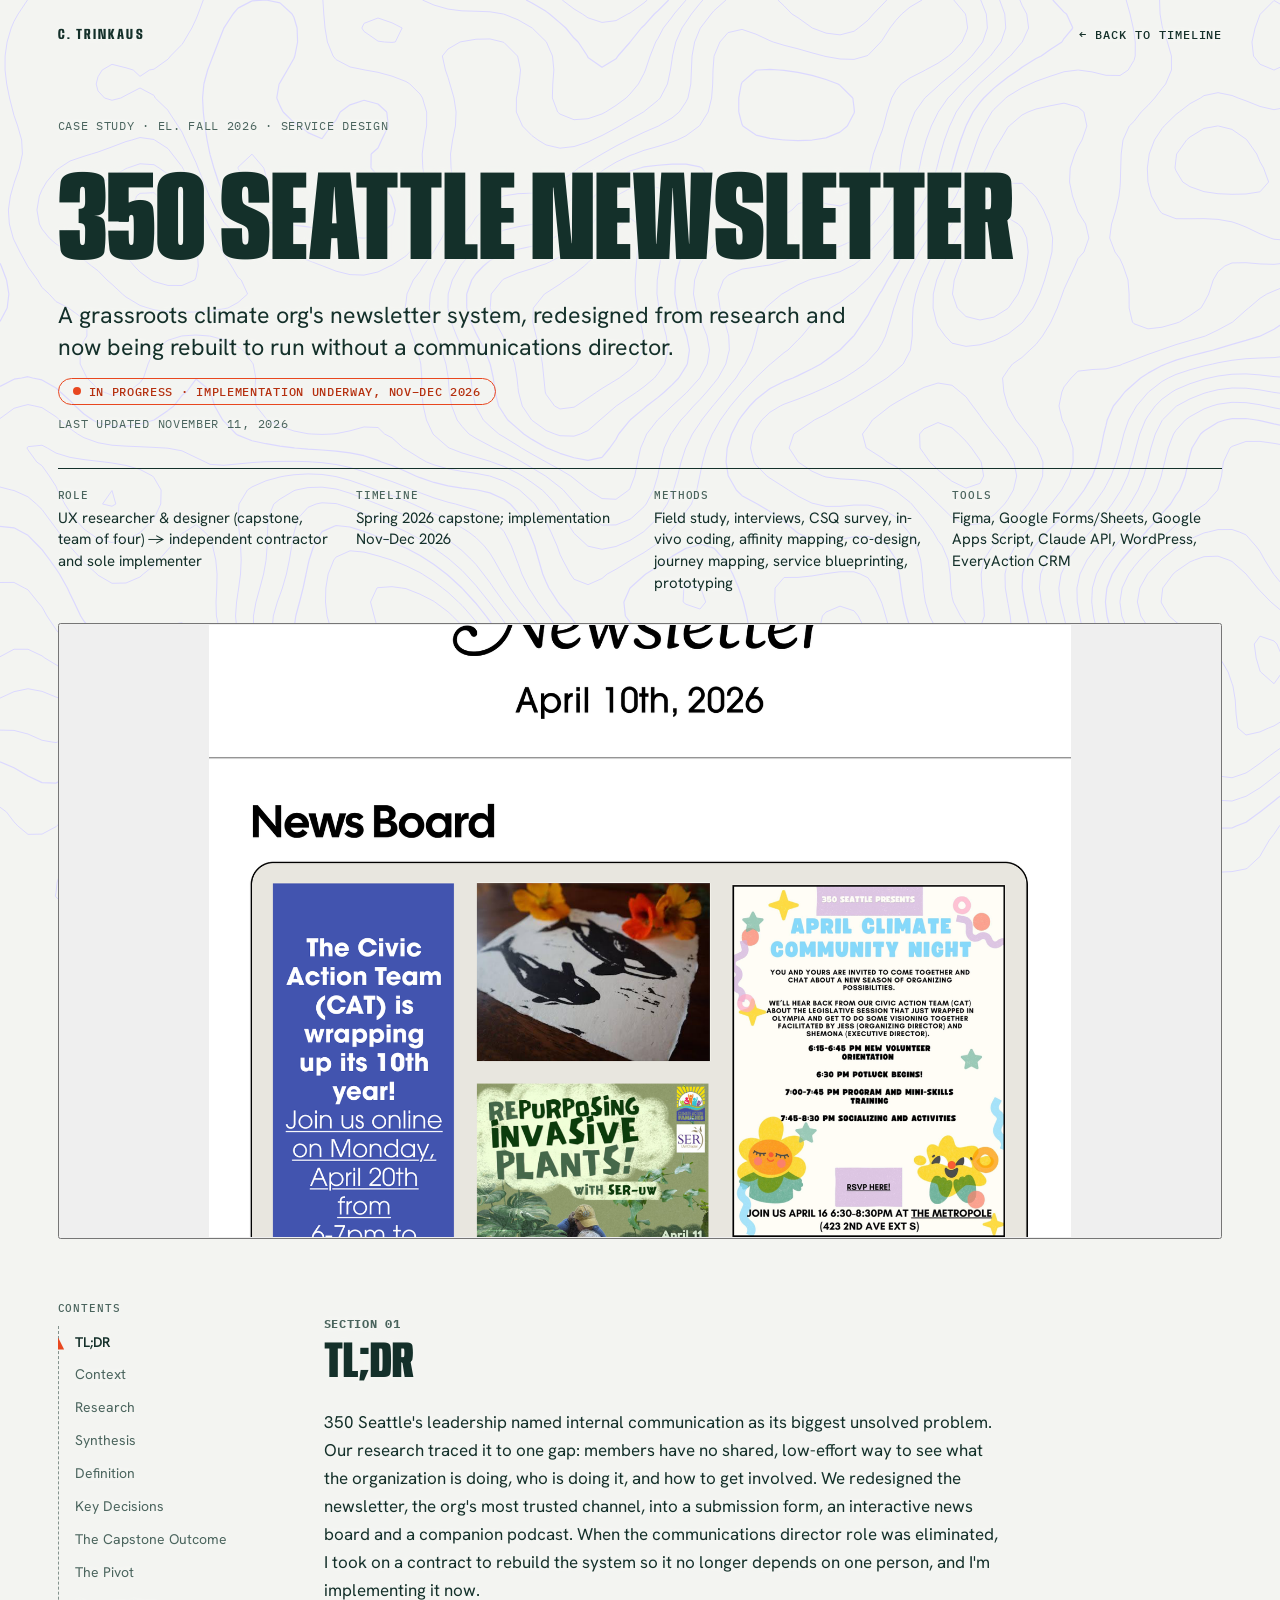
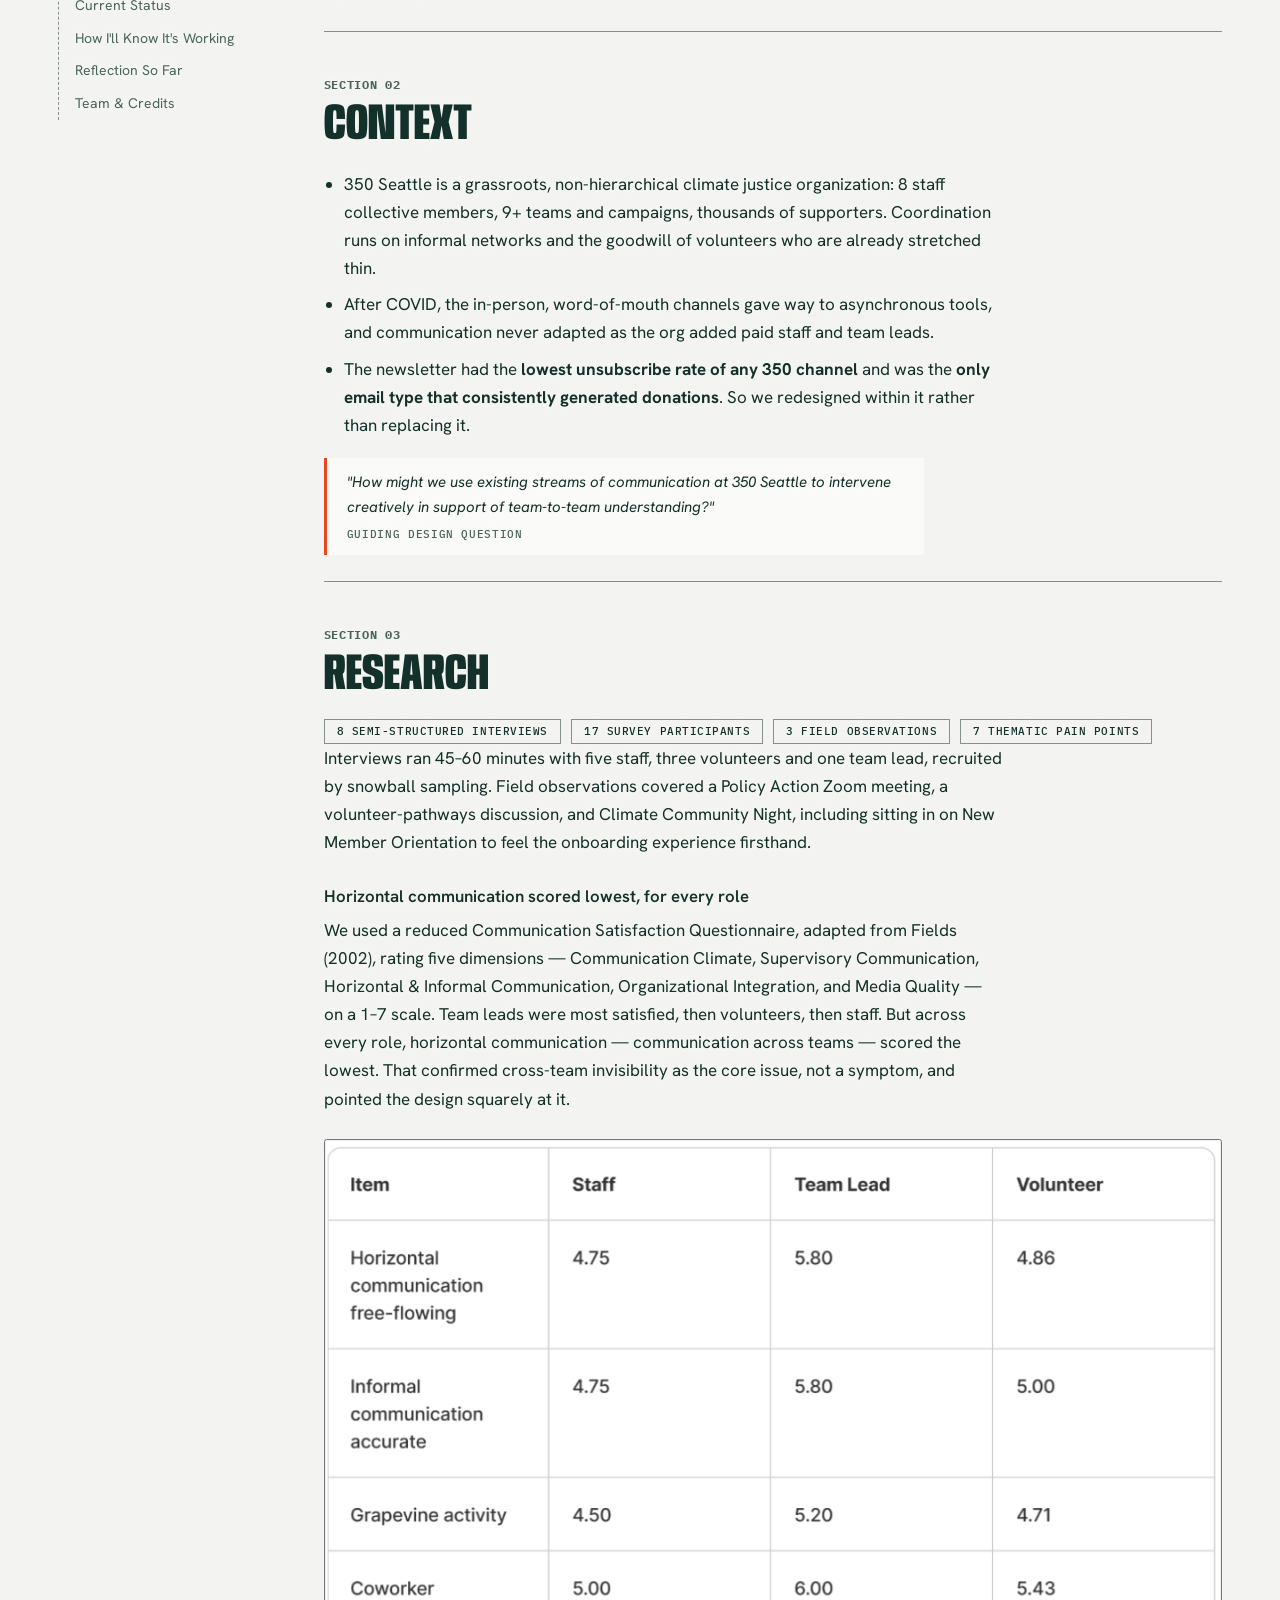
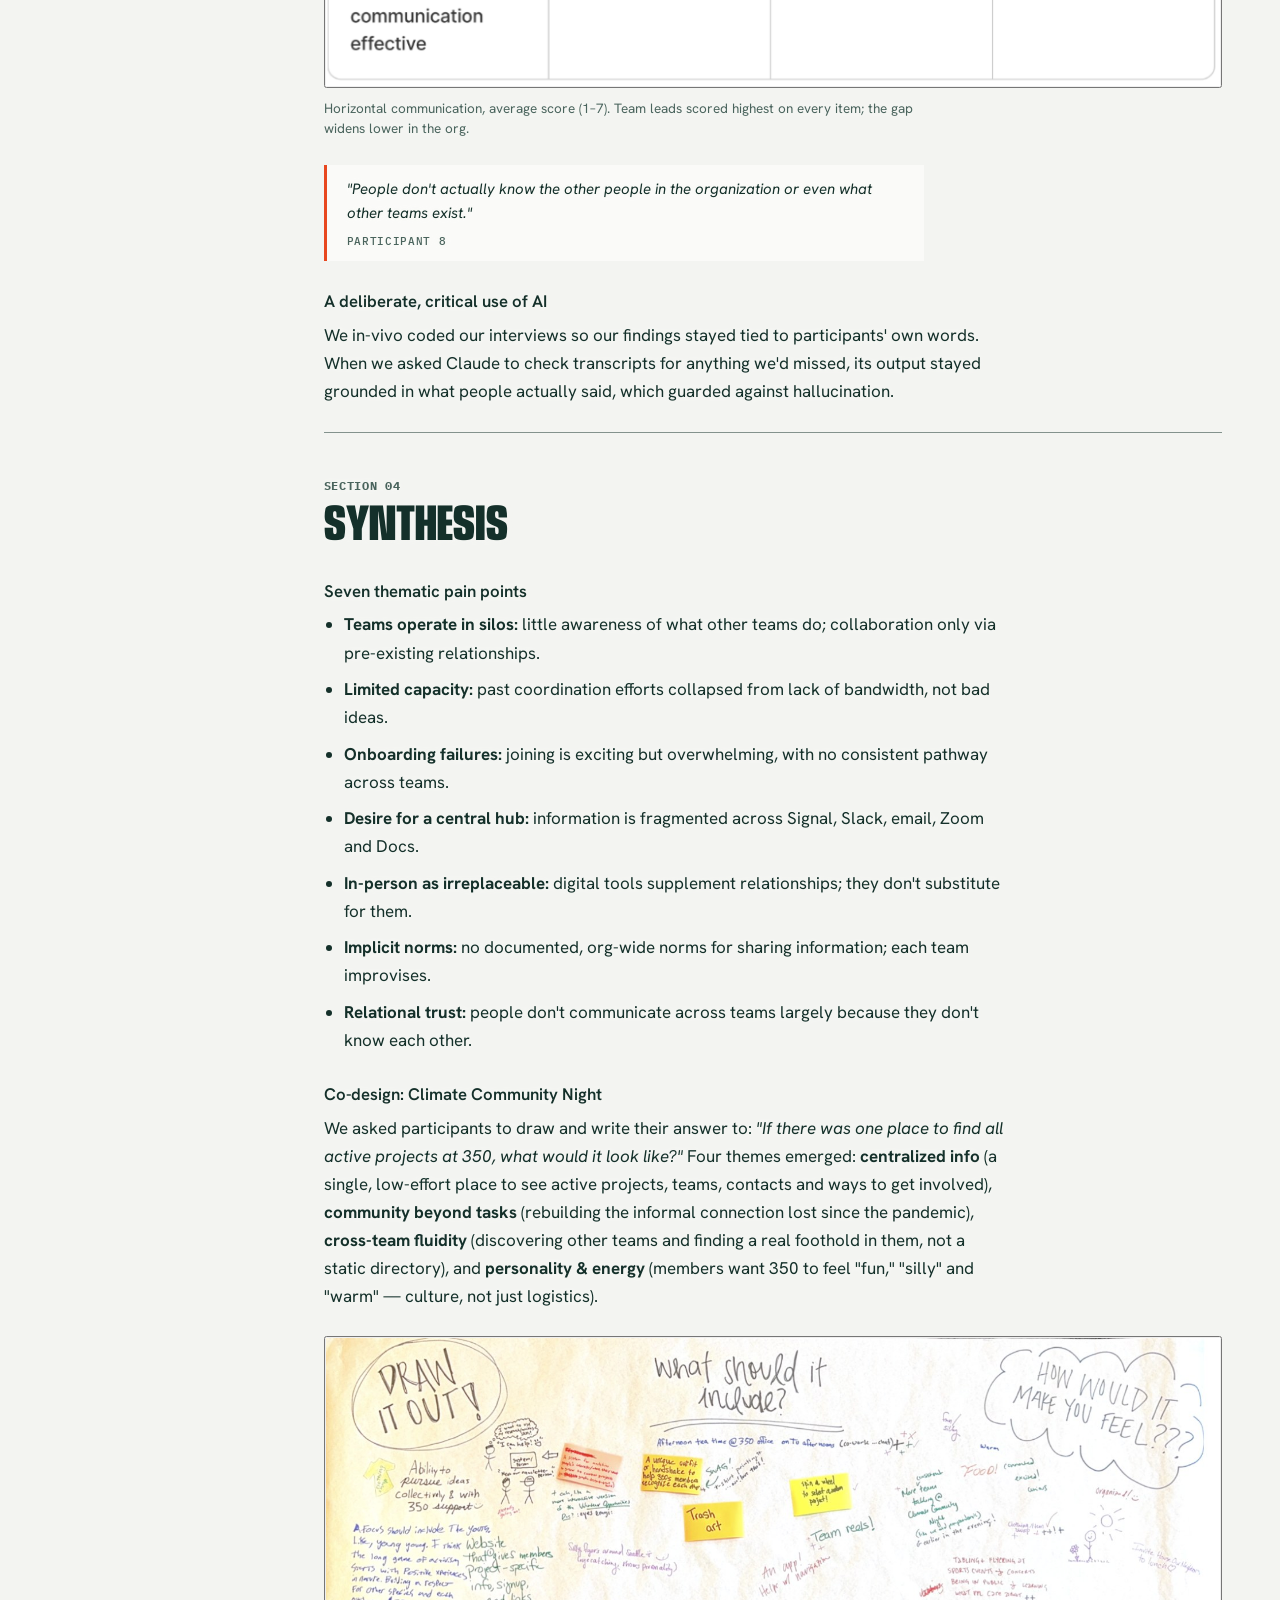
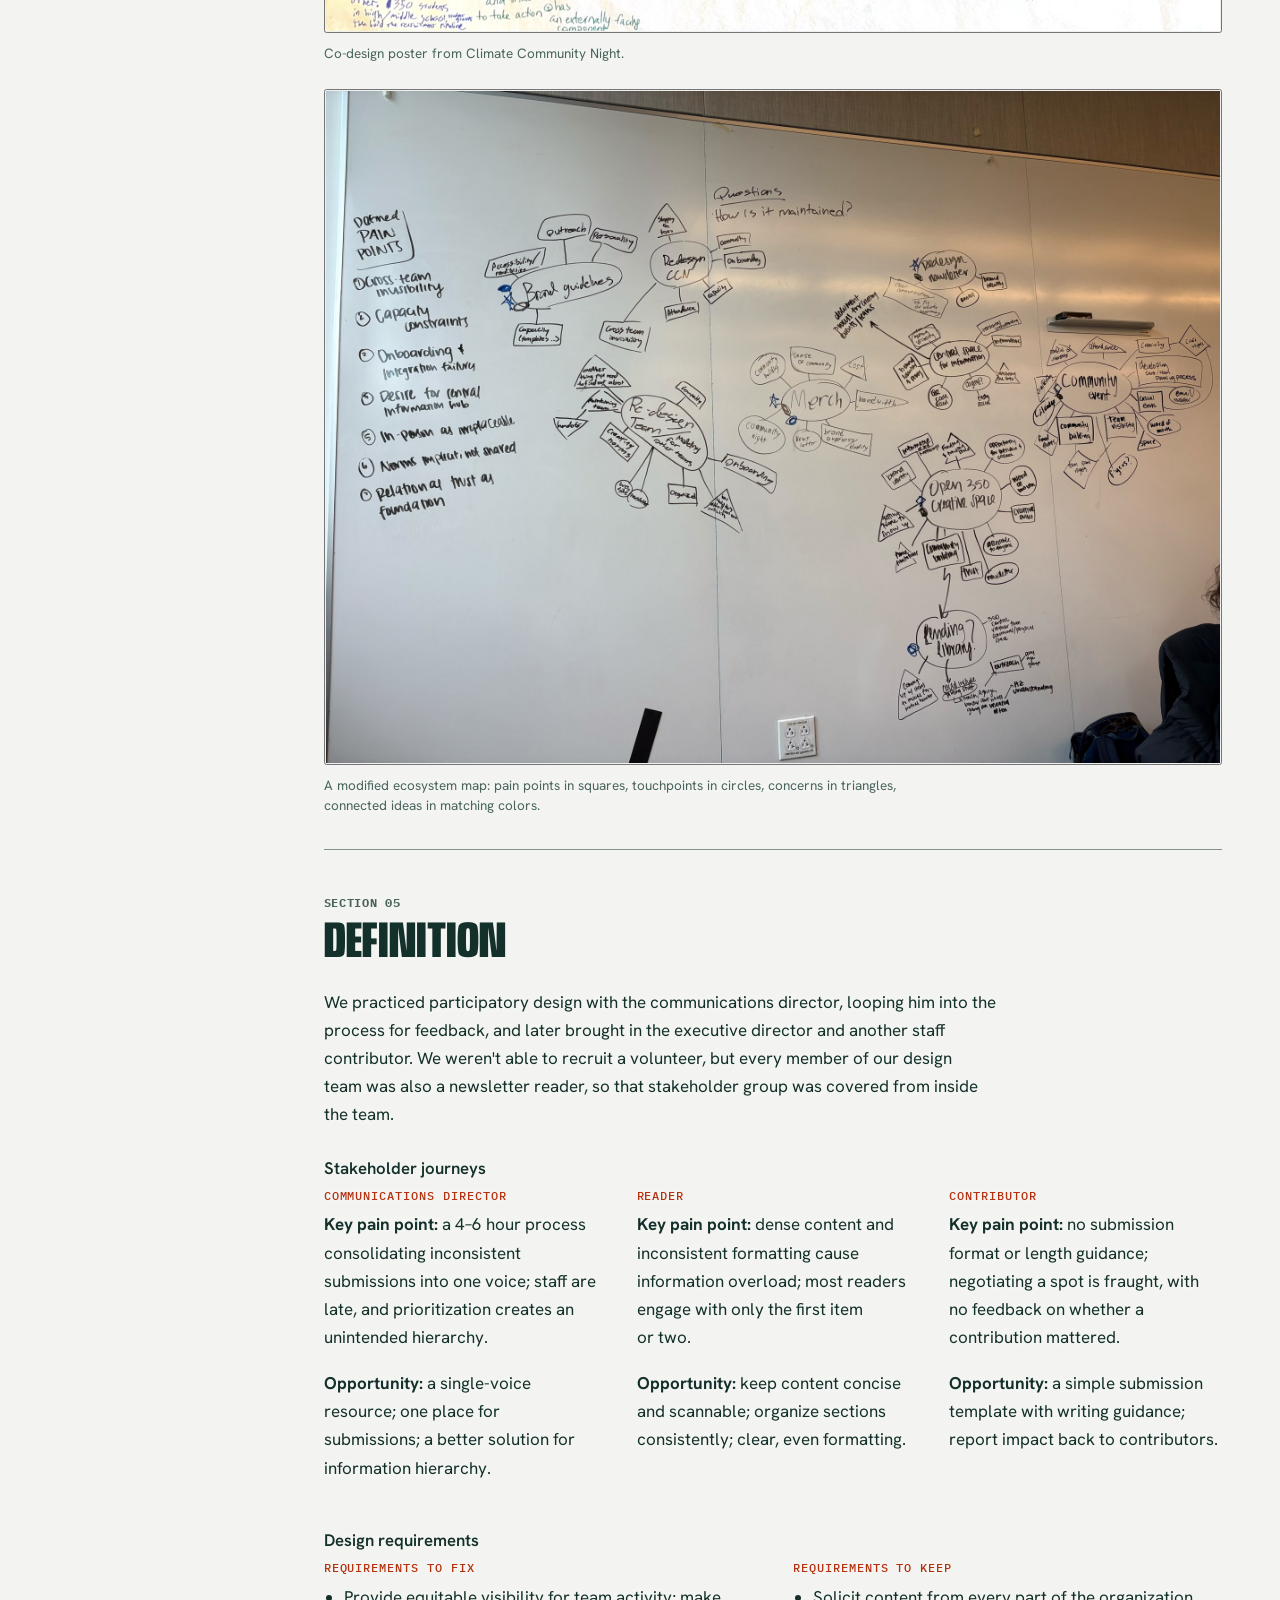
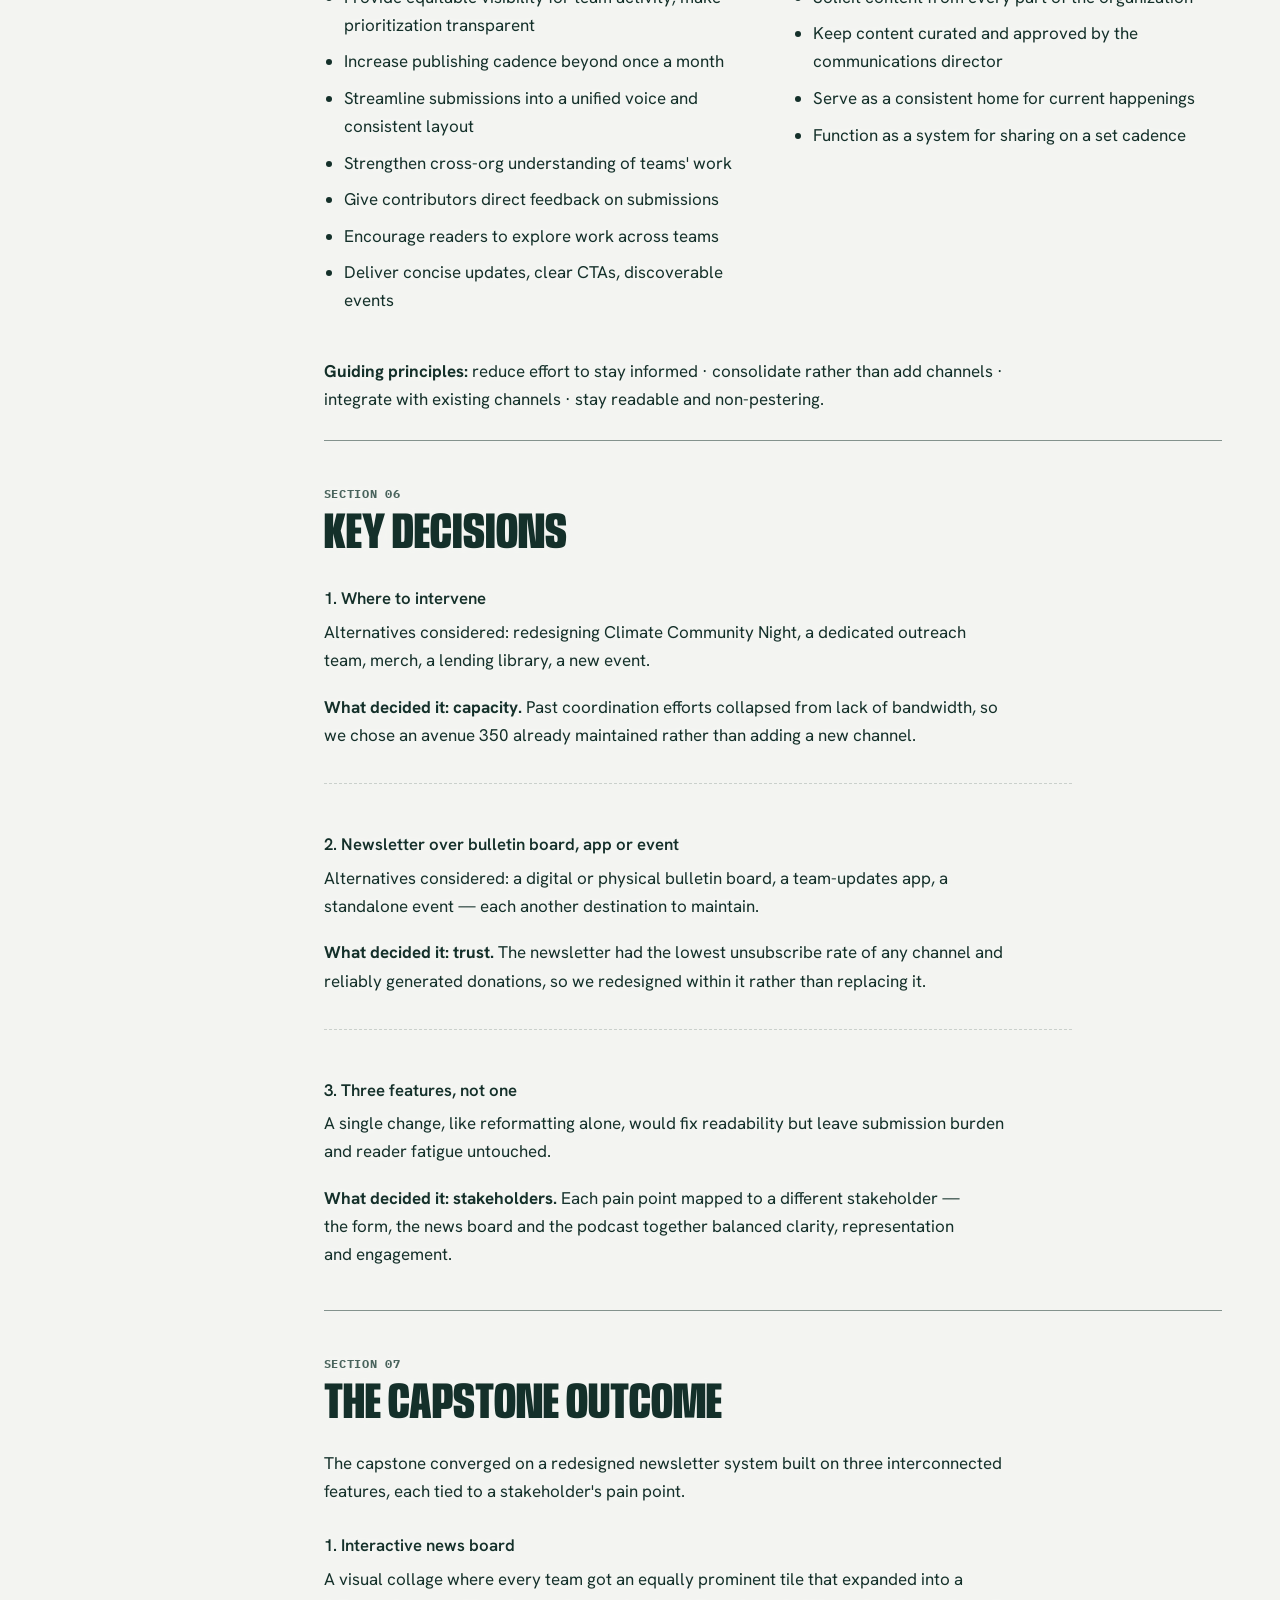
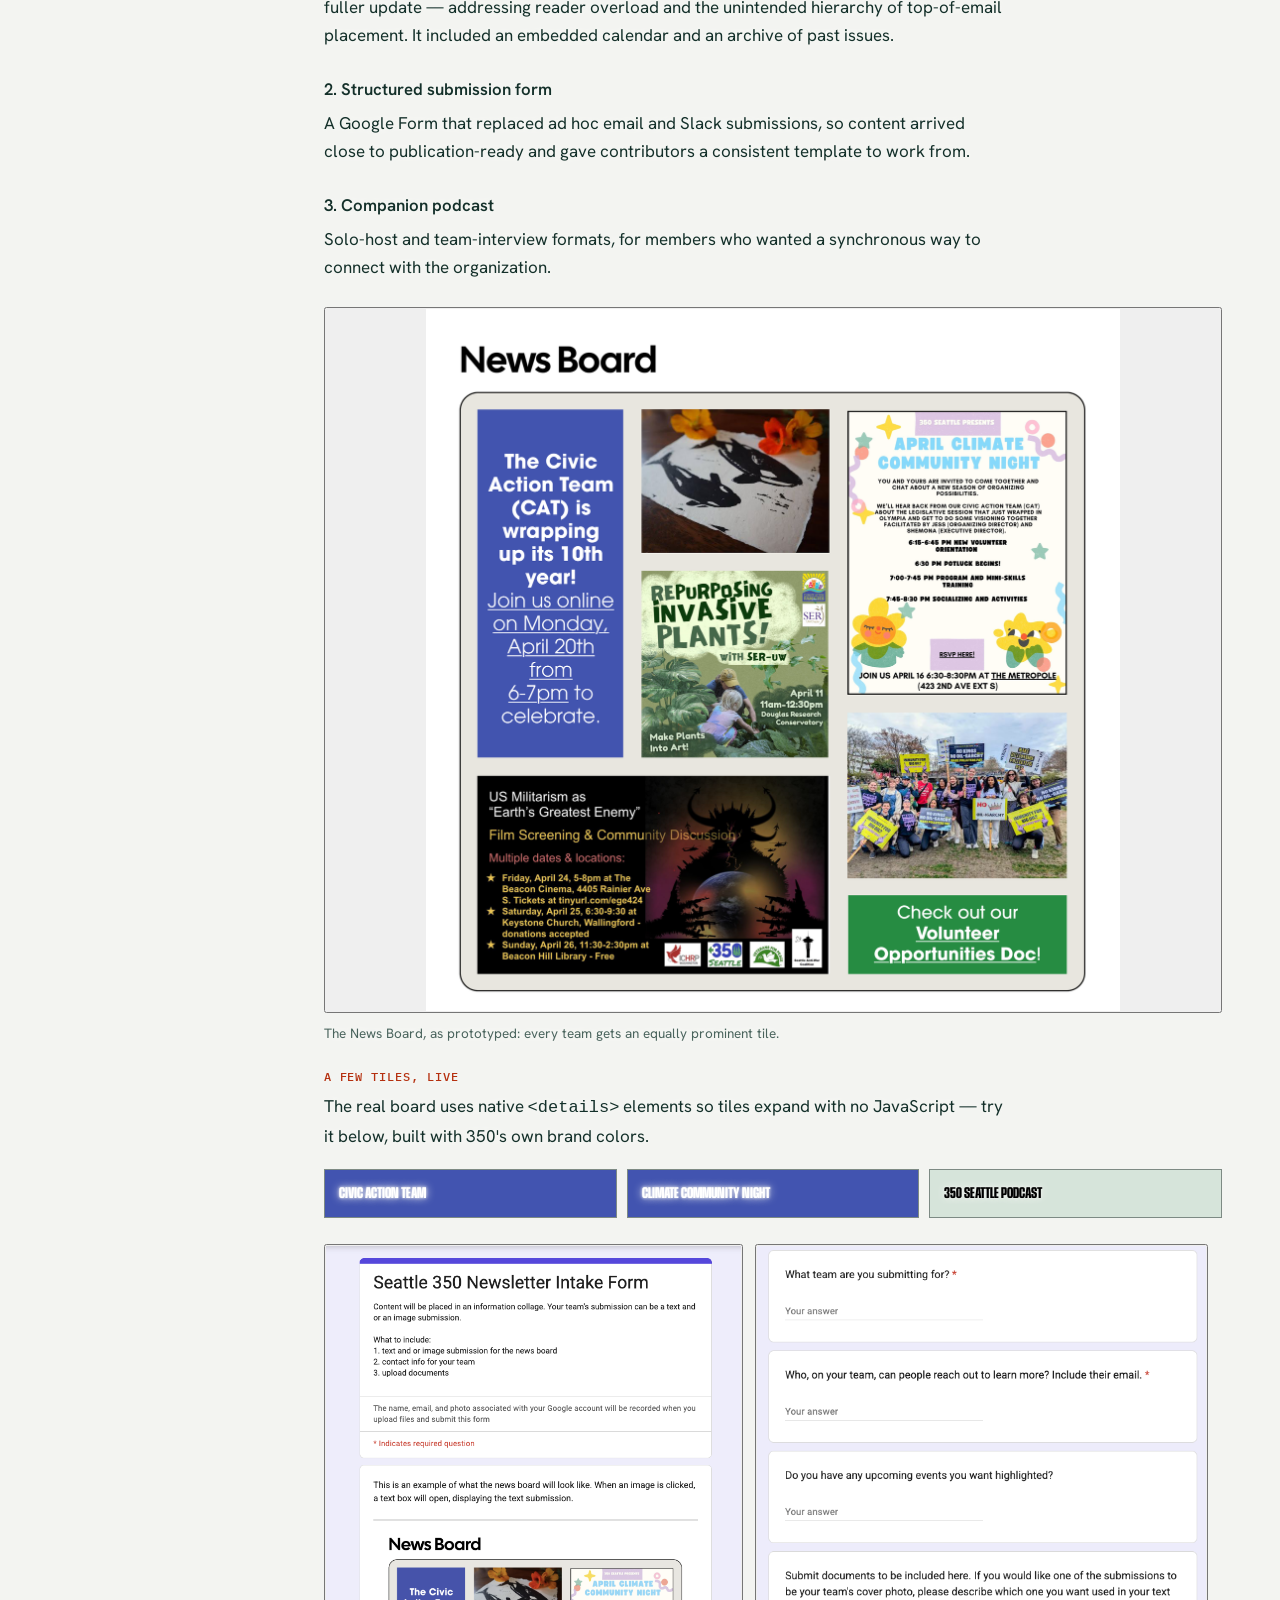
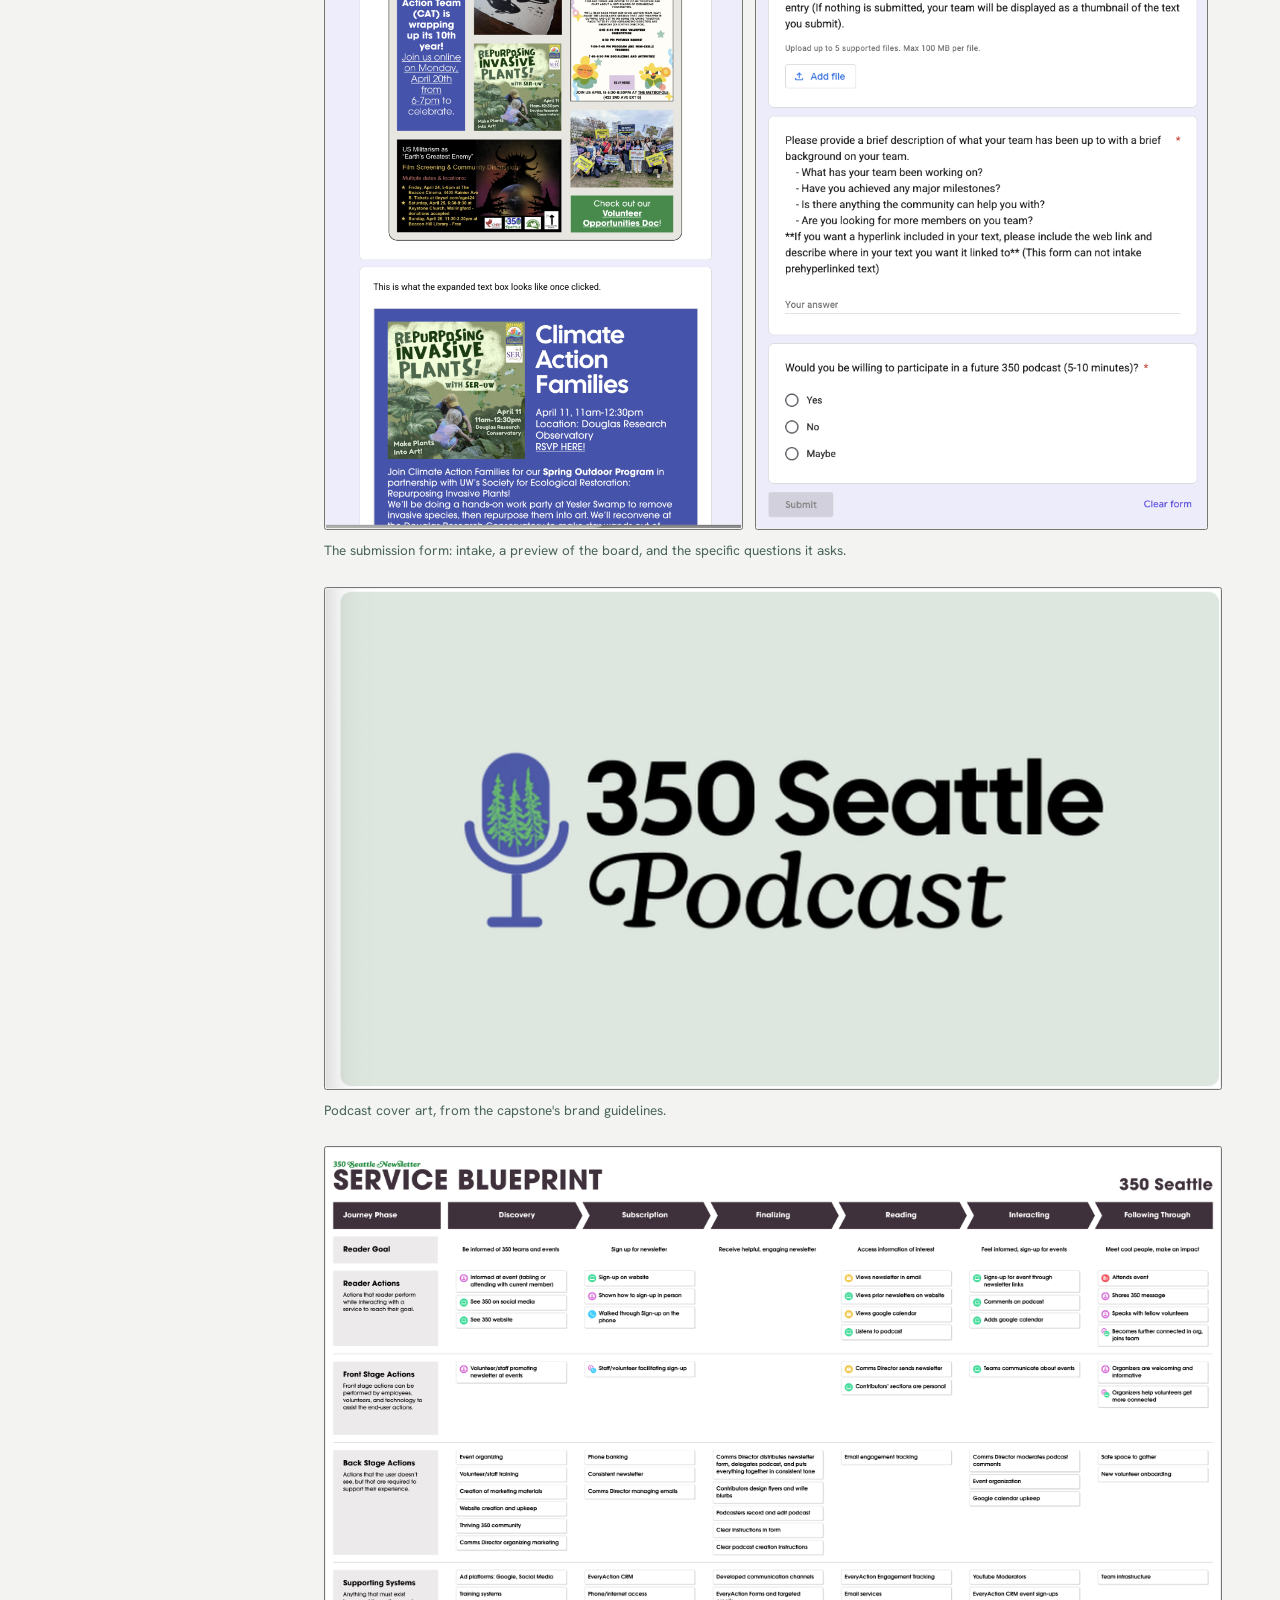
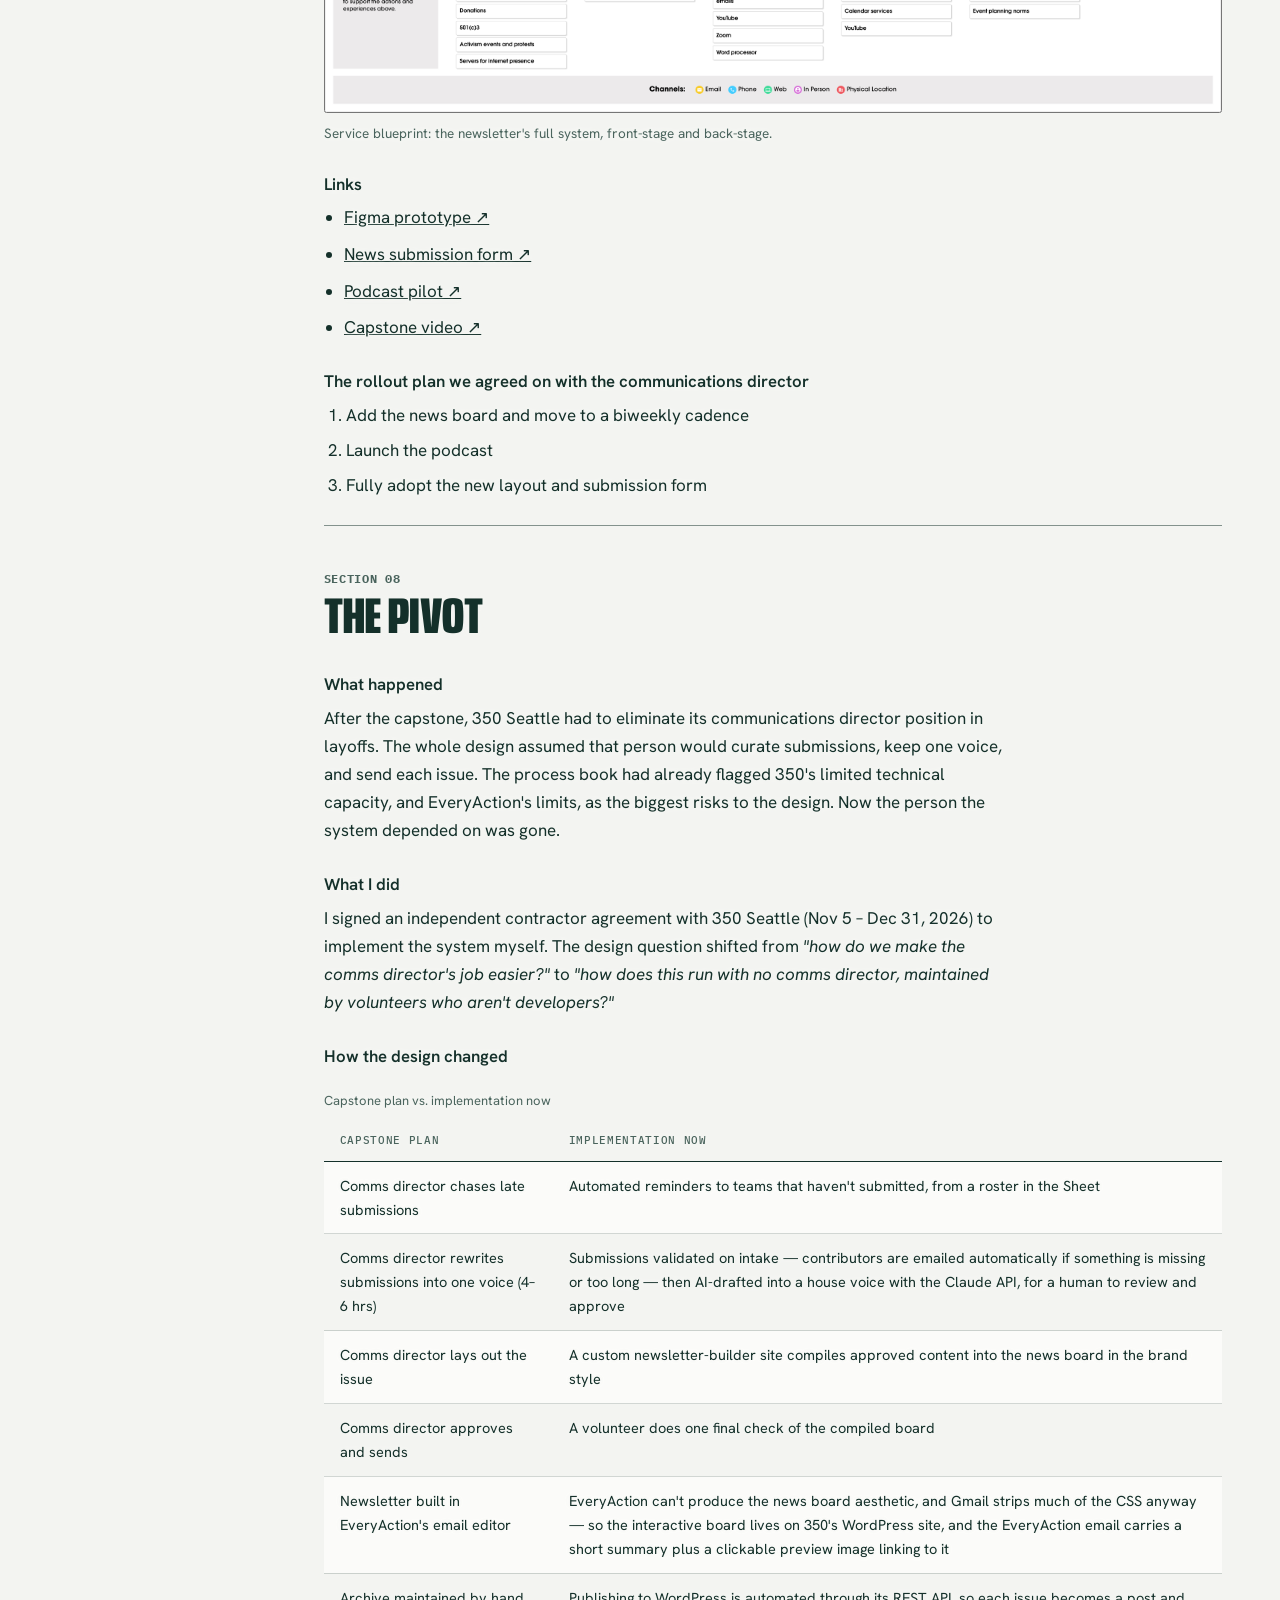
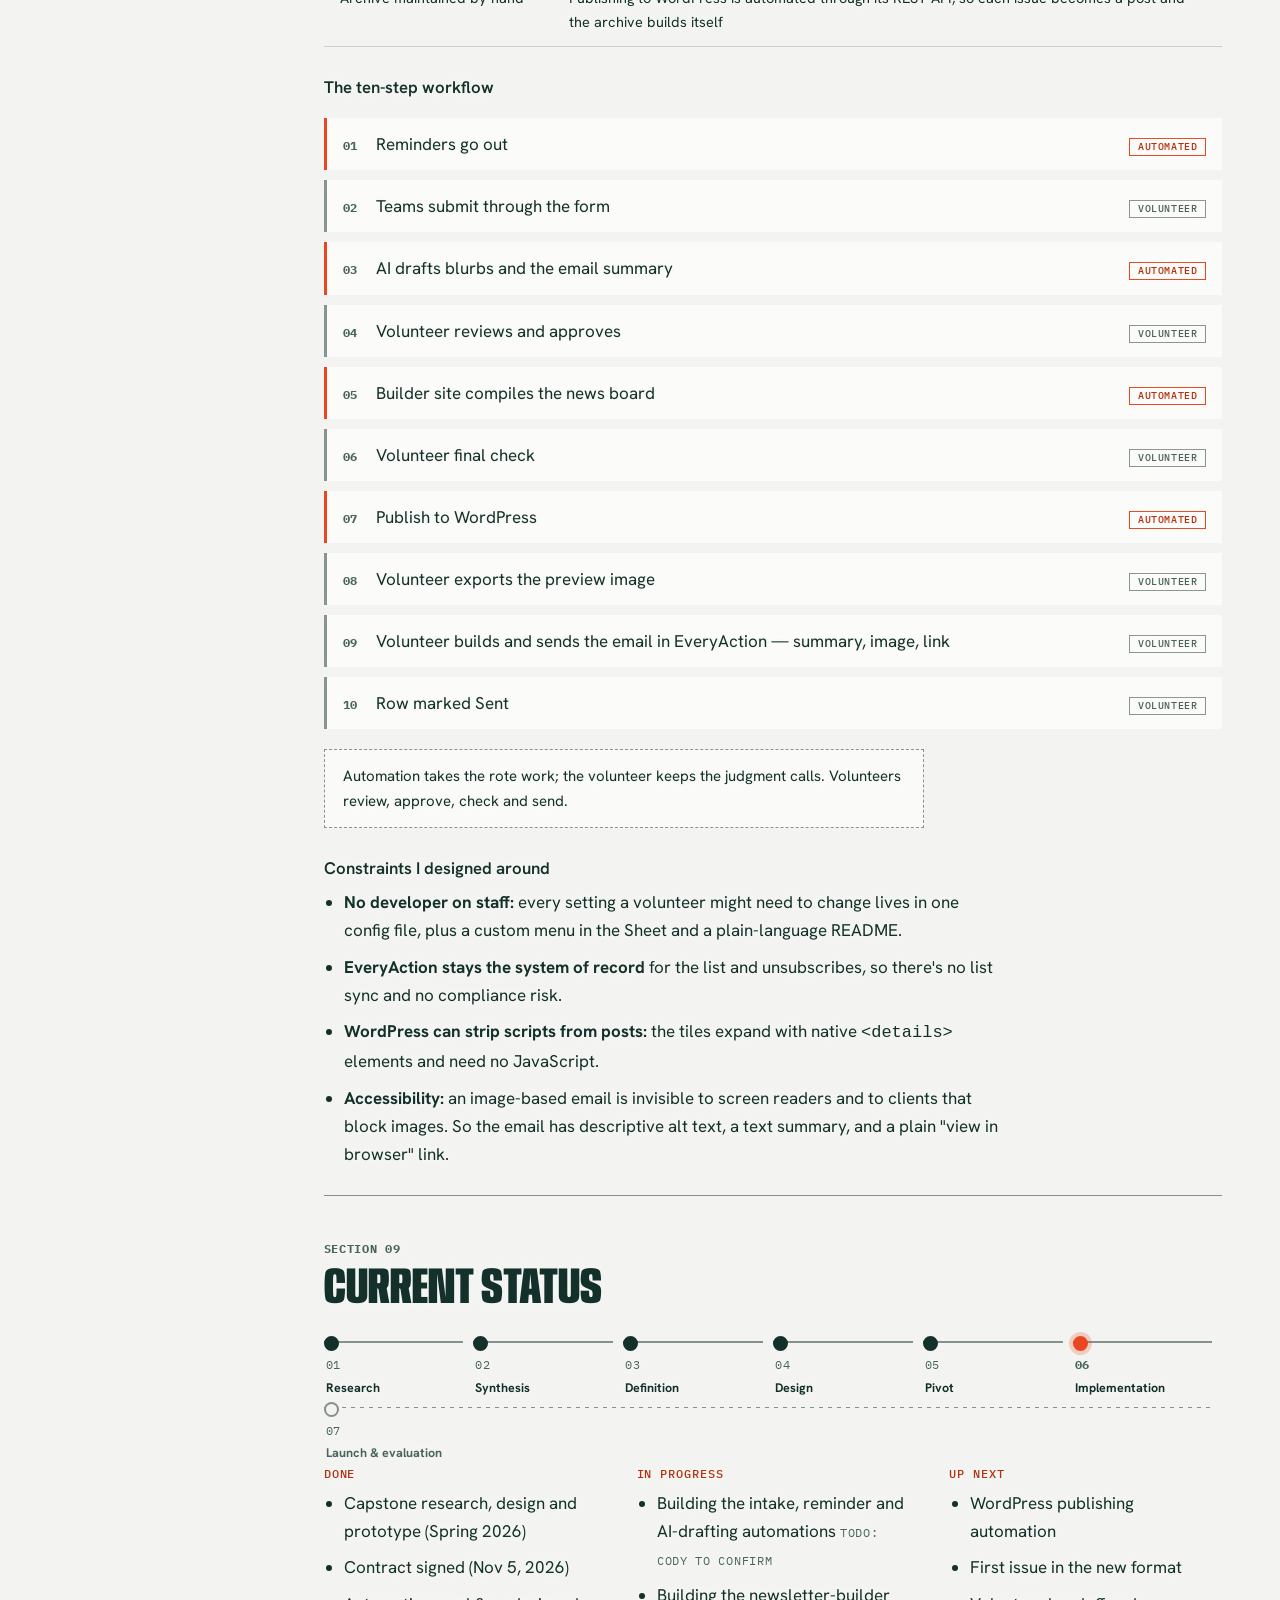
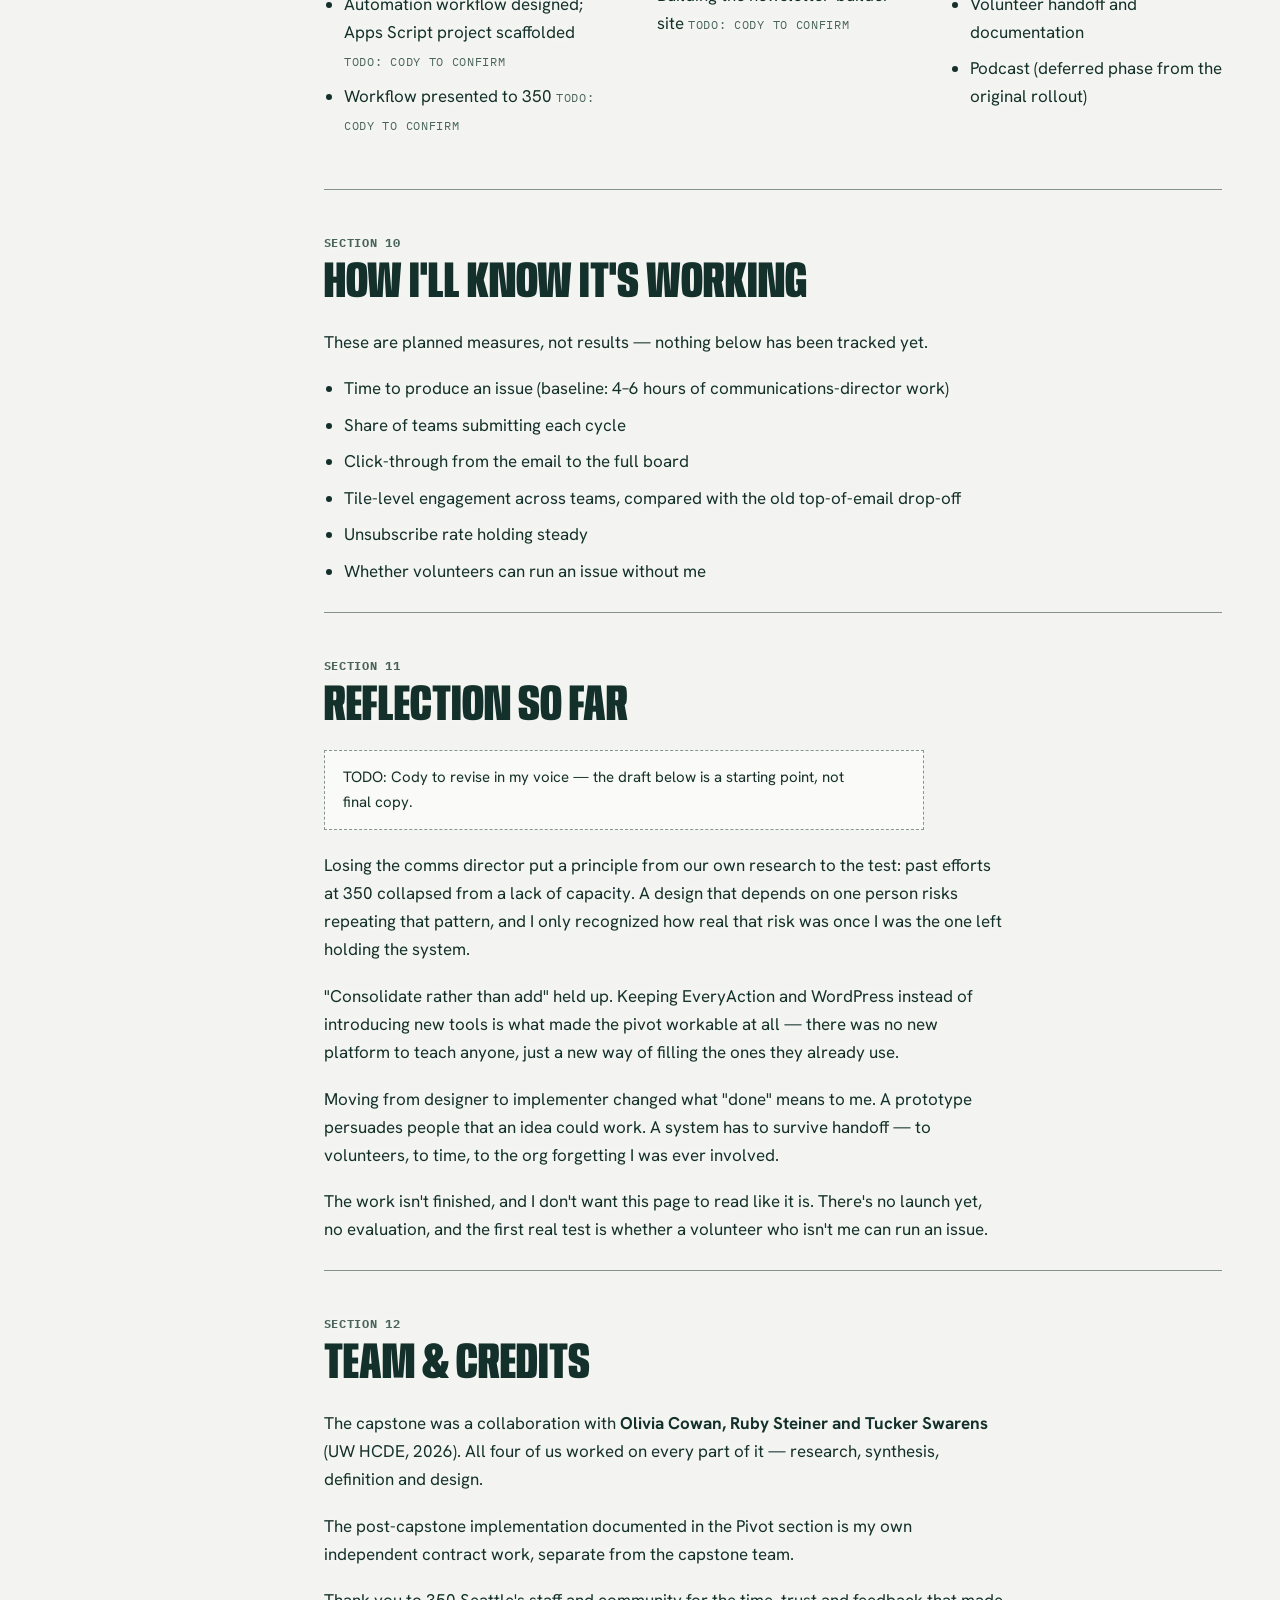
==== 350-seattle-newsletter.html @ 5eca009d "Add 350 Seattle Newsletter case study, marked in progress Documents the capstone research and design" ====
<!doctype html>
<html lang="en">
<head>
<meta charset="utf-8">
<meta name="viewport" content="width=device-width,initial-scale=1,viewport-fit=cover">
<title>350 Seattle Newsletter · Cody Trinkaus</title>
<meta name="description" content="Case study: a grassroots climate org's newsletter system, redesigned from research as a UW capstone and now being rebuilt, as an independent contractor, to run without a communications director. In progress.">
<link rel="preconnect" href="https://fonts.googleapis.com">
<link rel="preconnect" href="https://fonts.gstatic.com" crossorigin>
<link rel="stylesheet" href="https://fonts.googleapis.com/css2?family=Anybody:wdth,wght@50..150,300..900&family=Hanken+Grotesk:wght@400;500;600&family=IBM+Plex+Mono:wght@400;500&display=swap">
<link rel="stylesheet" href="case.css">
</head>
<body>
<canvas id="terrain" aria-hidden="true"></canvas>
<canvas id="tracks" aria-hidden="true"></canvas>
<header class="bar g"><a class="brand" href="index.html">C. Trinkaus</a><a href="index.html#work">← Back to timeline</a></header>
<main>
<section class="hero g">
  <p class="mono" style="margin:0">Case study · El. Fall 2026 · Service Design</p>
  <h1>350 Seattle Newsletter</h1>
  <p class="sub">A grassroots climate org's newsletter system, redesigned from research and now being rebuilt to run without a communications director.</p>
  <p class="status-badge"><i aria-hidden="true"></i>In progress · implementation underway, Nov–Dec 2026</p>
  <p class="mono" style="margin:10px 0 0">Last updated November 11, 2026</p>
  <dl class="facts">
    <div><dt>Role</dt><dd>UX researcher &amp; designer (capstone, team of four) → independent contractor and sole implementer</dd></div>
    <div><dt>Timeline</dt><dd>Spring 2026 capstone; implementation Nov–Dec 2026</dd></div>
    <div><dt>Methods</dt><dd>Field study, interviews, CSQ survey, in-vivo coding, affinity mapping, co-design, journey mapping, service blueprinting, prototyping</dd></div>
    <div><dt>Tools</dt><dd>Figma, Google Forms/Sheets, Google Apps Script, Claude API, WordPress, EveryAction CRM</dd></div>
  </dl>
  <button type="button" class="frame cover" aria-label="Enlarge image" style="margin-top:28px"><img src="assets/350newsletter/hero-newsletter.png" width="1600" height="1137" alt="The 350 Seattle Newsletter prototype: masthead and the start of the interactive News Board tile grid"></button>
</section>
<div class="layout g">
  <nav class="toc" aria-label="Contents"><h2>Contents</h2><ol>
    <li><a href="#tldr">TL;DR</a></li>
    <li><a href="#context">Context</a></li>
    <li><a href="#research">Research</a></li>
    <li><a href="#synthesis">Synthesis</a></li>
    <li><a href="#definition">Definition</a></li>
    <li><a href="#design">Key Decisions</a></li>
    <li><a href="#outcome">The Capstone Outcome</a></li>
    <li><a href="#pivot">The Pivot</a></li>
    <li><a href="#status">Current Status</a></li>
    <li><a href="#measures">How I'll Know It's Working</a></li>
    <li><a href="#reflection">Reflection So Far</a></li>
    <li><a href="#credits">Team &amp; Credits</a></li>
  </ol></nav>
  <article>

<section id="tldr"><h2><span class="n mono">Section 01</span>TL;DR</h2>
<p>350 Seattle's leadership named internal communication as its biggest unsolved problem. Our research traced it to one gap: members have no shared, low-effort way to see what the organization is doing, who is doing it, and how to get involved. We redesigned the newsletter, the org's most trusted channel, into a submission form, an interactive news board and a companion podcast. When the communications director role was eliminated, I took on a contract to rebuild the system so it no longer depends on one person, and I'm implementing it now.</p>
</section>

<section id="context"><h2><span class="n mono">Section 02</span>Context</h2>
<ul class="list">
<li>350 Seattle is a grassroots, non-hierarchical climate justice organization: 8 staff collective members, 9+ teams and campaigns, thousands of supporters. Coordination runs on informal networks and the goodwill of volunteers who are already stretched thin.</li>
<li>After COVID, the in-person, word-of-mouth channels gave way to asynchronous tools, and communication never adapted as the org added paid staff and team leads.</li>
<li>The newsletter had the <b>lowest unsubscribe rate of any 350 channel</b> and was the <b>only email type that consistently generated donations</b>. So we redesigned within it rather than replacing it.</li>
</ul>
<blockquote>"How might we use existing streams of communication at 350 Seattle to intervene creatively in support of team-to-team understanding?"<cite>Guiding design question</cite></blockquote>
</section>

<section id="research"><h2><span class="n mono">Section 03</span>Research</h2>
<div class="stats"><span>8 semi-structured interviews</span><span>17 survey participants</span><span>3 field observations</span><span>7 thematic pain points</span></div>
<p>Interviews ran 45–60 minutes with five staff, three volunteers and one team lead, recruited by snowball sampling. Field observations covered a Policy Action Zoom meeting, a volunteer-pathways discussion, and Climate Community Night, including sitting in on New Member Orientation to feel the onboarding experience firsthand.</p>
<h4>Horizontal communication scored lowest, for every role</h4>
<p>We used a reduced Communication Satisfaction Questionnaire, adapted from Fields (2002), rating five dimensions — Communication Climate, Supervisory Communication, Horizontal &amp; Informal Communication, Organizational Integration, and Media Quality — on a 1–7 scale. Team leads were most satisfied, then volunteers, then staff. But across every role, horizontal communication — communication across teams — scored the lowest. That confirmed cross-team invisibility as the core issue, not a symptom, and pointed the design squarely at it.</p>
<figure><button type="button" class="frame" aria-label="Enlarge image"><img src="assets/350newsletter/survey-table.png" width="1004" height="612" alt="Table of Communication Satisfaction Questionnaire scores for four horizontal-communication items — horizontal communication free-flowing, informal communication accurate, grapevine activity, and coworker communication effective — broken out by staff, team lead and volunteer roles. Staff and volunteers scored consistently lower than team leads on every item." loading="lazy"></button>
<figcaption>Horizontal communication, average score (1–7). Team leads scored highest on every item; the gap widens lower in the org.</figcaption></figure>
<blockquote>"People don't actually know the other people in the organization or even what other teams exist."<cite>Participant 8</cite></blockquote>
<h4>A deliberate, critical use of AI</h4>
<p>We in-vivo coded our interviews so our findings stayed tied to participants' own words. When we asked Claude to check transcripts for anything we'd missed, its output stayed grounded in what people actually said, which guarded against hallucination.</p>
</section>

<section id="synthesis"><h2><span class="n mono">Section 04</span>Synthesis</h2>
<h4>Seven thematic pain points</h4>
<ul class="list">
<li><b>Teams operate in silos:</b> little awareness of what other teams do; collaboration only via pre-existing relationships.</li>
<li><b>Limited capacity:</b> past coordination efforts collapsed from lack of bandwidth, not bad ideas.</li>
<li><b>Onboarding failures:</b> joining is exciting but overwhelming, with no consistent pathway across teams.</li>
<li><b>Desire for a central hub:</b> information is fragmented across Signal, Slack, email, Zoom and Docs.</li>
<li><b>In-person as irreplaceable:</b> digital tools supplement relationships; they don't substitute for them.</li>
<li><b>Implicit norms:</b> no documented, org-wide norms for sharing information; each team improvises.</li>
<li><b>Relational trust:</b> people don't communicate across teams largely because they don't know each other.</li>
</ul>
<h4>Co-design: Climate Community Night</h4>
<p>We asked participants to draw and write their answer to: <i>"If there was one place to find all active projects at 350, what would it look like?"</i> Four themes emerged: <b>centralized info</b> (a single, low-effort place to see active projects, teams, contacts and ways to get involved), <b>community beyond tasks</b> (rebuilding the informal connection lost since the pandemic), <b>cross-team fluidity</b> (discovering other teams and finding a real foothold in them, not a static directory), and <b>personality &amp; energy</b> (members want 350 to feel "fun," "silly" and "warm" — culture, not just logistics).</p>
<figure><button type="button" class="frame" aria-label="Enlarge image"><img src="assets/350newsletter/codesign-poster.jpg" width="1558" height="510" alt="Large paper poster from the co-design exercise at Climate Community Night, covered in handwritten and sticky-note responses to prompts like 'what should it include' and 'how would it make you feel,' including ideas like trash art, team reels, and spinning a wheel to select a random project." loading="lazy"></button>
<figcaption>Co-design poster from Climate Community Night.</figcaption></figure>
<figure><button type="button" class="frame" aria-label="Enlarge image"><img src="assets/350newsletter/ecosystem-map.jpg" width="2000" height="1500" alt="Whiteboard photo of the team's ecosystem map from ideation, with defined pain points listed at left and branching diagrams for ideas like Redesign Newsletter, Merch, Open 350 Creative Space and Community Event, using squares for pain points, circles for touchpoints and triangles for concerns." loading="lazy"></button>
<figcaption>A modified ecosystem map: pain points in squares, touchpoints in circles, concerns in triangles, connected ideas in matching colors.</figcaption></figure>
</section>

<section id="definition"><h2><span class="n mono">Section 05</span>Definition</h2>
<p>We practiced participatory design with the communications director, looping him into the process for feedback, and later brought in the executive director and another staff contributor. We weren't able to recruit a volunteer, but every member of our design team was also a newsletter reader, so that stakeholder group was covered from inside the team.</p>
<h4>Stakeholder journeys</h4>
<div class="cols2">
<div><h5>Communications director</h5><p><b>Key pain point:</b> a 4–6 hour process consolidating inconsistent submissions into one voice; staff are late, and prioritization creates an unintended hierarchy.</p><p><b>Opportunity:</b> a single-voice resource; one place for submissions; a better solution for information hierarchy.</p></div>
<div><h5>Reader</h5><p><b>Key pain point:</b> dense content and inconsistent formatting cause information overload; most readers engage with only the first item or two.</p><p><b>Opportunity:</b> keep content concise and scannable; organize sections consistently; clear, even formatting.</p></div>
<div><h5>Contributor</h5><p><b>Key pain point:</b> no submission format or length guidance; negotiating a spot is fraught, with no feedback on whether a contribution mattered.</p><p><b>Opportunity:</b> a simple submission template with writing guidance; report impact back to contributors.</p></div>
</div>
<h4>Design requirements</h4>
<div class="cols2">
<div><h5>Requirements to fix</h5><ul class="list">
<li>Provide equitable visibility for team activity; make prioritization transparent</li>
<li>Increase publishing cadence beyond once a month</li>
<li>Streamline submissions into a unified voice and consistent layout</li>
<li>Strengthen cross-org understanding of teams' work</li>
<li>Give contributors direct feedback on submissions</li>
<li>Encourage readers to explore work across teams</li>
<li>Deliver concise updates, clear CTAs, discoverable events</li>
</ul></div>
<div><h5>Requirements to keep</h5><ul class="list">
<li>Solicit content from every part of the organization</li>
<li>Keep content curated and approved by the communications director</li>
<li>Serve as a consistent home for current happenings</li>
<li>Function as a system for sharing on a set cadence</li>
</ul></div>
</div>
<p><b>Guiding principles:</b> reduce effort to stay informed · consolidate rather than add channels · integrate with existing channels · stay readable and non-pestering.</p>
</section>

<section id="design"><h2><span class="n mono">Section 06</span>Key Decisions</h2>
<div class="req"><h4>1. Where to intervene</h4><p>Alternatives considered: redesigning Climate Community Night, a dedicated outreach team, merch, a lending library, a new event.</p><p><b>What decided it: capacity.</b> Past coordination efforts collapsed from lack of bandwidth, so we chose an avenue 350 already maintained rather than adding a new channel.</p></div>
<div class="req"><h4>2. Newsletter over bulletin board, app or event</h4><p>Alternatives considered: a digital or physical bulletin board, a team-updates app, a standalone event — each another destination to maintain.</p><p><b>What decided it: trust.</b> The newsletter had the lowest unsubscribe rate of any channel and reliably generated donations, so we redesigned within it rather than replacing it.</p></div>
<div class="req"><h4>3. Three features, not one</h4><p>A single change, like reformatting alone, would fix readability but leave submission burden and reader fatigue untouched.</p><p><b>What decided it: stakeholders.</b> Each pain point mapped to a different stakeholder — the form, the news board and the podcast together balanced clarity, representation and engagement.</p></div>
</section>

<section id="outcome"><h2><span class="n mono">Section 07</span>The Capstone Outcome</h2>
<p>The capstone converged on a redesigned newsletter system built on three interconnected features, each tied to a stakeholder's pain point.</p>
<h4>1. Interactive news board</h4>
<p>A visual collage where every team got an equally prominent tile that expanded into a fuller update — addressing reader overload and the unintended hierarchy of top-of-email placement. It included an embedded calendar and an archive of past issues.</p>
<h4>2. Structured submission form</h4>
<p>A Google Form that replaced ad hoc email and Slack submissions, so content arrived close to publication-ready and gave contributors a consistent template to work from.</p>
<h4>3. Companion podcast</h4>
<p>Solo-host and team-interview formats, for members who wanted a synchronous way to connect with the organization.</p>
<figure><button type="button" class="frame" aria-label="Enlarge image"><img src="assets/350newsletter/news-board-mobile.png" width="1400" height="1415" alt="Mobile prototype of the News Board: a grid of tiles for different 350 teams and events, each a different color and shape, representing the interactive collage layout." loading="lazy"></button>
<figcaption>The News Board, as prototyped: every team gets an equally prominent tile.</figcaption></figure>
<h5>A few tiles, live</h5>
<p>The real board uses native <code>&lt;details&gt;</code> elements so tiles expand with no JavaScript — try it below, built with 350's own brand colors.</p>
<div class="board-mini">
<details><summary>Civic Action Team</summary><div class="body">The Civic Action Team (CAT) is wrapping up its 10th year! Join online on Monday, April 20th from 6–7pm to celebrate.</div></details>
<details><summary>Climate Community Night</summary><div class="body">You and yours are invited to come together and chat about a new season of organizing possibilities — new volunteer orientation, a potluck, and mini-skills training.</div></details>
<details class="podcast"><summary>350 Seattle Podcast</summary><div class="body">Solo-host and team-interview formats for members who want a synchronous way to connect with the organization. <a href="https://www.youtube.com/watch?v=pddN1cyJSMY" target="_blank" rel="noopener">Listen to the pilot ↗</a></div></details>
</div>
<figure><div class="gallery">
<button type="button" class="frame" style="--ar:0.471" aria-label="Enlarge image"><img src="assets/350newsletter/submission-form-preview.png" width="754" height="1600" alt="Screens of the Google Form submission flow: intake instructions, a preview of the News Board layout, and an example of one tile expanded into its full text." loading="lazy"></button>
<button type="button" class="frame" style="--ar:0.508" aria-label="Enlarge image"><img src="assets/350newsletter/submission-form-questions.png" width="670" height="1318" alt="The structured submission form's specific questions: team name, point of contact, upcoming events, a file upload, and a description prompt with guiding sub-questions." loading="lazy"></button>
</div><figcaption>The submission form: intake, a preview of the board, and the specific questions it asks.</figcaption></figure>
<figure><button type="button" class="frame" aria-label="Enlarge image"><img src="assets/350newsletter/podcast-cover.png" width="1972" height="1100" alt="350 Seattle Podcast cover art: a microphone icon in the brand's blue, with three evergreen trees, beside the wordmark '350 Seattle Podcast.'" loading="lazy"></button>
<figcaption>Podcast cover art, from the capstone's brand guidelines.</figcaption></figure>
<figure><button type="button" class="frame" aria-label="Enlarge image"><img src="assets/350newsletter/service-blueprint.png" width="2400" height="1511" alt="Service blueprint mapping the newsletter across six journey phases — discovery, subscription, finalizing, reading, interacting and following through — with reader actions, front-stage actions, back-stage actions and supporting systems listed in each column." loading="lazy"></button>
<figcaption>Service blueprint: the newsletter's full system, front-stage and back-stage.</figcaption></figure>
<h4>Links</h4>
<ul class="list">
<li><a href="https://www.figma.com/proto/zrUy1RkveQjTvT2sU4E3Fm/Newsletter?node-id=176-162&amp;p=f&amp;t=phozh2sze4Exzd97-1&amp;scaling=scale-down&amp;content-scaling=fixed&amp;page-id=110%3A154&amp;starting-point-node-id=176%3A162&amp;show-proto-sidebar=1" target="_blank" rel="noopener">Figma prototype ↗</a></li>
<li><a href="https://docs.google.com/forms/d/e/1FAIpQLSfkWz8cqsqFTWxUcWWide7QIlOhWbBqMu3u5bi7LQZqhHq3ew/viewform" target="_blank" rel="noopener">News submission form ↗</a></li>
<li><a href="https://www.youtube.com/watch?v=pddN1cyJSMY" target="_blank" rel="noopener">Podcast pilot ↗</a></li>
<li><a href="https://www.youtube.com/watch?v=aGFt9Ov06KI" target="_blank" rel="noopener">Capstone video ↗</a></li>
</ul>
<h4>The rollout plan we agreed on with the communications director</h4>
<ol class="list">
<li>Add the news board and move to a biweekly cadence</li>
<li>Launch the podcast</li>
<li>Fully adopt the new layout and submission form</li>
</ol>
</section>

<section id="pivot"><h2><span class="n mono">Section 08</span>The Pivot</h2>
<h4>What happened</h4>
<p>After the capstone, 350 Seattle had to eliminate its communications director position in layoffs. The whole design assumed that person would curate submissions, keep one voice, and send each issue. The process book had already flagged 350's limited technical capacity, and EveryAction's limits, as the biggest risks to the design. Now the person the system depended on was gone.</p>
<h4>What I did</h4>
<p>I signed an independent contractor agreement with 350 Seattle (Nov 5 – Dec 31, 2026) to implement the system myself. The design question shifted from <i>"how do we make the comms director's job easier?"</i> to <i>"how does this run with no comms director, maintained by volunteers who aren't developers?"</i></p>
<h4>How the design changed</h4>
<table class="compare">
<caption>Capstone plan vs. implementation now</caption>
<thead><tr><th scope="col">Capstone plan</th><th scope="col">Implementation now</th></tr></thead>
<tbody>
<tr><td data-label="Capstone plan">Comms director chases late submissions</td><td data-label="Implementation now">Automated reminders to teams that haven't submitted, from a roster in the Sheet</td></tr>
<tr><td data-label="Capstone plan">Comms director rewrites submissions into one voice (4–6 hrs)</td><td data-label="Implementation now">Submissions validated on intake — contributors are emailed automatically if something is missing or too long — then AI-drafted into a house voice with the Claude API, for a human to review and approve</td></tr>
<tr><td data-label="Capstone plan">Comms director lays out the issue</td><td data-label="Implementation now">A custom newsletter-builder site compiles approved content into the news board in the brand style</td></tr>
<tr><td data-label="Capstone plan">Comms director approves and sends</td><td data-label="Implementation now">A volunteer does one final check of the compiled board</td></tr>
<tr><td data-label="Capstone plan">Newsletter built in EveryAction's email editor</td><td data-label="Implementation now">EveryAction can't produce the news board aesthetic, and Gmail strips much of the CSS anyway — so the interactive board lives on 350's WordPress site, and the EveryAction email carries a short summary plus a clickable preview image linking to it</td></tr>
<tr><td data-label="Capstone plan">Archive maintained by hand</td><td data-label="Implementation now">Publishing to WordPress is automated through its REST API, so each issue becomes a post and the archive builds itself</td></tr>
</tbody>
</table>
<h4>The ten-step workflow</h4>
<ol class="workflow">
<li class="auto"><span class="i">01</span>Reminders go out<span class="tag">Automated</span></li>
<li><span class="i">02</span>Teams submit through the form<span class="tag">Volunteer</span></li>
<li class="auto"><span class="i">03</span>AI drafts blurbs and the email summary<span class="tag">Automated</span></li>
<li><span class="i">04</span>Volunteer reviews and approves<span class="tag">Volunteer</span></li>
<li class="auto"><span class="i">05</span>Builder site compiles the news board<span class="tag">Automated</span></li>
<li><span class="i">06</span>Volunteer final check<span class="tag">Volunteer</span></li>
<li class="auto"><span class="i">07</span>Publish to WordPress<span class="tag">Automated</span></li>
<li><span class="i">08</span>Volunteer exports the preview image<span class="tag">Volunteer</span></li>
<li><span class="i">09</span>Volunteer builds and sends the email in EveryAction — summary, image, link<span class="tag">Volunteer</span></li>
<li><span class="i">10</span>Row marked Sent<span class="tag">Volunteer</span></li>
</ol>
<p class="note">Automation takes the rote work; the volunteer keeps the judgment calls. Volunteers review, approve, check and send.</p>
<h4>Constraints I designed around</h4>
<ul class="list">
<li><b>No developer on staff:</b> every setting a volunteer might need to change lives in one config file, plus a custom menu in the Sheet and a plain-language README.</li>
<li><b>EveryAction stays the system of record</b> for the list and unsubscribes, so there's no list sync and no compliance risk.</li>
<li><b>WordPress can strip scripts from posts:</b> the tiles expand with native <code>&lt;details&gt;</code> elements and need no JavaScript.</li>
<li><b>Accessibility:</b> an image-based email is invisible to screen readers and to clients that block images. So the email has descriptive alt text, a text summary, and a plain "view in browser" link.</li>
</ul>
</section>

<section id="status"><h2><span class="n mono">Section 09</span>Current Status</h2>
<ol class="phase-track">
<li class="done"><span class="mono">01</span><b>Research</b></li>
<li class="done"><span class="mono">02</span><b>Synthesis</b></li>
<li class="done"><span class="mono">03</span><b>Definition</b></li>
<li class="done"><span class="mono">04</span><b>Design</b></li>
<li class="done"><span class="mono">05</span><b>Pivot</b></li>
<li class="now" aria-current="step"><span class="mono">06</span><b>Implementation</b></li>
<li class="upcoming"><span class="mono">07</span><b>Launch &amp; evaluation</b></li>
</ol>
<!-- EDITABLE: update the three lists below as work moves. No layout changes needed. -->
<div class="cols2">
<div><h5>Done</h5><ul class="list">
<li>Capstone research, design and prototype (Spring 2026)</li>
<li>Contract signed (Nov 5, 2026)</li>
<li>Automation workflow designed; Apps Script project scaffolded <span class="mono">TODO: Cody to confirm</span></li>
<li>Workflow presented to 350 <span class="mono">TODO: Cody to confirm</span></li>
</ul></div>
<div><h5>In progress</h5><ul class="list">
<li>Building the intake, reminder and AI-drafting automations <span class="mono">TODO: Cody to confirm</span></li>
<li>Building the newsletter-builder site <span class="mono">TODO: Cody to confirm</span></li>
</ul></div>
<div><h5>Up next</h5><ul class="list">
<li>WordPress publishing automation</li>
<li>First issue in the new format</li>
<li>Volunteer handoff and documentation</li>
<li>Podcast (deferred phase from the original rollout)</li>
</ul></div>
</div>
<!-- END EDITABLE -->
</section>

<section id="measures"><h2><span class="n mono">Section 10</span>How I'll Know It's Working</h2>
<p>These are planned measures, not results — nothing below has been tracked yet.</p>
<ul class="list">
<li>Time to produce an issue (baseline: 4–6 hours of communications-director work)</li>
<li>Share of teams submitting each cycle</li>
<li>Click-through from the email to the full board</li>
<li>Tile-level engagement across teams, compared with the old top-of-email drop-off</li>
<li>Unsubscribe rate holding steady</li>
<li>Whether volunteers can run an issue without me</li>
</ul>
</section>

<section id="reflection"><h2><span class="n mono">Section 11</span>Reflection So Far</h2>
<p class="note">TODO: Cody to revise in my voice — the draft below is a starting point, not final copy.</p>
<p>Losing the comms director put a principle from our own research to the test: past efforts at 350 collapsed from a lack of capacity. A design that depends on one person risks repeating that pattern, and I only recognized how real that risk was once I was the one left holding the system.</p>
<p>"Consolidate rather than add" held up. Keeping EveryAction and WordPress instead of introducing new tools is what made the pivot workable at all — there was no new platform to teach anyone, just a new way of filling the ones they already use.</p>
<p>Moving from designer to implementer changed what "done" means to me. A prototype persuades people that an idea could work. A system has to survive handoff — to volunteers, to time, to the org forgetting I was ever involved.</p>
<p>The work isn't finished, and I don't want this page to read like it is. There's no launch yet, no evaluation, and the first real test is whether a volunteer who isn't me can run an issue.</p>
</section>

<section id="credits"><h2><span class="n mono">Section 12</span>Team &amp; Credits</h2>
<p>The capstone was a collaboration with <b>Olivia Cowan, Ruby Steiner and Tucker Swarens</b> (UW HCDE, 2026). All four of us worked on every part of it — research, synthesis, definition and design.</p>
<p>The post-capstone implementation documented in the Pivot section is my own independent contract work, separate from the capstone team.</p>
<p>Thank you to 350 Seattle's staff and community for the time, trust and feedback that made this project possible.</p>
</section>

  </article>
</div>
</main>
<footer class="g">
  <nav class="pager" aria-label="More work">
    <a href="index.html#work"><span class="mono">All projects</span><b>Timeline</b></a>
    <a href="starting-point.html"><span class="mono">Next case study · Service Design · 2026</span><b>Starting Point</b></a>
  </nav>
  <p class="mono">© 2026 Cody Trinkaus · <a href="mailto:ctrink@uw.edu">ctrink@uw.edu</a> · <a href="https://linkedin.com/in/codytrinkaus" target="_blank" rel="noopener">LinkedIn</a></p>
</footer>
<dialog id="zoom" aria-label="Enlarged image"><button type="button" autofocus>Close ✕</button><img alt=""></dialog>
<script src="case.js"></script>
<script src="edit.js"></script>
</body>
</html>
---- case.css ----
:root{
  --ground:#F3F4F1;--paper:#FBFBF9;--ink:#14302A;--ink-soft:#4A645D;
  --line:rgba(20,48,42,.18);--line-strong:rgba(20,48,42,.5);
  --contour:#DBD8FF;--contour-index:#DBD8FF;--accent:#E8471F;--accent-text:#B5300F;--on-accent:#fff;
  --gut:clamp(16px,4.5vw,64px);
  --display:"Anybody","Arial Narrow",Impact,sans-serif;
  --body:"Hanken Grotesk",system-ui,-apple-system,"Segoe UI",sans-serif;
  --mono:"IBM Plex Mono",ui-monospace,Menlo,Consolas,monospace;
}
@media (prefers-color-scheme:dark){:root:not([data-theme="light"]){
  --ground:#0D1815;--paper:#132420;--ink:#DCE9E3;--ink-soft:#8CA89F;--line:rgba(220,233,227,.16);--line-strong:rgba(220,233,227,.45);
  --contour:rgba(219,216,255,.13);--contour-index:rgba(219,216,255,.13);--accent:#FF6A3A;--accent-text:#FF8F63;--on-accent:#1a0a04}}
:root[data-theme="dark"]{
  --ground:#0D1815;--paper:#132420;--ink:#DCE9E3;--ink-soft:#8CA89F;--line:rgba(220,233,227,.16);--line-strong:rgba(220,233,227,.45);
  --contour:rgba(219,216,255,.13);--contour-index:rgba(219,216,255,.13);--accent:#FF6A3A;--accent-text:#FF8F63;--on-accent:#1a0a04}
*{box-sizing:border-box}
html{scroll-behavior:smooth;scroll-padding-top:24px}
body{margin:0;text-shadow:0 0 3px var(--ground),0 0 9px var(--ground);background:var(--ground);color:var(--ink);font:400 17px/1.65 var(--body);-webkit-font-smoothing:antialiased}
img,video{max-width:100%;height:auto;display:block}
#terrain,#tracks{position:fixed;inset:0;width:100%;height:100%;z-index:-1;display:block}
#tracks{pointer-events:none}
a{color:inherit}
:focus-visible{outline:2px solid var(--accent);outline-offset:3px}
.g{padding-inline:max(var(--gut),calc((100% - 1240px)/2))}
.mono{font-family:var(--mono);font-size:11.5px;letter-spacing:.06em;text-transform:uppercase;color:var(--ink-soft)}
.bar{display:flex;justify-content:space-between;align-items:baseline;gap:16px;flex-wrap:wrap;padding-block:22px}
.bar a{text-decoration:none;font:500 12px/1 var(--mono);letter-spacing:.08em;text-transform:uppercase;padding-block:6px;border-bottom:1.5px solid transparent}
.bar a:hover{border-color:var(--accent)}
.bar .brand{font:700 15px/1 var(--display);font-stretch:70%;letter-spacing:.14em}
.hero{padding-block:clamp(20px,5vh,56px) 40px}
.hero h1{margin:.25em 0 0;font:800 clamp(3.2rem,11vw,8rem)/.88 var(--display);font-stretch:58%;text-transform:uppercase;text-wrap:balance}
.hero .sub{margin:18px 0 0;font-size:clamp(1.1rem,2vw,1.45rem);line-height:1.4;max-width:34em}
.facts{display:grid;grid-template-columns:repeat(auto-fit,minmax(min(100%,190px),1fr));gap:20px 28px;margin:34px 0 0;padding-top:18px;border-top:1.5px solid var(--ink)}
.facts dt{font:500 11px/1.5 var(--mono);letter-spacing:.08em;text-transform:uppercase;color:var(--ink-soft);margin-bottom:4px}
.facts dd{margin:0;font-size:15px;line-height:1.45}
.cover{margin-top:34px}
.frame{display:block;padding:0;width:100%;cursor:zoom-in;text-shadow:none}
.frame img{width:100%}
.layout{display:grid;grid-template-columns:minmax(0,1fr);gap:0 56px;padding-block:24px 40px}
.toc{display:none}
@media(min-width:1000px){
  .layout{grid-template-columns:210px minmax(0,1fr)}
  .toc{display:block;position:sticky;top:24px;align-self:start;max-height:calc(100vh - 48px);overflow:auto;padding-right:8px}
}
.toc h2{margin:0 0 12px;font:500 11px/1 var(--mono);letter-spacing:.08em;text-transform:uppercase;color:var(--ink-soft)}
.toc ol{list-style:none;margin:0;padding:0;border-left:1.5px dashed var(--line-strong)}
.toc li{position:relative}
.toc a{display:block;padding:7px 0 7px 16px;font-size:14px;line-height:1.35;text-decoration:none;color:var(--ink-soft)}
.toc a:hover{color:var(--ink)}
.toc a[aria-current="true"]{color:var(--ink);font-weight:600}
.toc a[aria-current="true"]::before{content:"";position:absolute;left:-7.5px;top:11px;width:13px;height:13px;background:var(--accent);clip-path:polygon(50% 0,100% 100%,0 100%)}
article{min-width:0}
article section{padding-block:48px 8px;border-top:1px solid var(--line-strong)}
article section:first-child{border-top:0;padding-top:16px}
article h2{margin:0 0 20px;font:800 clamp(2rem,5vw,3.2rem)/.95 var(--display);font-stretch:62%;text-transform:uppercase;text-wrap:balance}
article h2 .n{display:block;margin-bottom:10px}
article h3{margin:34px 0 10px;font:800 1.6rem/1 var(--display);font-stretch:62%;text-transform:uppercase}
article h4{margin:30px 0 8px;font:600 1.05rem/1.3 var(--body)}
article h5{margin:26px 0 6px;font:500 12px/1.4 var(--mono);letter-spacing:.08em;text-transform:uppercase;color:var(--accent-text)}
article p{margin:0 0 1.1em;max-width:40em;text-wrap:pretty}
article figure{margin:26px 0}
figcaption{margin-top:10px;max-width:44em;font:400 13.5px/1.5 var(--body);color:var(--ink-soft)}
.gallery{display:flex;flex-wrap:wrap;gap:12px}
.gallery .frame{flex:var(--ar) 1 calc(var(--ar)*200px);width:auto;min-width:0}
.vid{width:100%;border:1px solid var(--line-strong);background:#000}
.embed{position:relative;aspect-ratio:16/9;border:1px solid var(--line-strong);background:#000}
.embed iframe{position:absolute;inset:0;width:100%;height:100%;border:0}
.btn{display:inline-block;margin:6px 0 16px;padding:12px 18px;background:var(--ink);color:var(--ground);text-decoration:none;font:500 12px/1 var(--mono);letter-spacing:.08em;text-transform:uppercase;text-shadow:none}
.btn:hover{background:var(--accent);color:var(--on-accent)}
.note{padding:14px 18px;border:1.5px dashed var(--line-strong);background:color-mix(in srgb,var(--paper) 90%,transparent);max-width:40em;margin:0 0 1.4em;font-size:15px}
article ol.list{max-width:40em;padding-left:1.3em;margin:0 0 1.1em}
article ol.list li{margin-bottom:.4em}
article ul.list{max-width:40em;padding-left:1.2em;margin:0 0 1.1em}
article ul.list li{margin-bottom:.5em}
article ul.list li b,article ol.list li b{color:var(--ink)}
.cols2{display:grid;grid-template-columns:repeat(auto-fit,minmax(min(100%,260px),1fr));gap:8px 40px;max-width:56em;margin:0 0 1.4em}
.cols2 h5{margin-top:0}
blockquote{margin:0 0 1.2em;padding:12px 20px;border-left:3px solid var(--accent);background:color-mix(in srgb,var(--paper) 90%,transparent);max-width:40em;font-size:15px;font-style:italic}
blockquote cite{display:block;margin-top:8px;font-style:normal;font:500 11px/1.4 var(--mono);letter-spacing:.06em;text-transform:uppercase;color:var(--ink-soft)}
.req{max-width:44em;margin:0 0 2em;padding-top:20px;border-top:1px dashed var(--line)}
.req:first-of-type{border-top:0;padding-top:0}
.flipgrid{display:grid;grid-template-columns:repeat(auto-fill,minmax(230px,1fr));gap:18px;margin:22px 0 40px;perspective:1400px}
.flipcard{position:relative;aspect-ratio:3/4.3;border:0;padding:0;margin:0;background:none;font:inherit;color:inherit;text-align:left;cursor:pointer;-webkit-tap-highlight-color:transparent}
.flipcard-inner{position:relative;width:100%;height:100%;transition:transform .7s cubic-bezier(.4,.2,.2,1);transform-style:preserve-3d}
.flipcard[aria-pressed="true"] .flipcard-inner{transform:rotateY(180deg)}
.flipcard-face{position:absolute;inset:0;backface-visibility:hidden;-webkit-backface-visibility:hidden;border:1px solid var(--line-strong);overflow:hidden}
.flipcard-face.front{background:var(--paper)}
.flipcard-face.front img{width:100%;height:100%;object-fit:cover;display:block}
.flipcard-face.front .cap{position:absolute;left:0;right:0;bottom:0;padding:10px 12px 9px;background:linear-gradient(0deg,rgba(0,0,0,.8),rgba(0,0,0,0) 90%);text-shadow:none}
.flipcard-face.front .num{display:block;font:500 10px/1 var(--mono);letter-spacing:.08em;text-transform:uppercase;color:rgba(255,255,255,.8);margin-bottom:3px}
.flipcard-face.front .ttl{display:block;font:700 14.5px/1.25 var(--body);color:#fff}
.flipcard-face.front .hint{position:absolute;top:9px;right:9px;width:24px;height:24px;border-radius:50%;background:rgba(0,0,0,.5);color:#fff;display:flex;align-items:center;justify-content:center;font-size:13px;text-shadow:none;line-height:1}
.flipcard-face.back{transform:rotateY(180deg);background:var(--paper);padding:16px 16px 14px;display:flex;flex-direction:column;overflow-y:auto;text-shadow:none;scrollbar-width:thin;scrollbar-color:var(--line-strong) transparent}
.flipcard-face.back .num{display:block;margin-bottom:6px;font:500 10px/1 var(--mono);letter-spacing:.08em;text-transform:uppercase;color:var(--accent-text)}
.flipcard-face.back h5{margin:0 0 7px;font:700 14.5px/1.3 var(--body);color:var(--ink)}
.flipcard-face.back p{margin:0;font-size:12px;line-height:1.48;color:var(--ink)}
.flipcard-face.back .quote{display:block;margin:0 0 7px;font-style:italic;font-size:12px;line-height:1.4;color:var(--ink-soft)}
.flipcard:hover .flipcard-face.front,.flipcard:focus-visible .flipcard-face.front{border-color:var(--accent)}
@media(prefers-reduced-motion:reduce){.flipcard-inner{transition:none}}
.stats{display:flex;flex-wrap:wrap;gap:10px;margin:20px 0 0}
.stats span{padding:6px 12px;border:1px solid var(--line-strong);font:500 11px/1 var(--mono);letter-spacing:.05em;text-transform:uppercase}
.pager{display:grid;grid-template-columns:repeat(auto-fit,minmax(min(100%,280px),1fr));gap:16px;padding-block:32px;border-top:1.5px solid var(--ink)}
.pager a{display:block;padding:18px 20px;border:1px solid var(--line-strong);text-decoration:none;background:color-mix(in srgb,var(--paper) 88%,transparent)}
.pager a:hover{border-color:var(--accent)}
.pager b{display:block;margin-top:6px;font:800 1.9rem/.95 var(--display);font-stretch:60%;text-transform:uppercase}
footer{padding-block:8px 40px}
dialog{border:0;padding:0;background:transparent;max-width:96vw;max-height:96vh;overflow:visible}
dialog::backdrop{background:rgba(5,12,10,.86)}
dialog img{max-width:96vw;max-height:92vh;width:auto;height:auto;background:var(--paper)}
dialog button{position:absolute;right:0;top:-40px;background:none;border:0;color:#fff;font:500 12px/1 var(--mono);letter-spacing:.08em;text-transform:uppercase;cursor:pointer;text-shadow:none}
@media(prefers-reduced-motion:reduce){html{scroll-behavior:auto}}
.cover img{max-height:68vh;object-fit:contain;margin-inline:auto}
figcaption a{color:var(--ink)}
article .frame img{max-height:78vh;object-fit:contain;margin-inline:auto}
article .gallery .frame img{max-height:none}

/* ---------- status badge (in-progress case studies) ---------- */
.status-badge{display:inline-flex;align-items:center;gap:8px;margin:14px 0 0;padding:7px 14px;border:1.5px solid var(--accent);border-radius:999px;font:500 11.5px/1 var(--mono);letter-spacing:.06em;text-transform:uppercase;color:var(--accent-text)}
.status-badge i{width:8px;height:8px;border-radius:50%;background:var(--accent);flex:none}

/* ---------- phase timeline ---------- */
.phase-track{display:flex;flex-wrap:wrap;gap:0;margin:22px 0 0;padding:0;list-style:none}
.phase-track li{position:relative;flex:1 1 130px;padding:20px 14px 2px 2px;font-size:12.5px;color:var(--ink-soft)}
.phase-track li::before{content:"";position:absolute;top:6px;left:0;right:10px;height:1.5px;background:var(--line-strong)}
.phase-track li::after{content:"";position:absolute;top:1px;left:0;width:11px;height:11px;border-radius:50%;background:var(--ground);border:2px solid var(--line-strong)}
.phase-track li.done{color:var(--ink)}
.phase-track li.done::after{background:var(--ink);border-color:var(--ink)}
.phase-track li.now{font-weight:700;color:var(--ink)}
.phase-track li.now::after{background:var(--accent);border-color:var(--accent);box-shadow:0 0 0 4px color-mix(in srgb,var(--accent) 22%,transparent)}
.phase-track li.upcoming::before{background-image:repeating-linear-gradient(90deg,var(--line-strong) 0 4px,transparent 4px 9px);background-color:transparent}
.phase-track b{display:block;margin-top:2px;color:inherit}

/* ---------- responsive compare table (stacks to cards under 640px) ---------- */
table.compare{width:100%;border-collapse:collapse;margin:22px 0;font-size:14.5px}
table.compare caption{text-align:left;margin:0 0 10px;color:var(--ink-soft);font-size:13px}
table.compare th,table.compare td{text-align:left;vertical-align:top;padding:12px 16px;border-bottom:1px solid var(--line)}
table.compare thead th{font:500 11px/1.4 var(--mono);letter-spacing:.06em;text-transform:uppercase;color:var(--ink-soft);border-bottom:1.5px solid var(--ink)}
table.compare tbody tr:nth-child(odd){background:color-mix(in srgb,var(--paper) 94%,transparent)}
@media(max-width:640px){
  table.compare thead{position:absolute;width:1px;height:1px;overflow:hidden;clip:rect(0 0 0 0);white-space:nowrap}
  table.compare,table.compare tbody,table.compare tr,table.compare td{display:block;width:100%}
  table.compare tr{margin-bottom:14px;border:1px solid var(--line-strong)}
  table.compare td{border-bottom:1px solid var(--line);padding:10px 14px}
  table.compare td:last-child{border-bottom:0}
  table.compare td::before{content:attr(data-label);display:block;margin-bottom:4px;font:500 10.5px/1.4 var(--mono);letter-spacing:.06em;text-transform:uppercase;color:var(--ink-soft)}
}

/* ---------- workflow steps (automated vs volunteer) ---------- */
ol.workflow{list-style:none;margin:20px 0;padding:0;display:grid;gap:10px}
ol.workflow li{display:flex;align-items:baseline;gap:14px;padding:12px 16px;border-left:3px solid var(--line-strong);background:color-mix(in srgb,var(--paper) 94%,transparent)}
ol.workflow li.auto{border-left-color:var(--accent)}
ol.workflow li .i{font:700 12px/1 var(--mono);color:var(--ink-soft);flex:none;width:1.6em}
ol.workflow li .tag{margin-left:auto;flex:none;font:500 10px/1 var(--mono);letter-spacing:.06em;text-transform:uppercase;padding:3px 8px;border:1px solid var(--line-strong);color:var(--ink-soft);white-space:nowrap}
ol.workflow li.auto .tag{color:var(--accent-text);border-color:var(--accent)}

/* ---------- mini news-board demo: 350 Seattle's own brand colors, scoped to this component only ---------- */
.board-mini{display:grid;grid-template-columns:repeat(auto-fit,minmax(180px,1fr));gap:10px;margin:18px 0;--b-ocean:#4254B0;--b-ocean-text:#2F3C82;--b-air:#005D93;--b-fog:#E8E6E0;--b-lichen:#D6E4DA;--b-ink:#000}
.board-mini details{border:1px solid var(--line-strong);background:var(--b-fog);color:var(--b-ink);overflow:hidden}
.board-mini summary{list-style:none;cursor:pointer;padding:14px;font:700 1rem/1.2 var(--display);font-stretch:62%;text-transform:uppercase;color:#fff;background:var(--b-ocean)}
.board-mini summary::-webkit-details-marker{display:none}
.board-mini summary:hover,.board-mini summary:focus-visible{background:var(--b-ocean-text)}
.board-mini .body{padding:14px;font-size:13.5px;color:var(--b-ink)}
.board-mini .body a{color:var(--b-air)}
.board-mini details.podcast summary{background:var(--b-lichen);color:var(--b-ink)}
.board-mini details.podcast summary:hover,.board-mini details.podcast summary:focus-visible{background:color-mix(in srgb,var(--b-lichen) 70%,#000)}
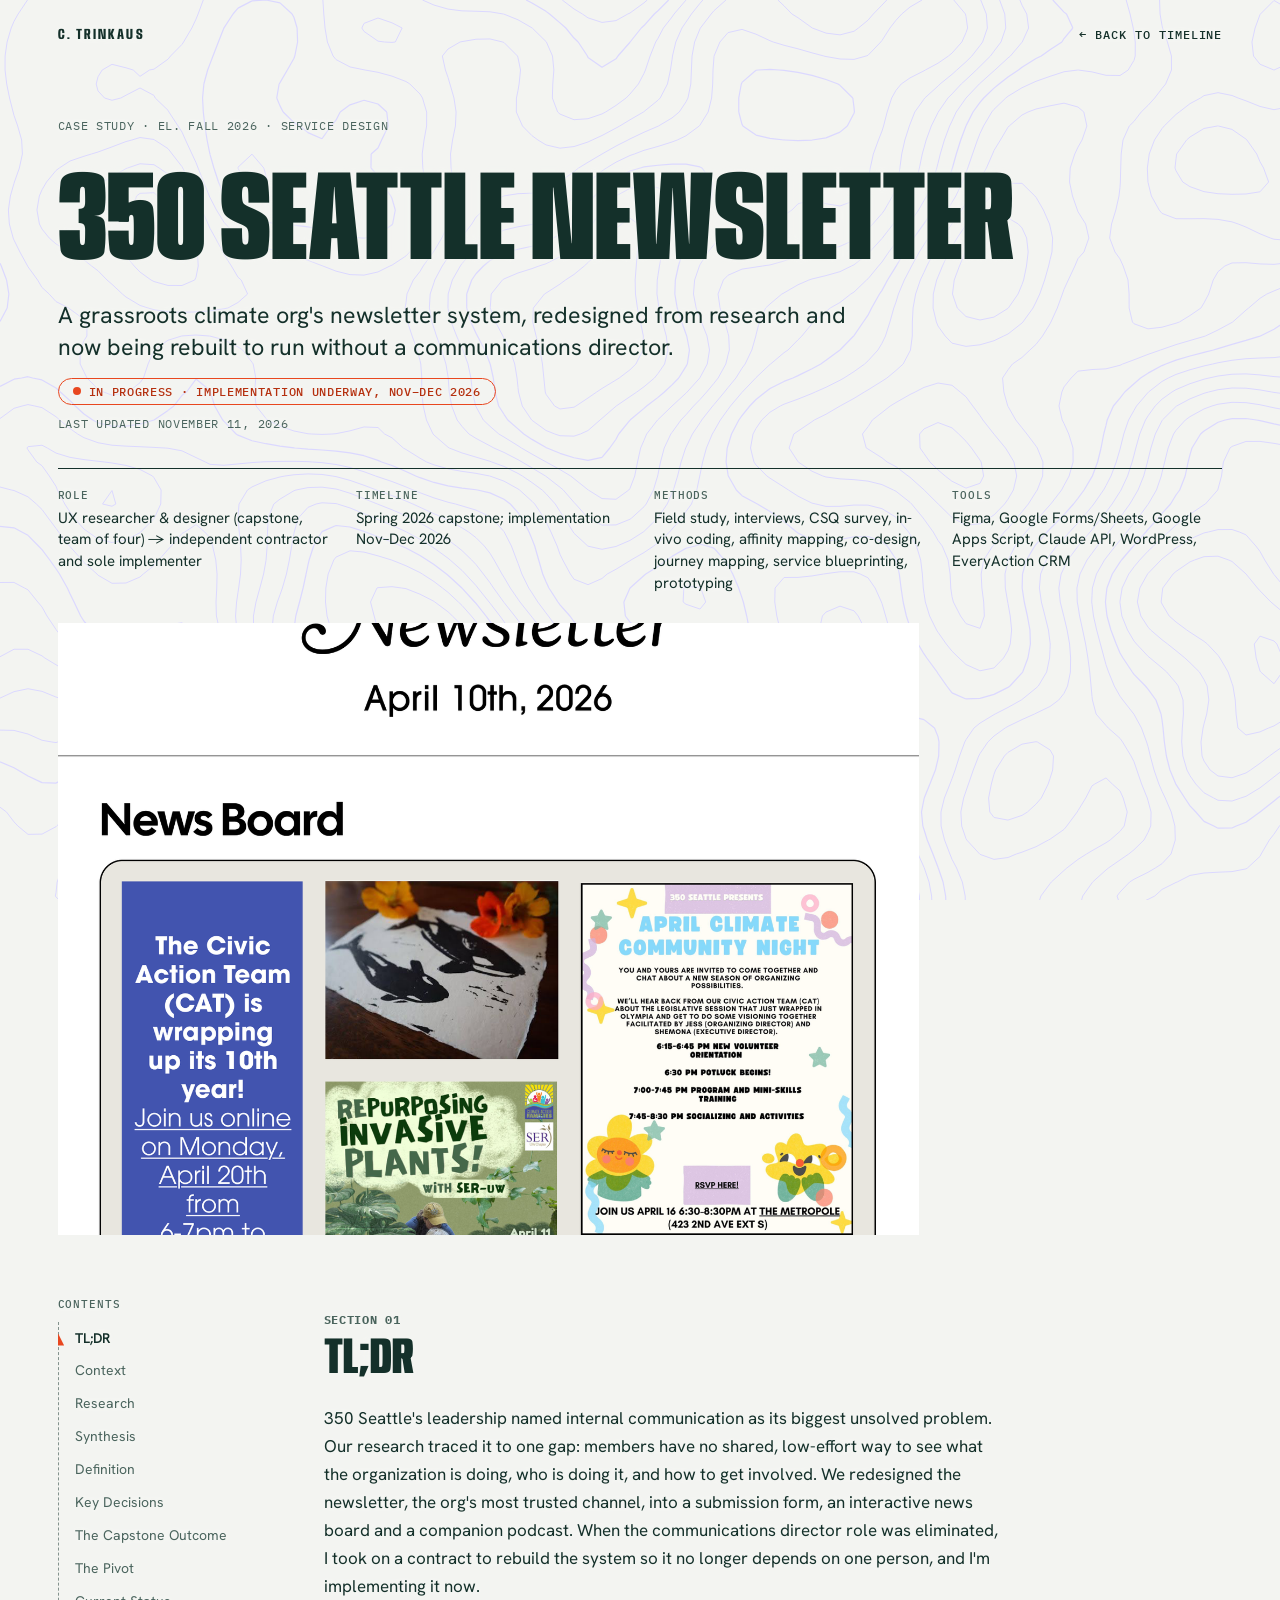
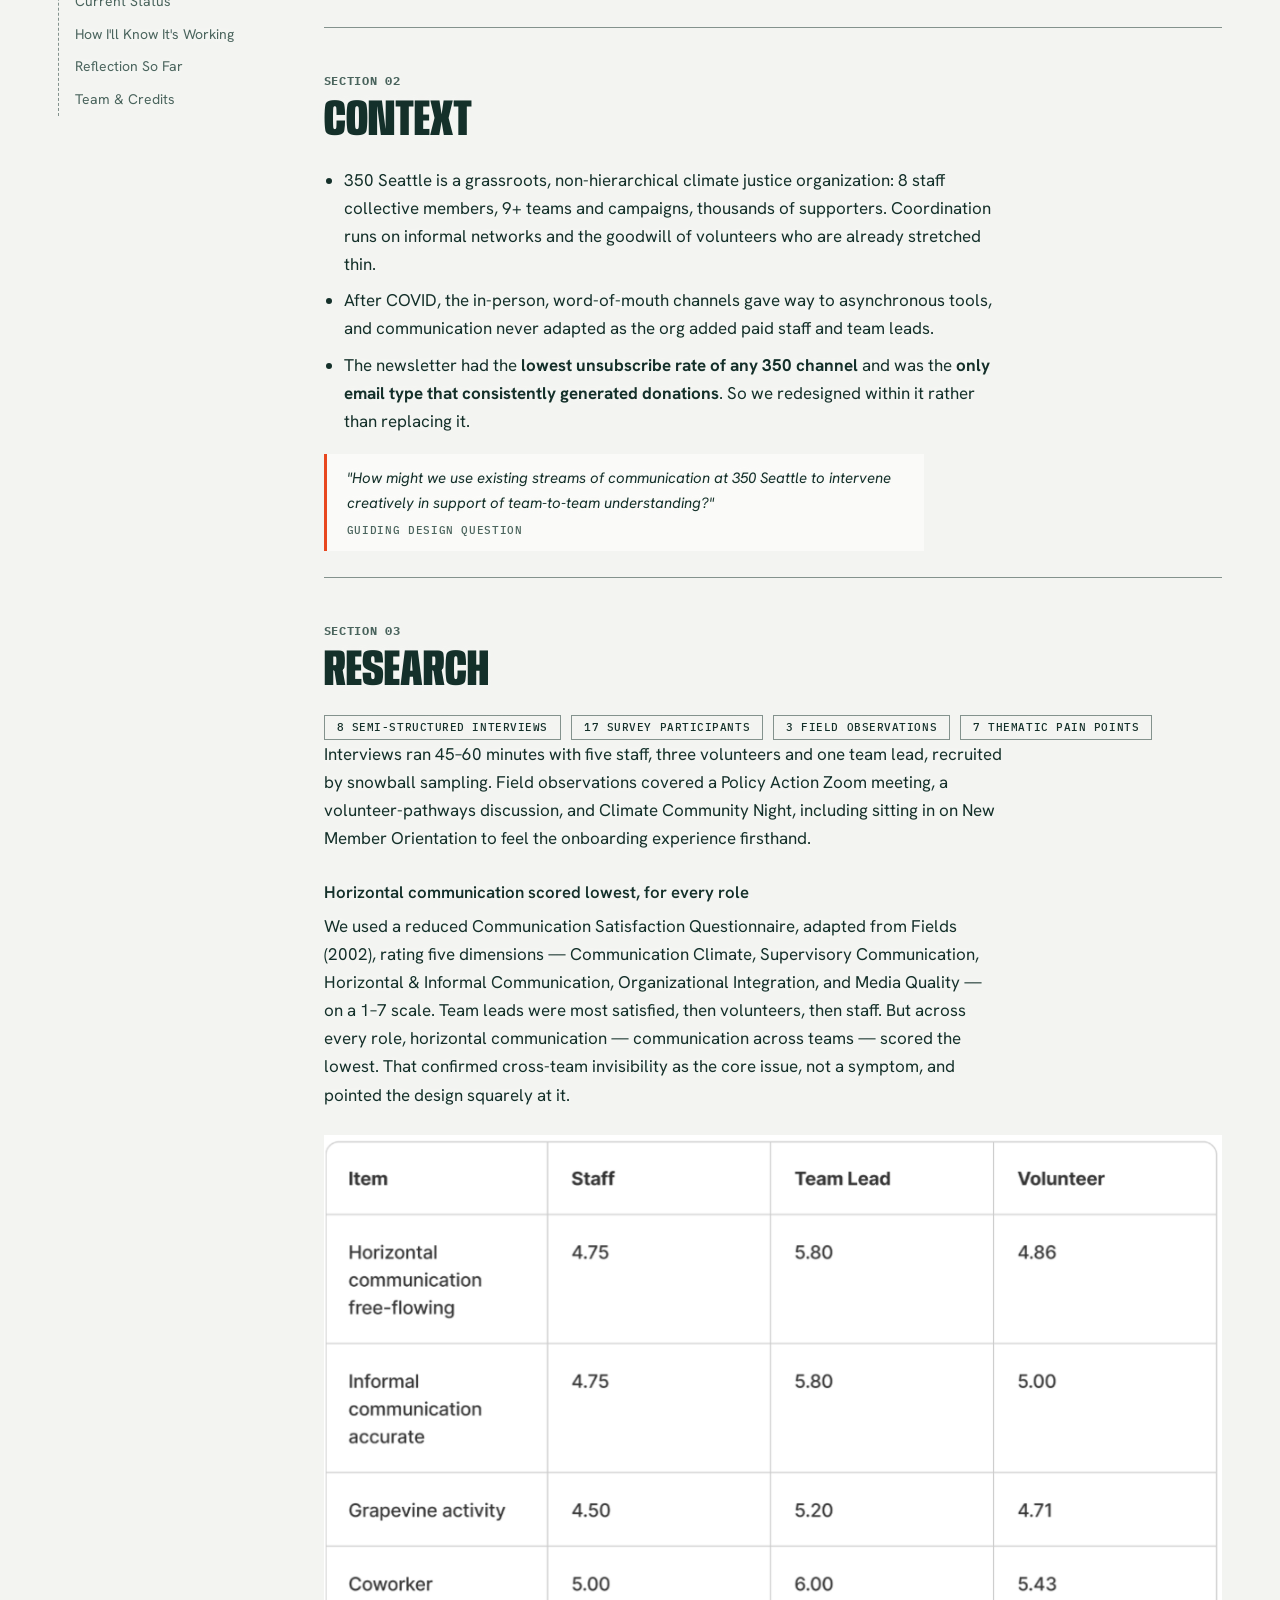
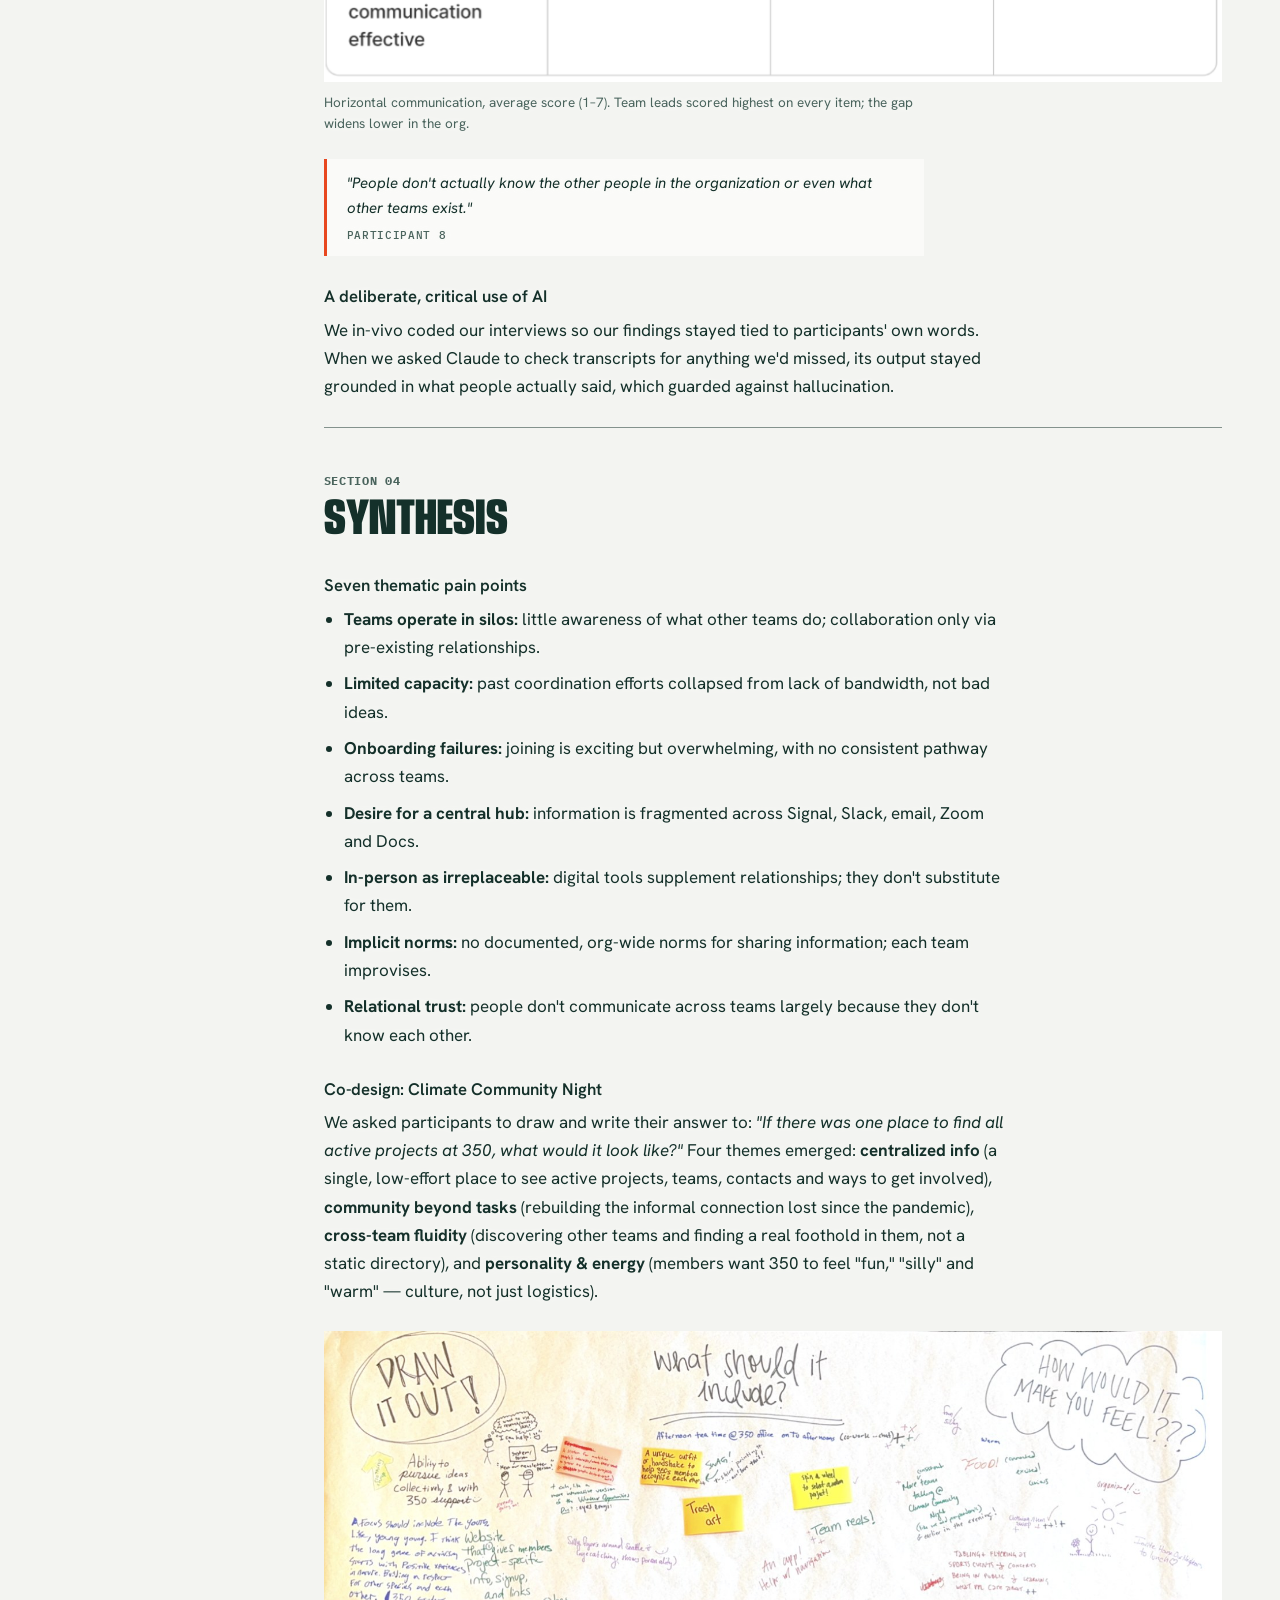
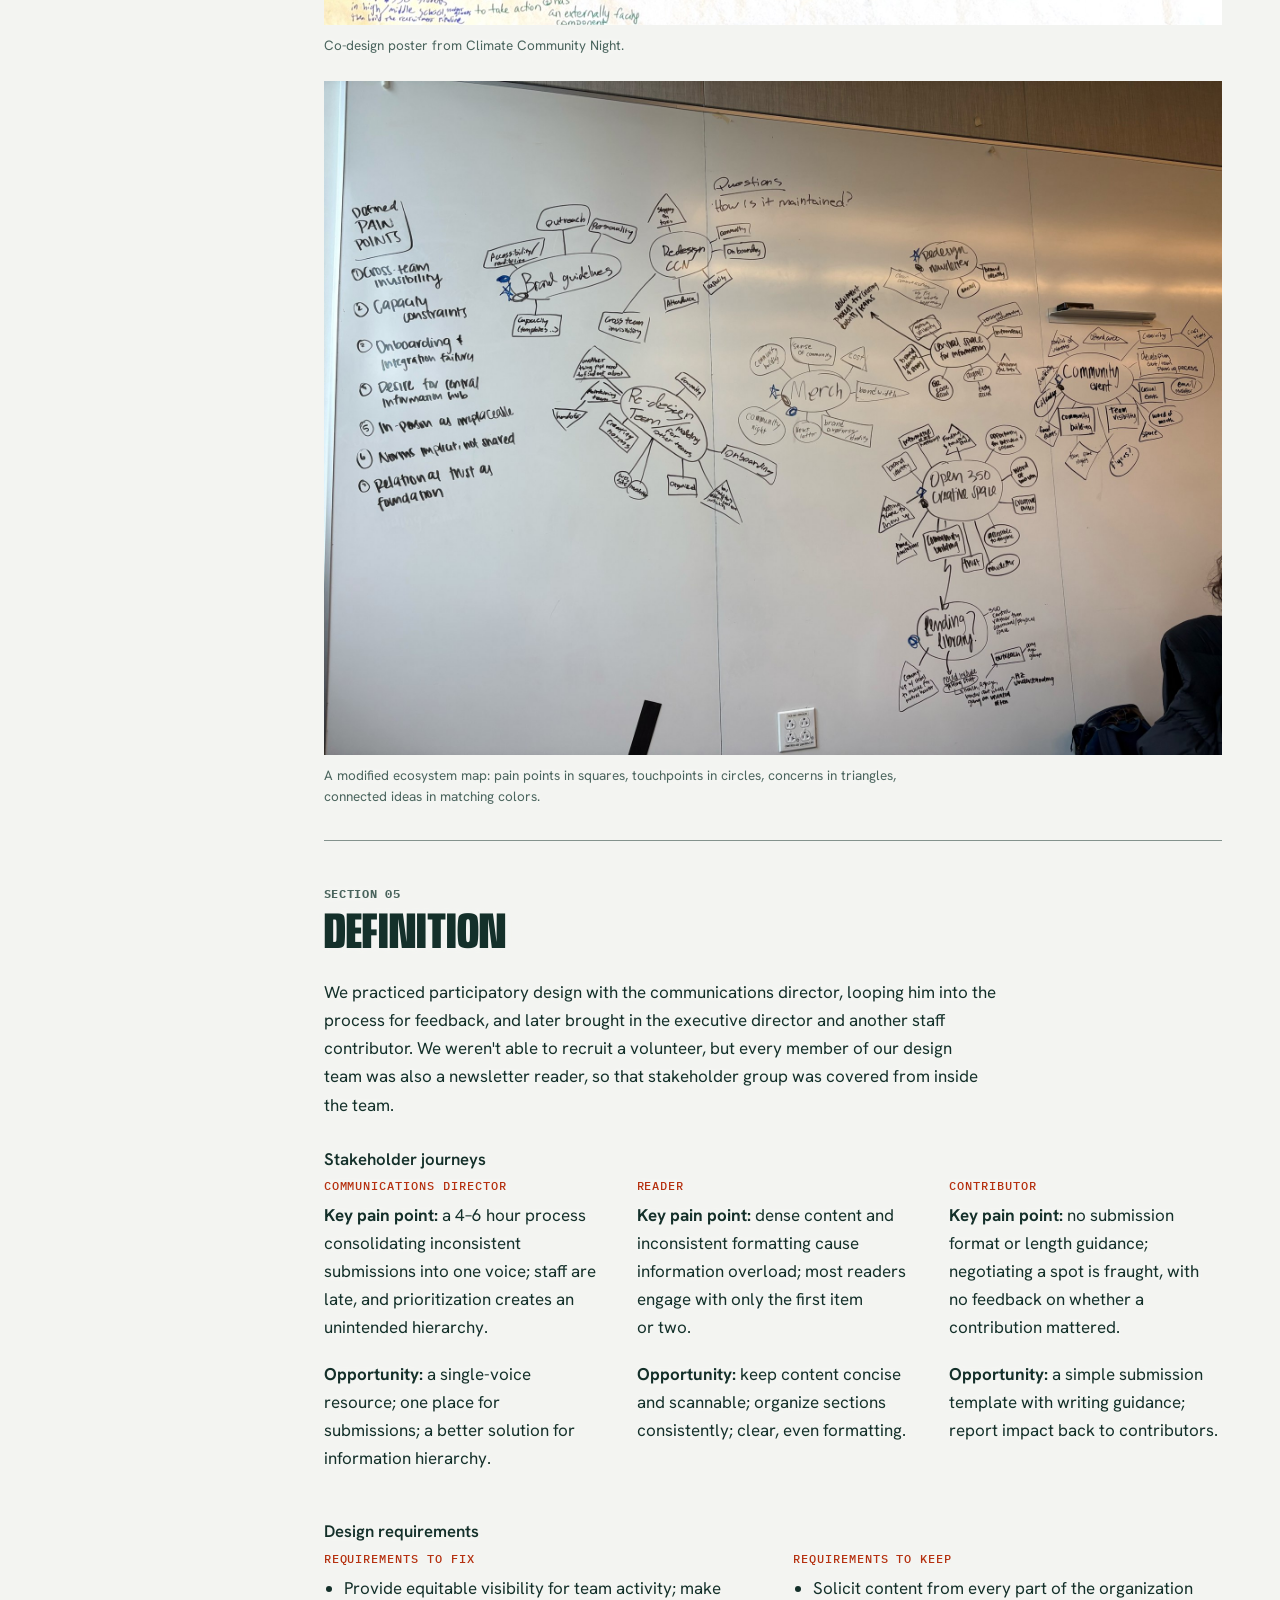
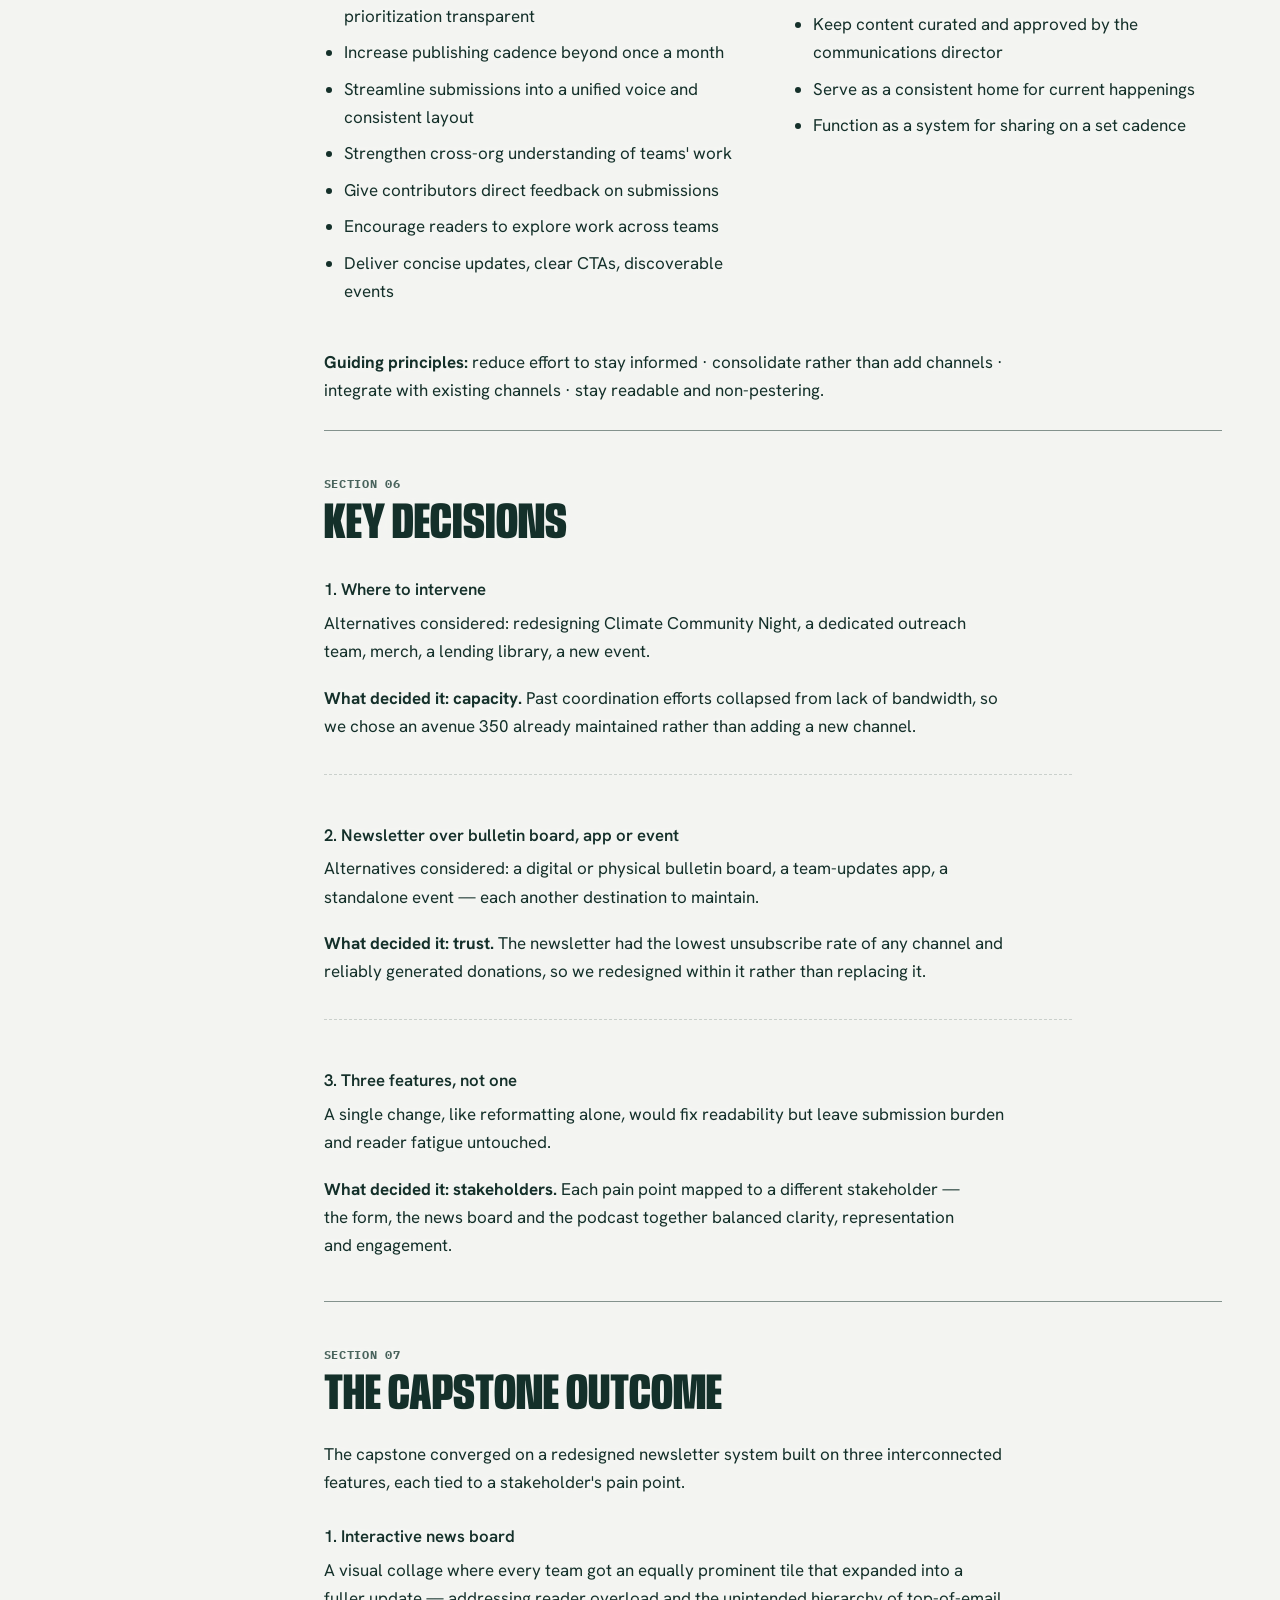
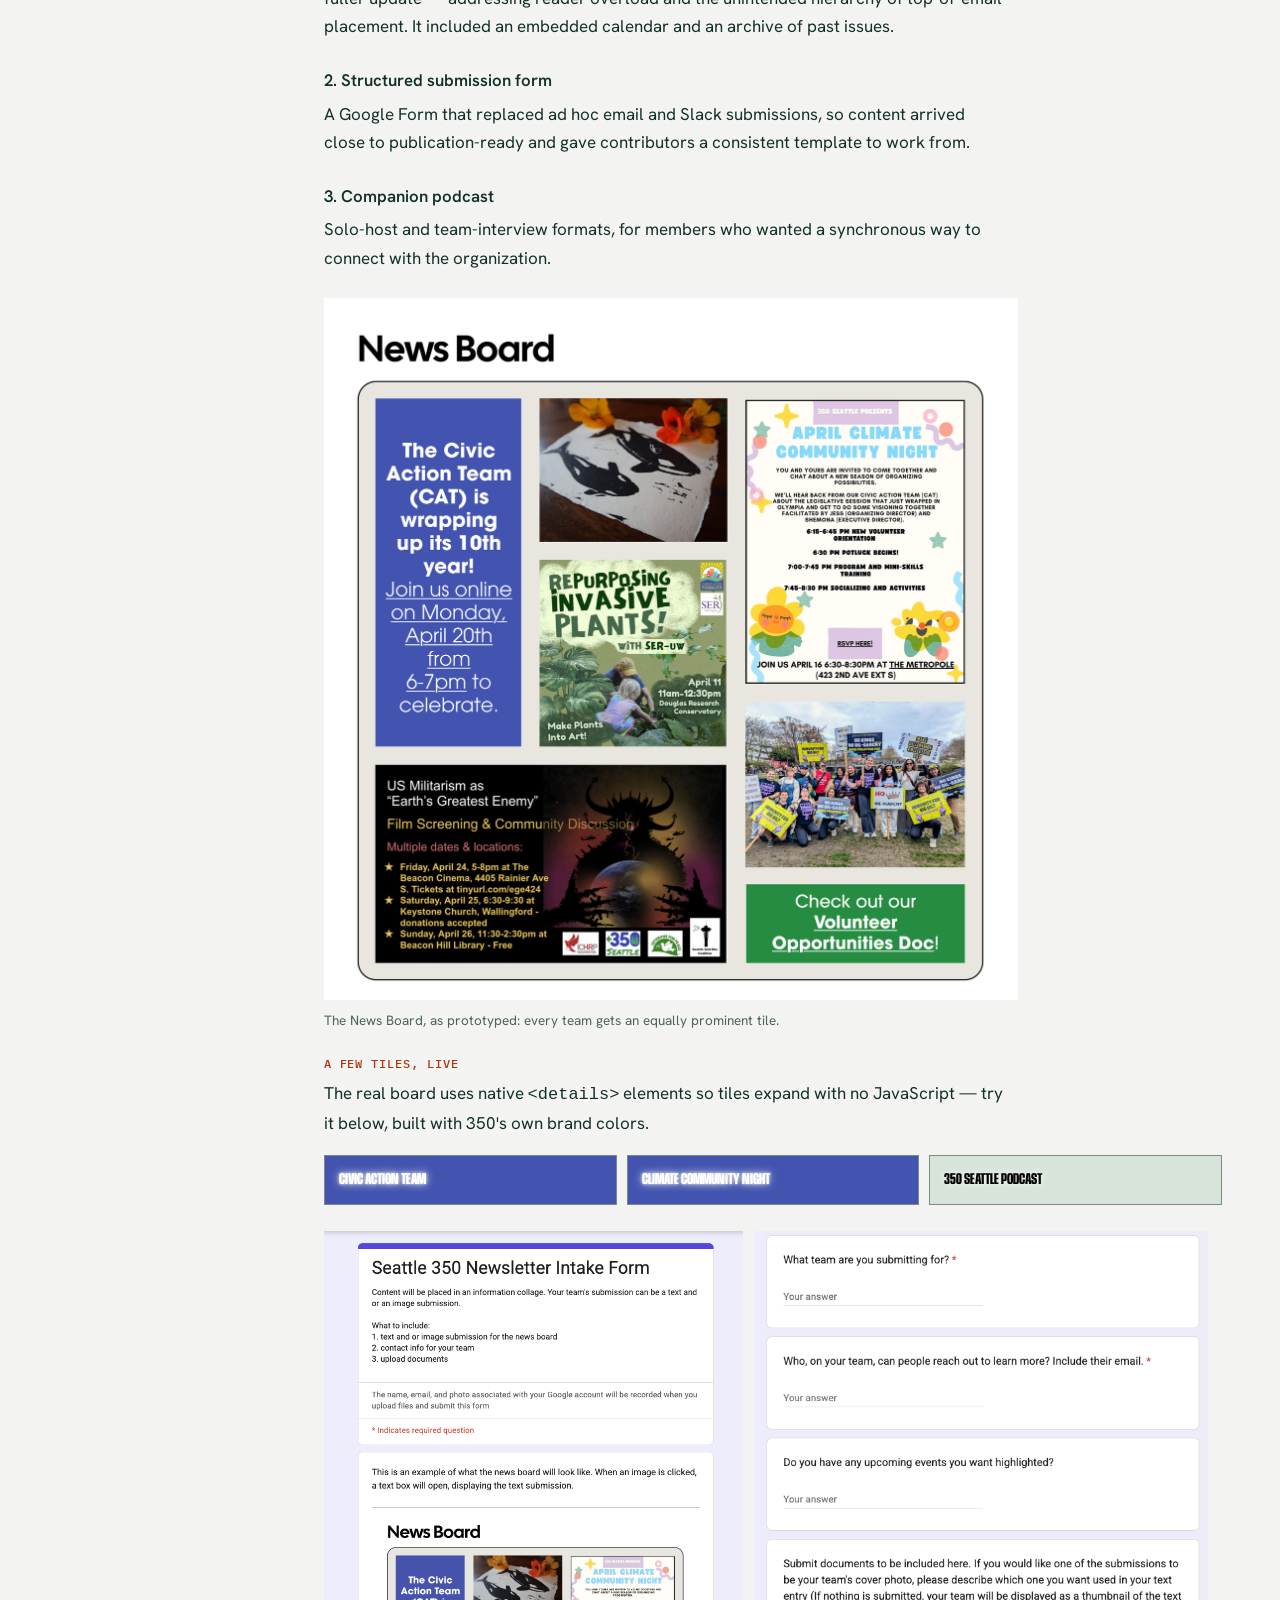
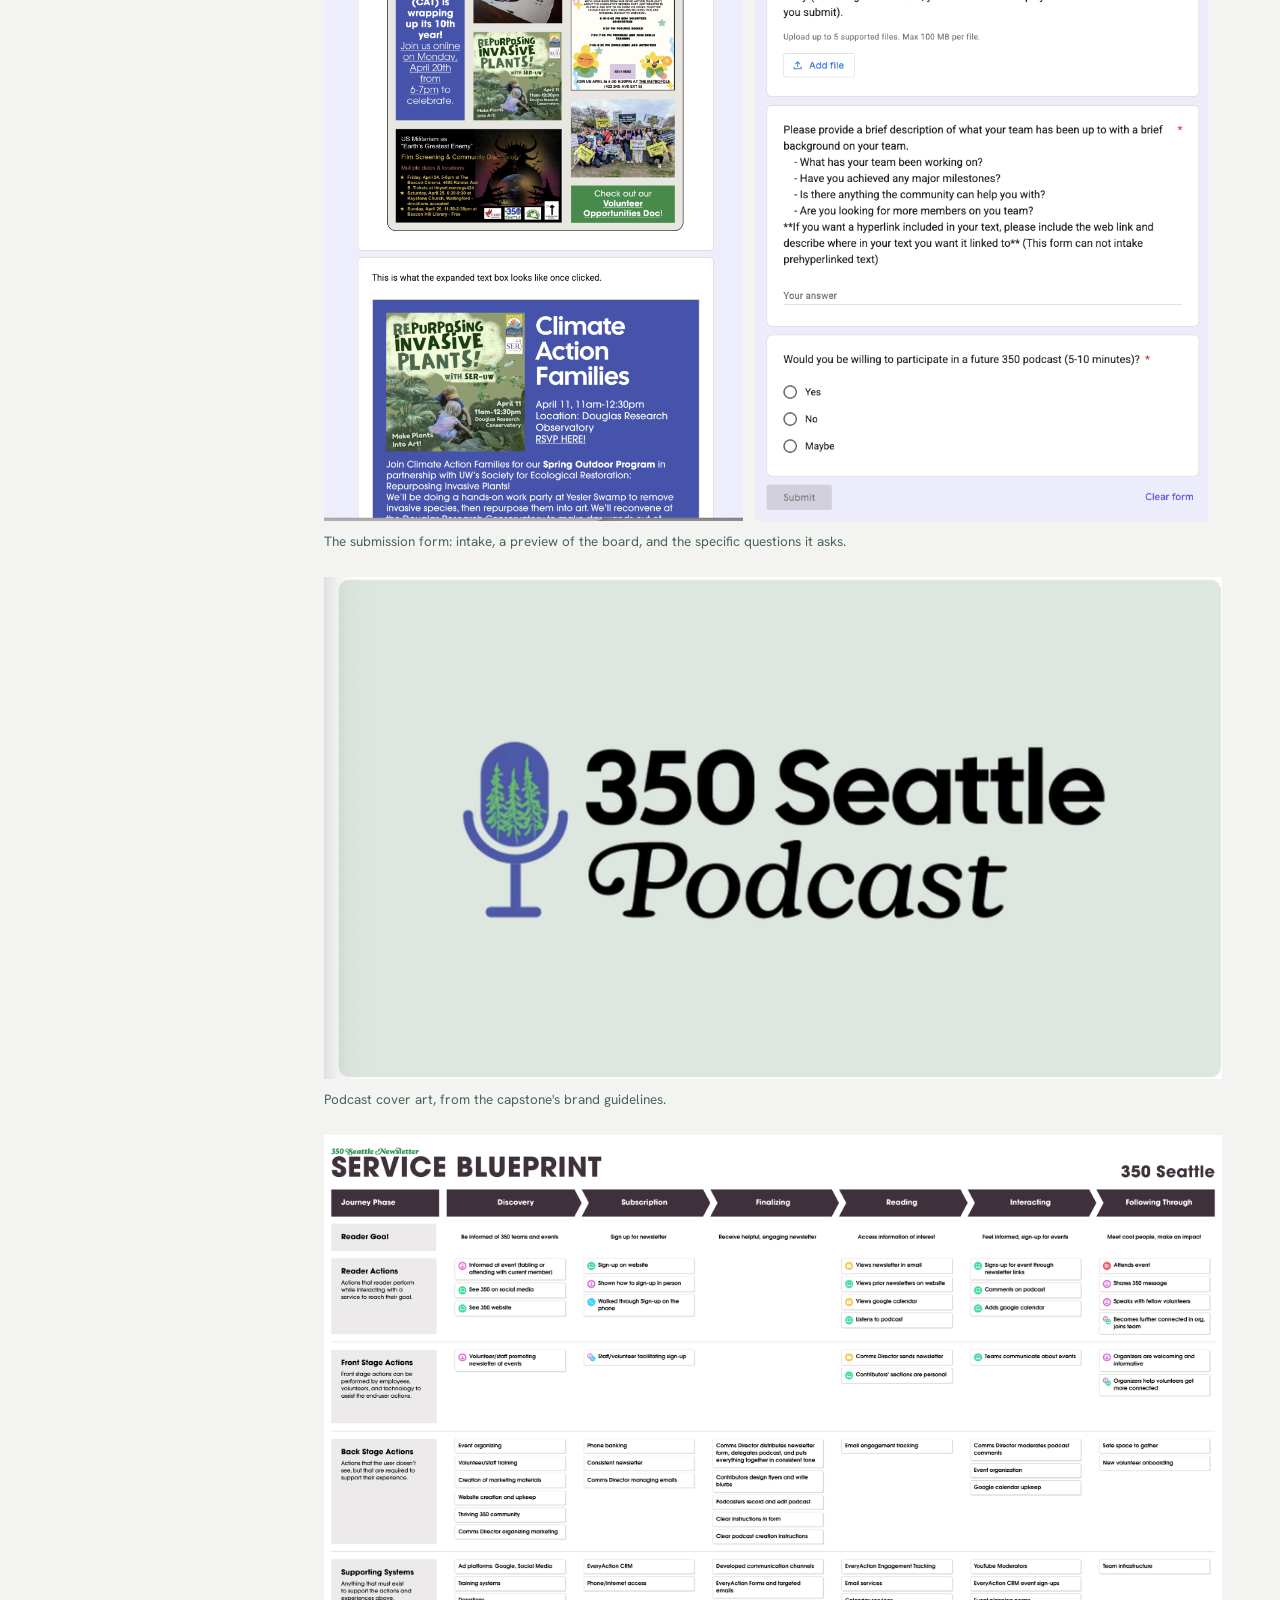
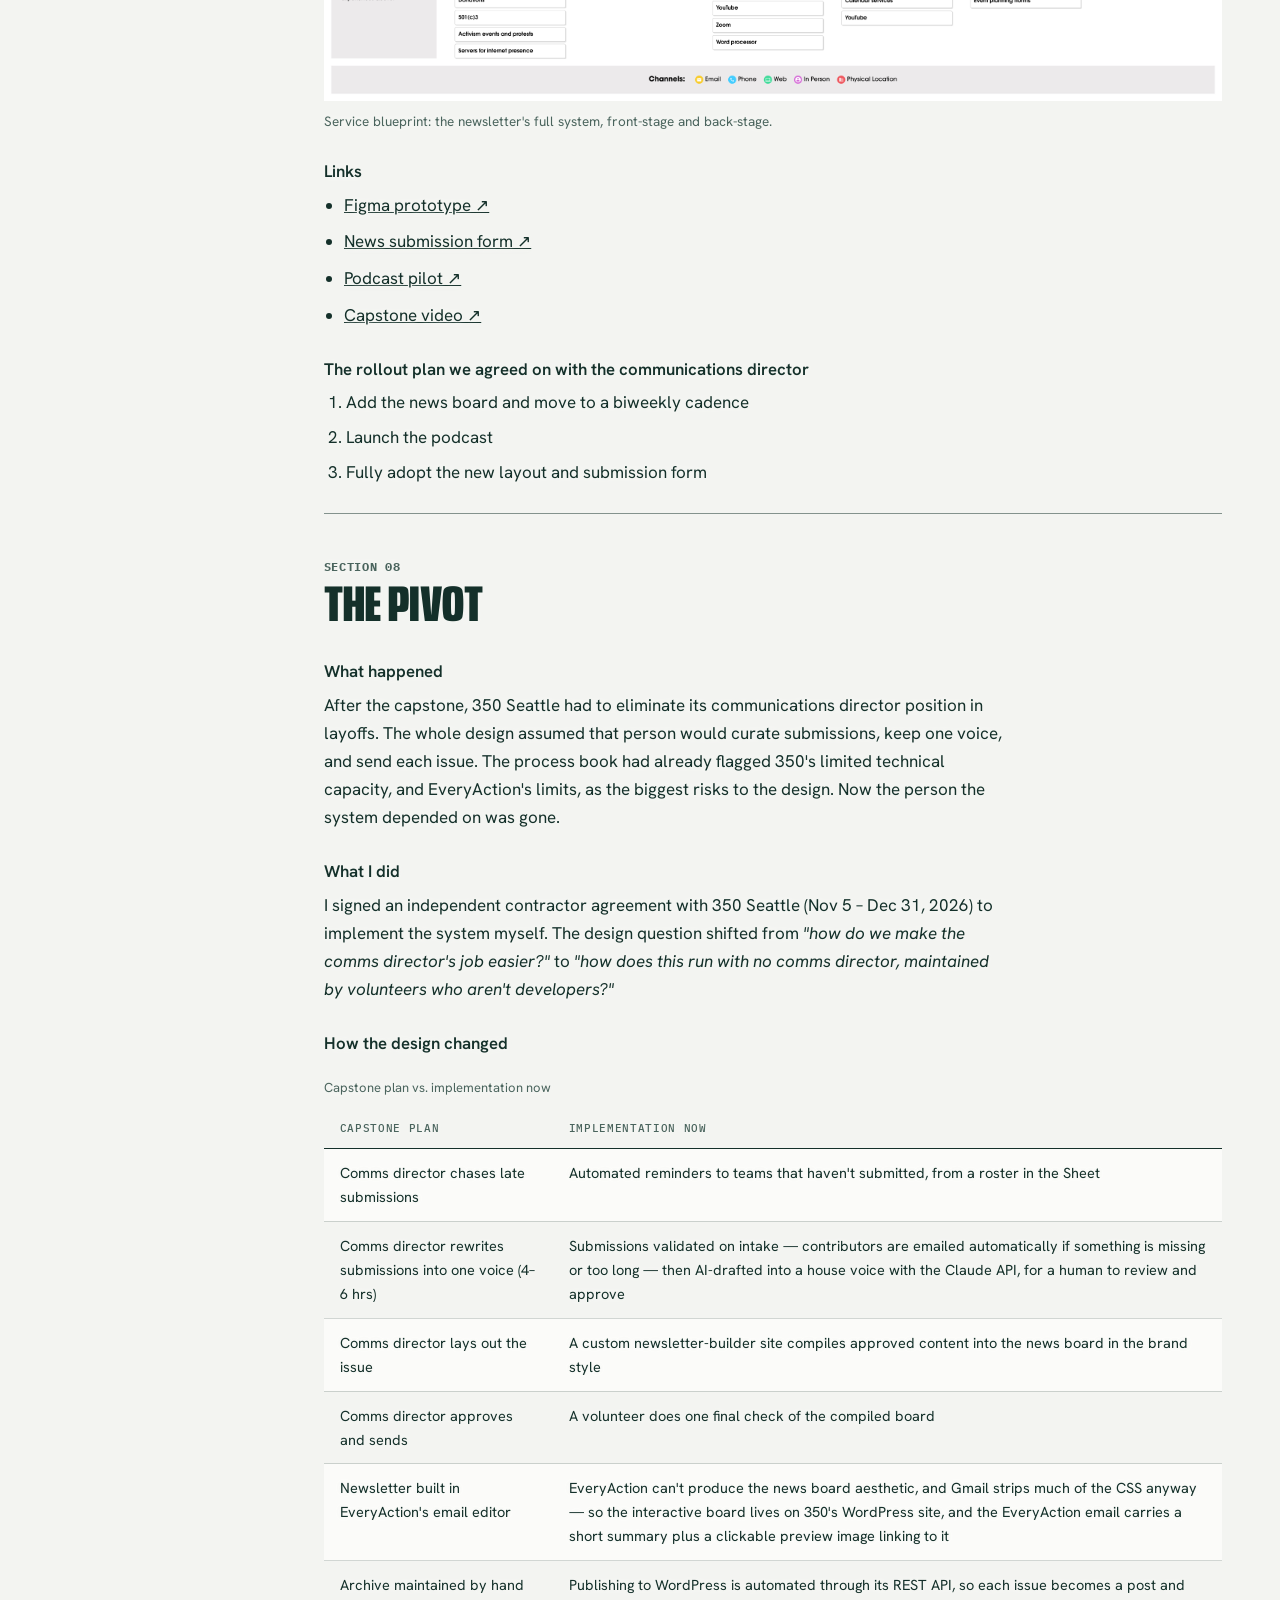
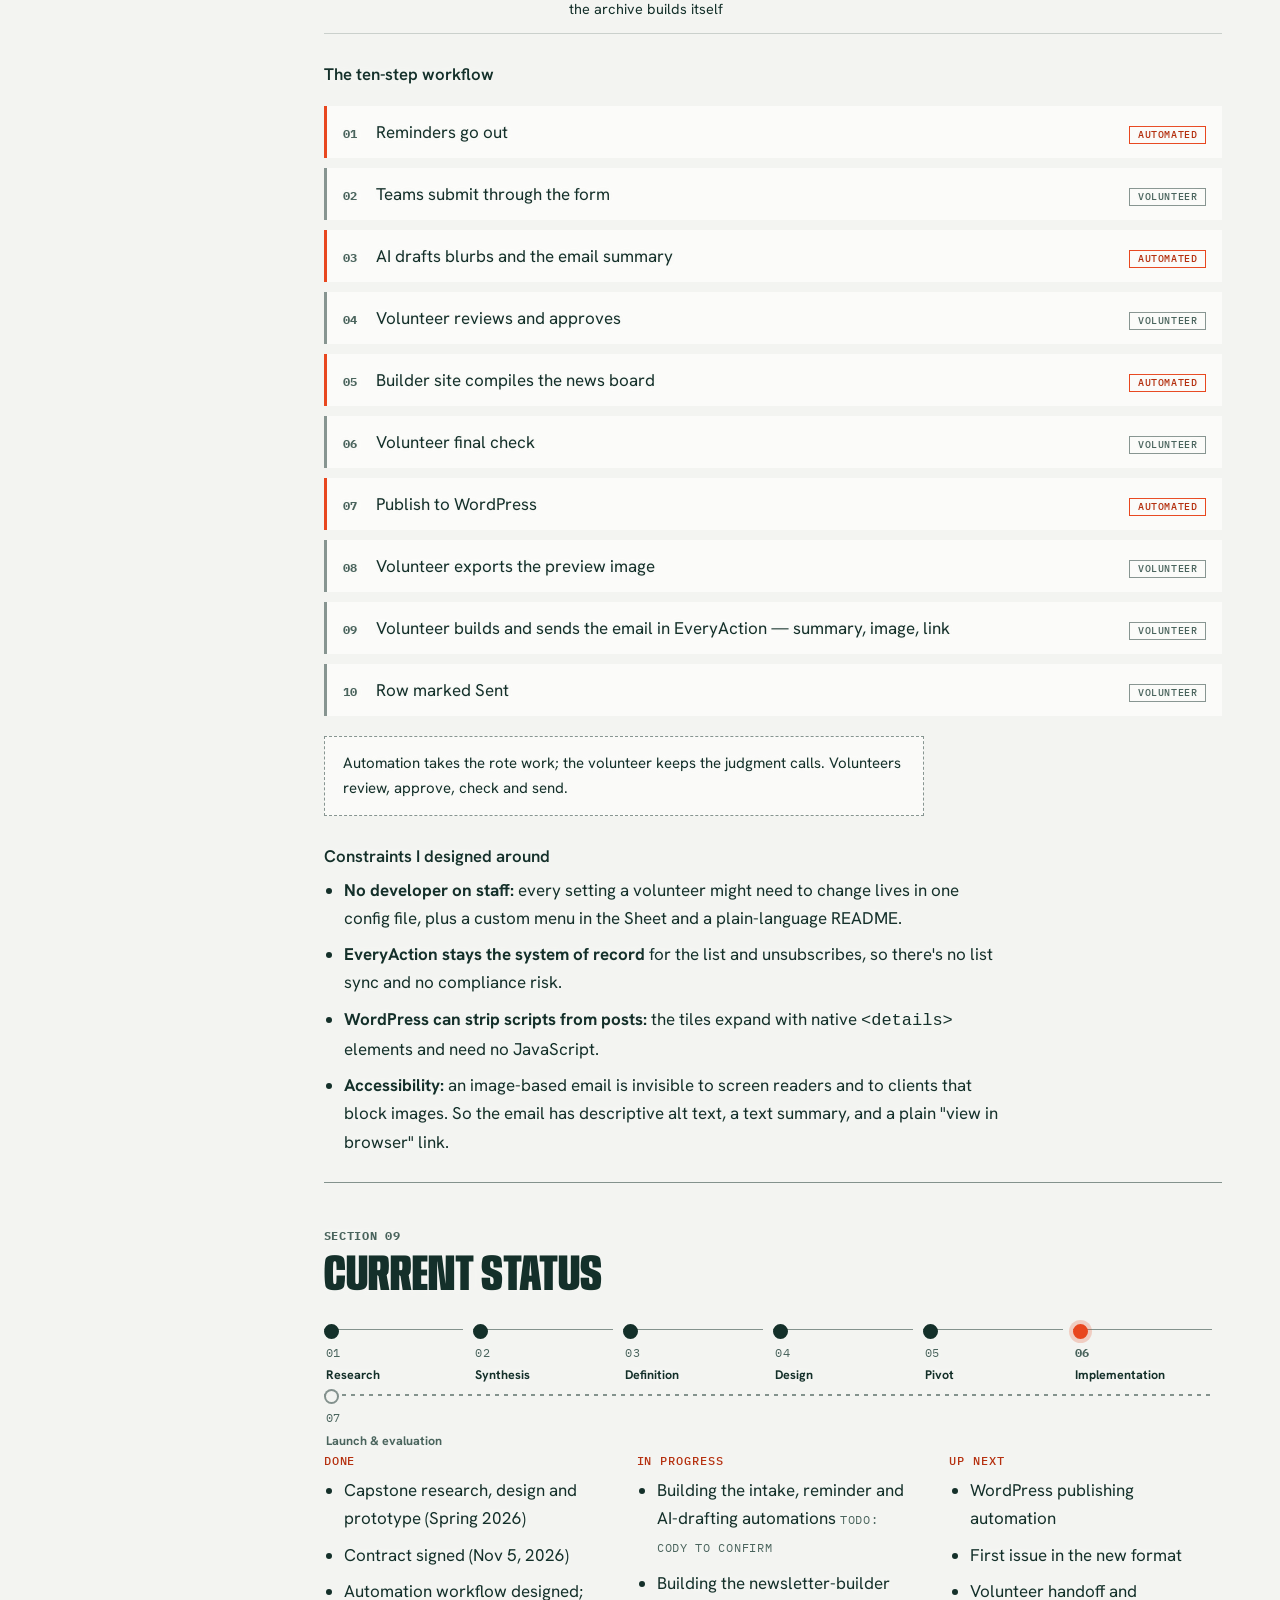
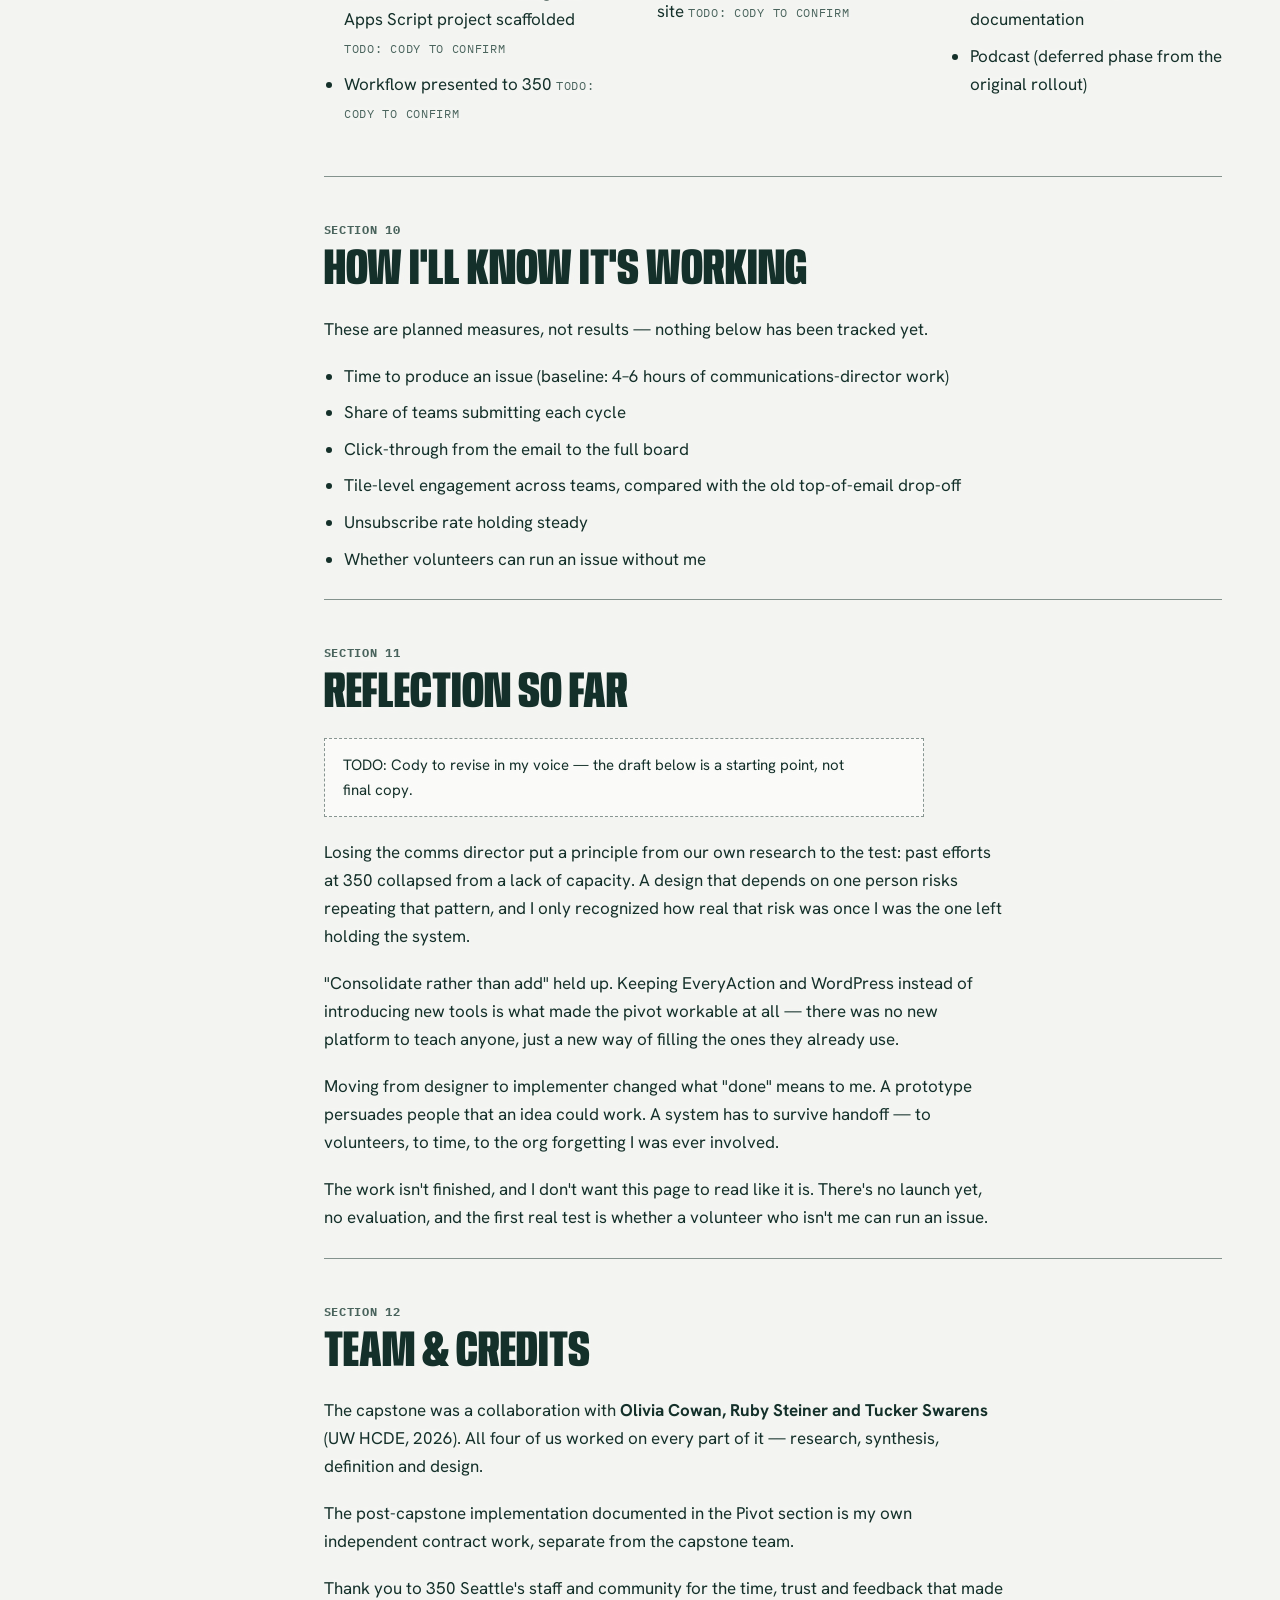
==== commit 1c073daa: "Add Reflecting With Machines case study and Research category Co-Authored-By: Claude Opus 5.5 <norep" ====
--- a/350-seattle-newsletter.html
+++ b/350-seattle-newsletter.html
@@ -270,7 +270,7 @@
 <footer class="g">
   <nav class="pager" aria-label="More work">
     <a href="index.html#work"><span class="mono">All projects</span><b>Timeline</b></a>
-    <a href="starting-point.html"><span class="mono">Next case study · Service Design · 2026</span><b>Starting Point</b></a>
+    <a href="llm-reflection-drg.html"><span class="mono">Next case study · Research · 2026</span><b>Reflecting With Machines</b></a>
   </nav>
   <p class="mono">© 2026 Cody Trinkaus · <a href="mailto:ctrink@uw.edu">ctrink@uw.edu</a> · <a href="https://linkedin.com/in/codytrinkaus" target="_blank" rel="noopener">LinkedIn</a></p>
 </footer>
--- a/case.css
+++ b/case.css
@@ -34,7 +34,7 @@
 .facts dt{font:500 11px/1.5 var(--mono);letter-spacing:.08em;text-transform:uppercase;color:var(--ink-soft);margin-bottom:4px}
 .facts dd{margin:0;font-size:15px;line-height:1.45}
 .cover{margin-top:34px}
-.frame{display:block;padding:0;width:100%;cursor:zoom-in;text-shadow:none}
+.frame{display:block;padding:0;width:100%;border:0;background:none;appearance:none;cursor:zoom-in;text-shadow:none}
 .frame img{width:100%}
 .layout{display:grid;grid-template-columns:minmax(0,1fr);gap:0 56px;padding-block:24px 40px}
 .toc{display:none}
@@ -109,9 +109,9 @@
 dialog img{max-width:96vw;max-height:92vh;width:auto;height:auto;background:var(--paper)}
 dialog button{position:absolute;right:0;top:-40px;background:none;border:0;color:#fff;font:500 12px/1 var(--mono);letter-spacing:.08em;text-transform:uppercase;cursor:pointer;text-shadow:none}
 @media(prefers-reduced-motion:reduce){html{scroll-behavior:auto}}
-.cover img{max-height:68vh;object-fit:contain;margin-inline:auto}
+.cover img{max-height:68vh;object-fit:contain;object-position:left;margin-inline:0}
 figcaption a{color:var(--ink)}
-article .frame img{max-height:78vh;object-fit:contain;margin-inline:auto}
+article .frame img{max-height:78vh;object-fit:contain;object-position:left;margin-inline:0}
 article .gallery .frame img{max-height:none}
 
 /* ---------- status badge (in-progress case studies) ---------- */
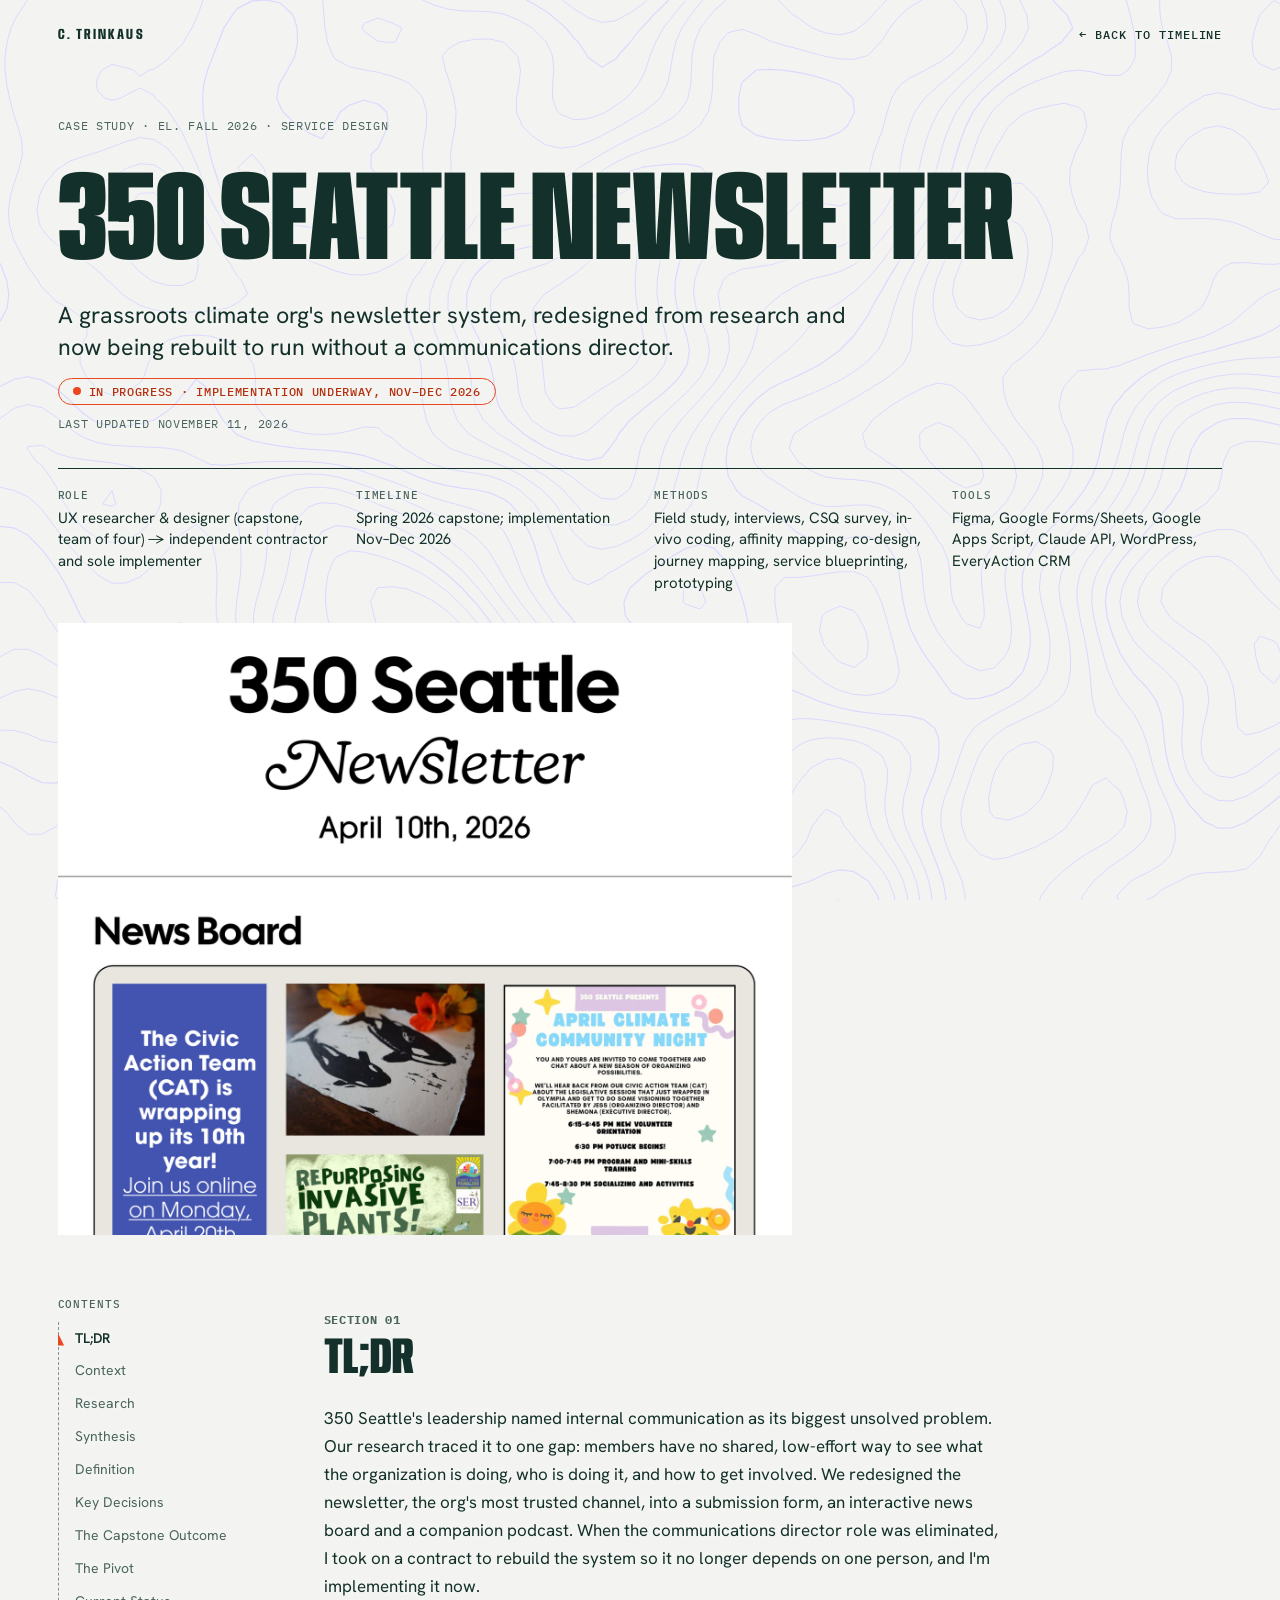
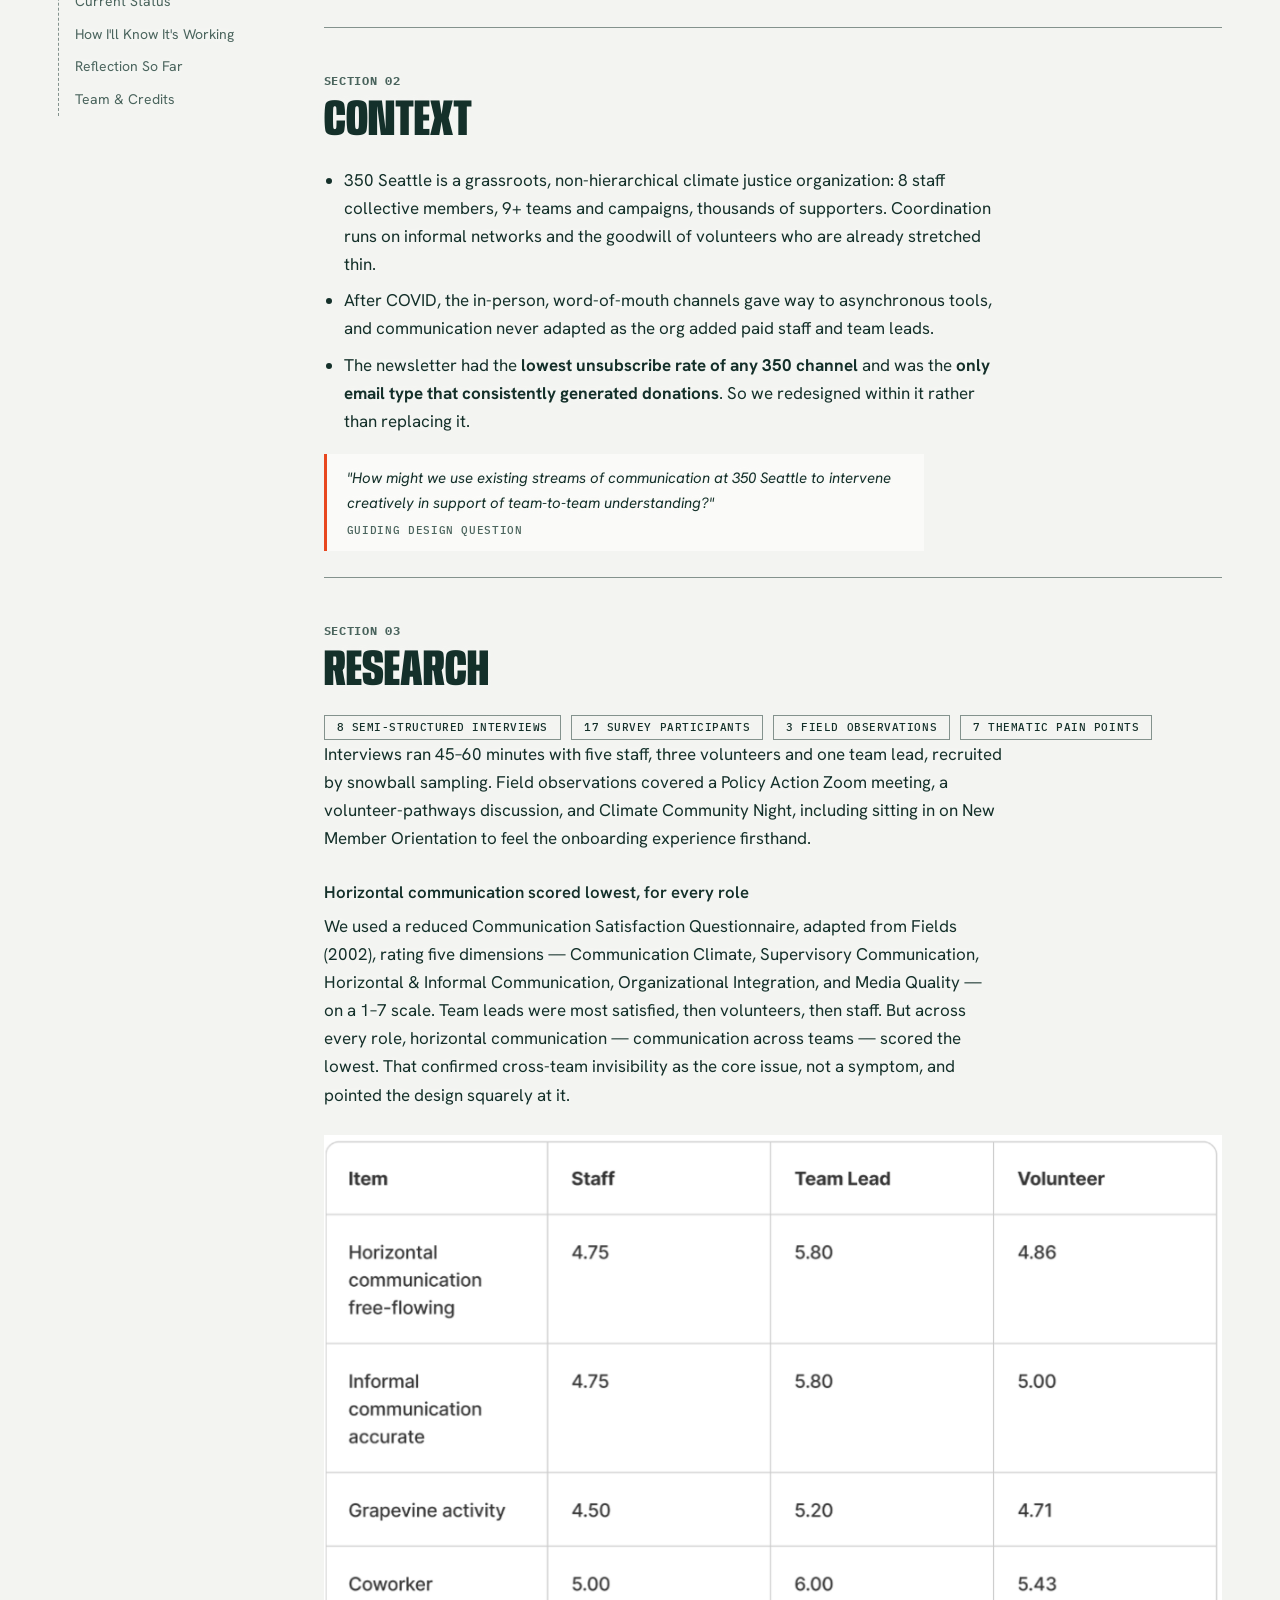
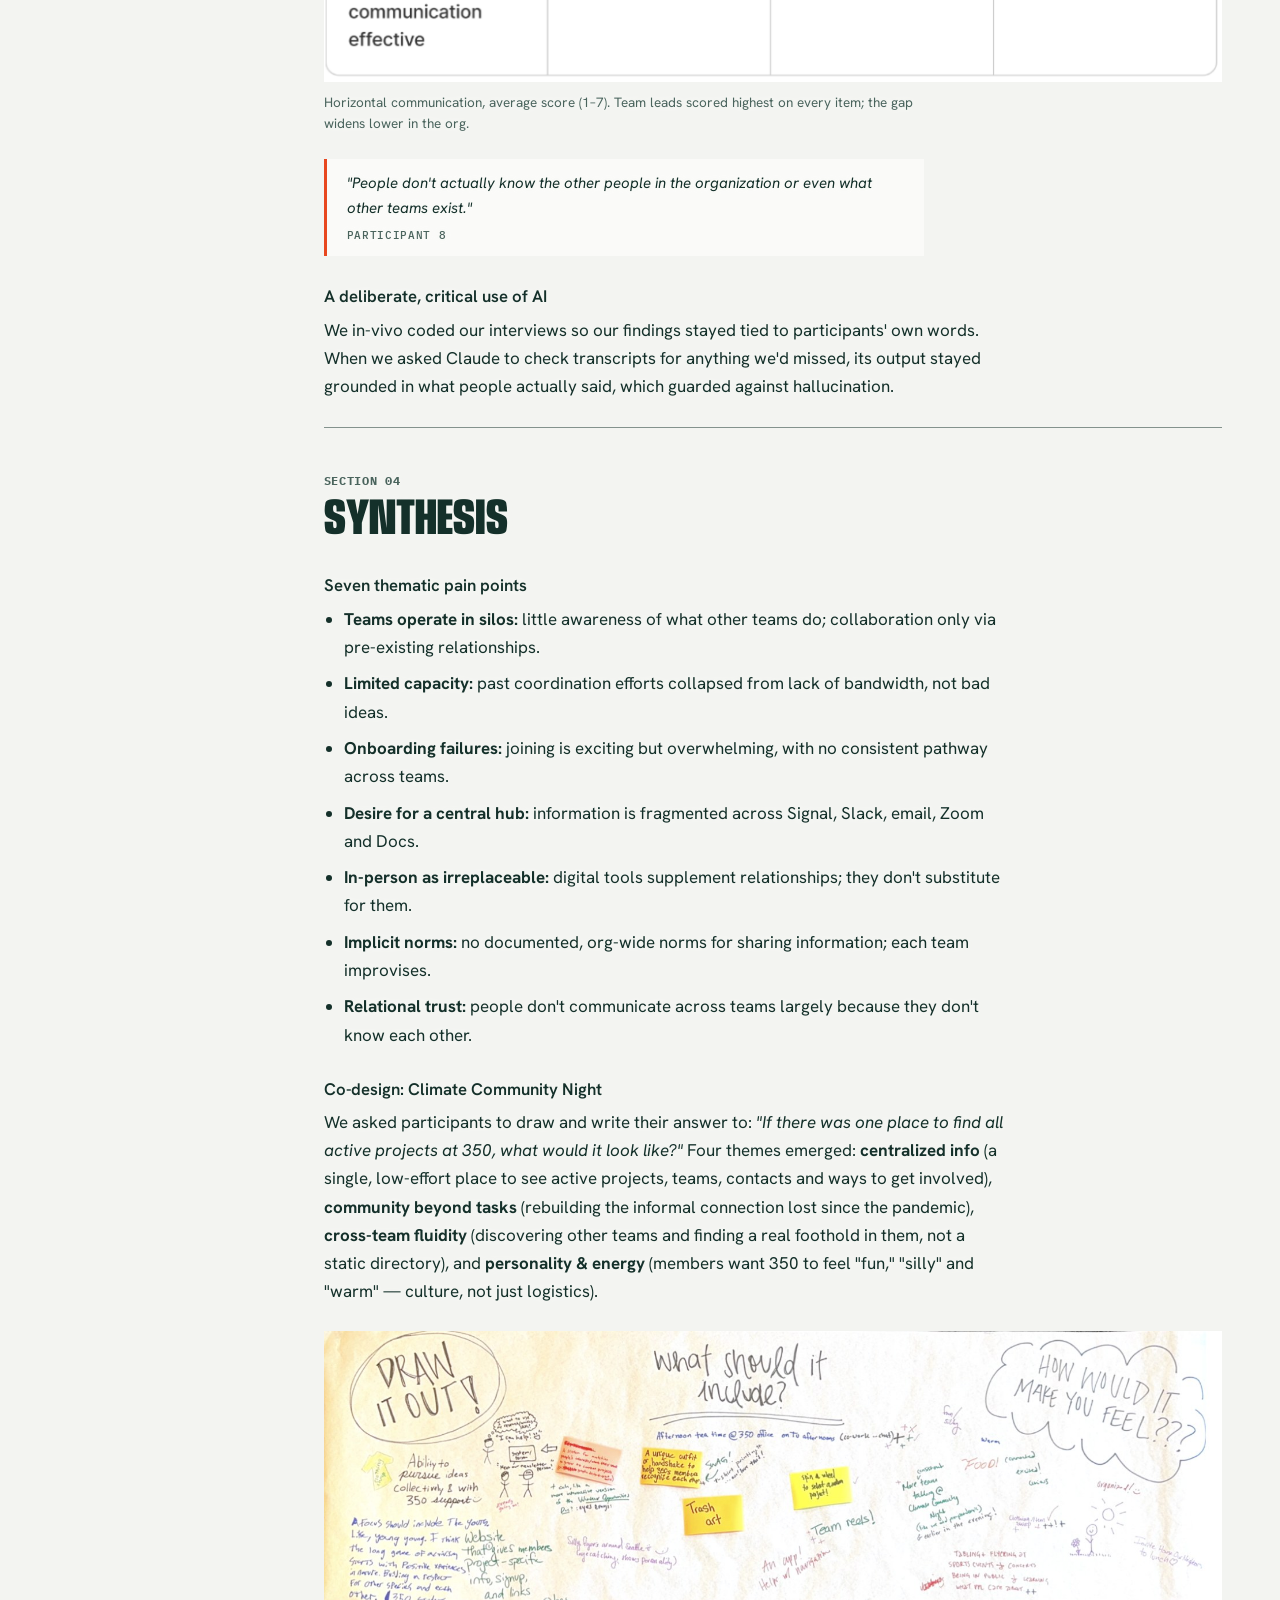
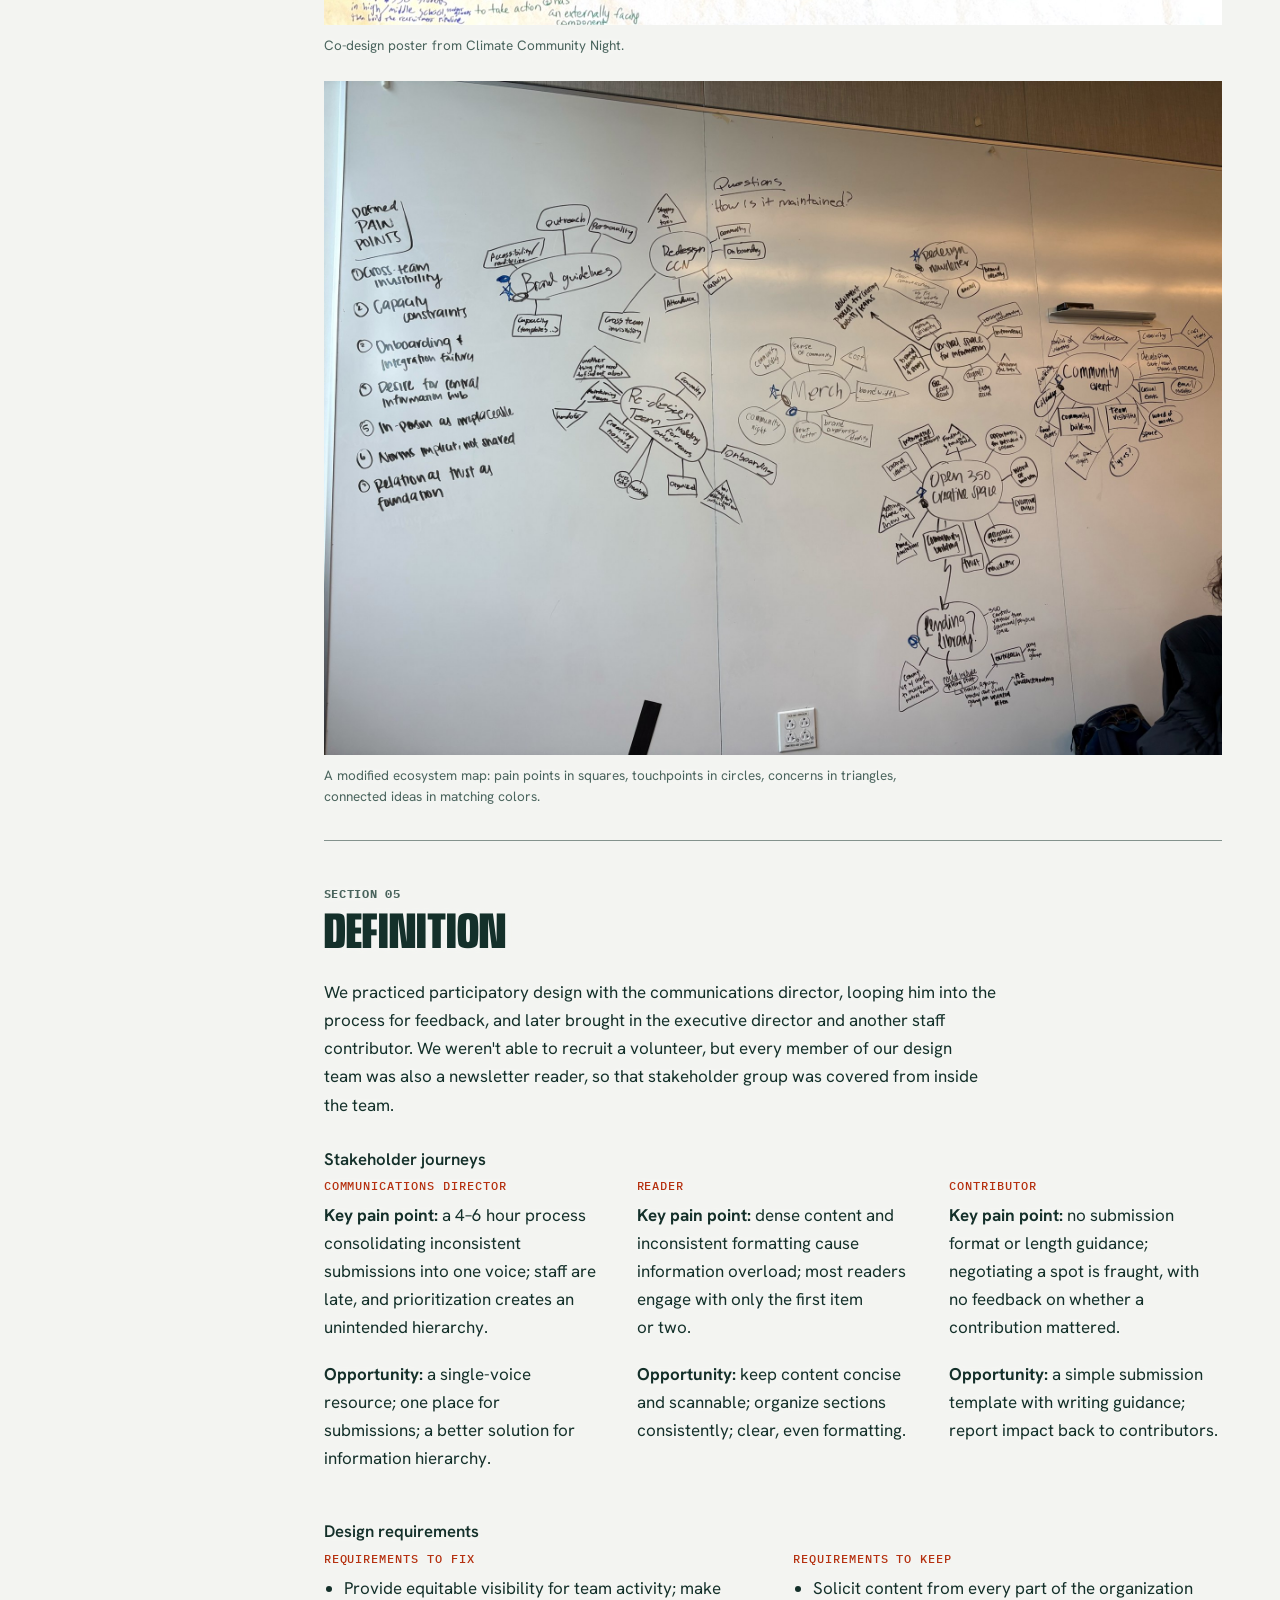
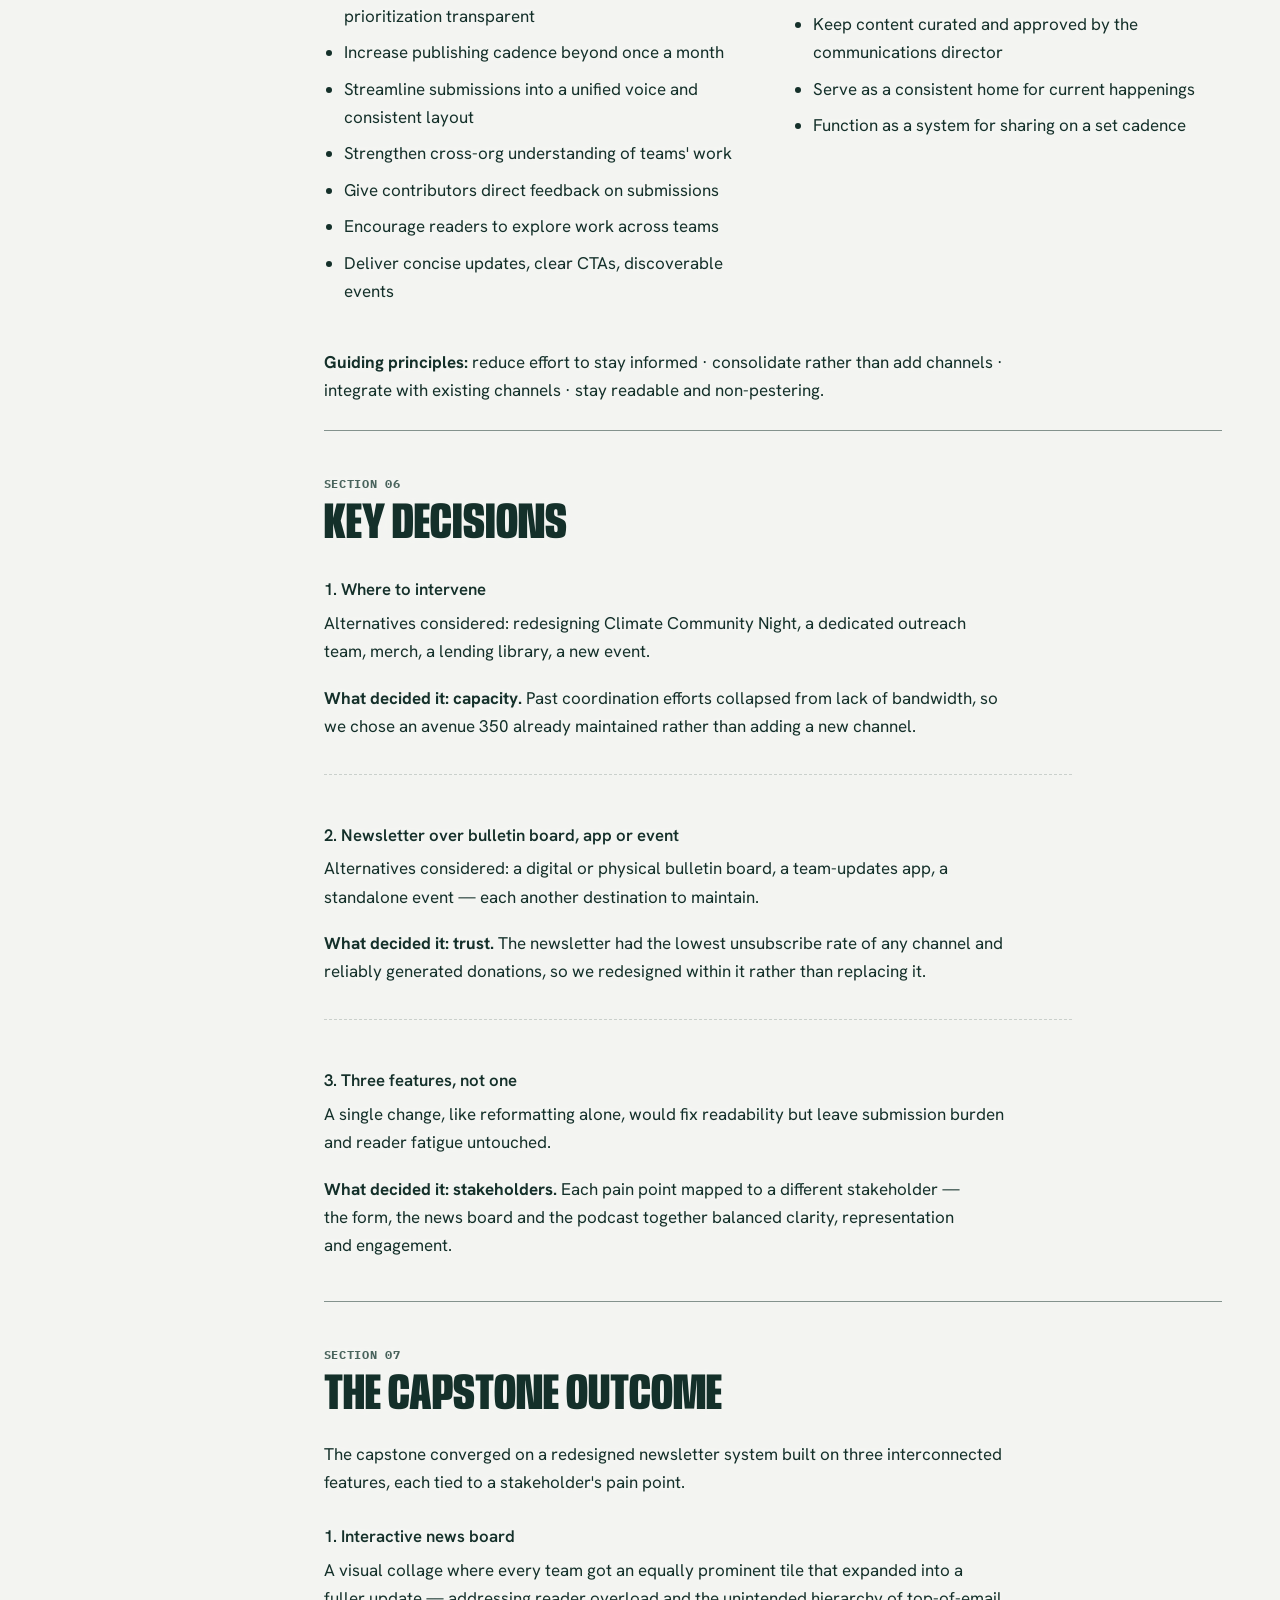
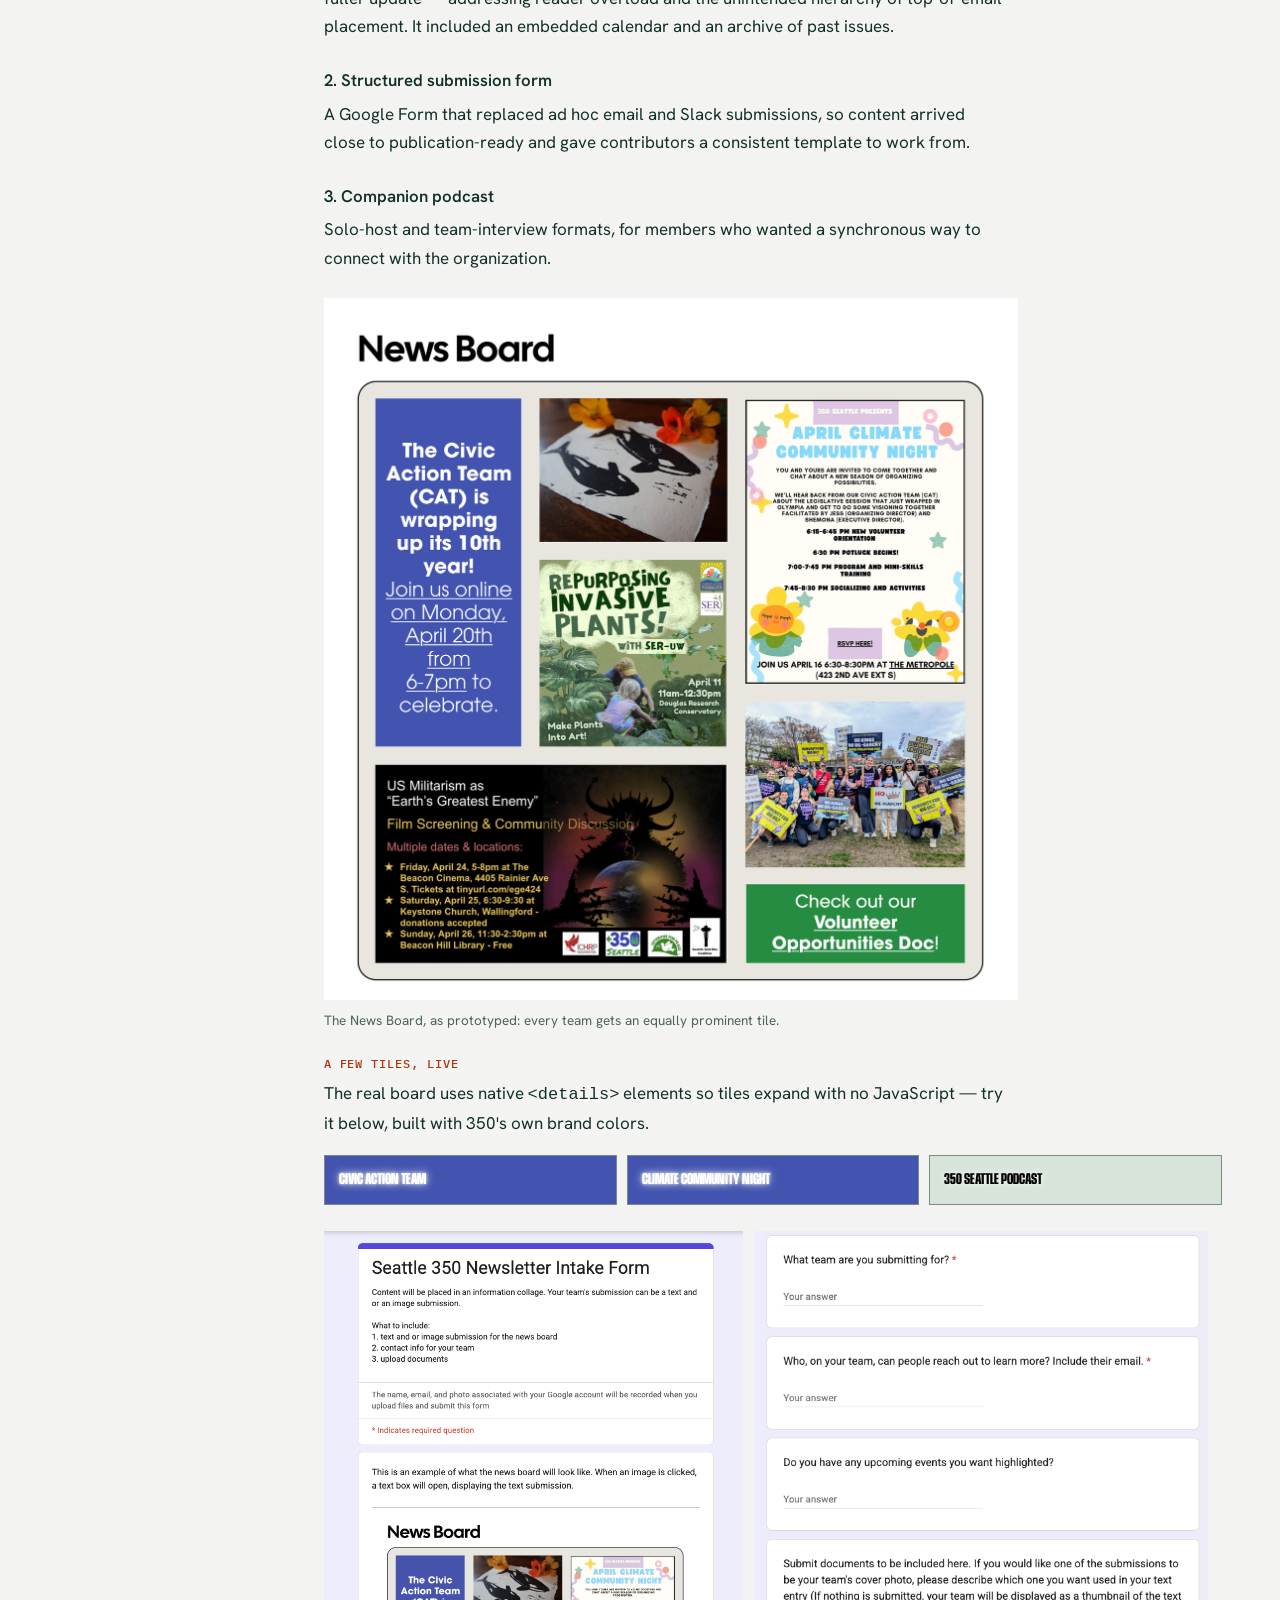
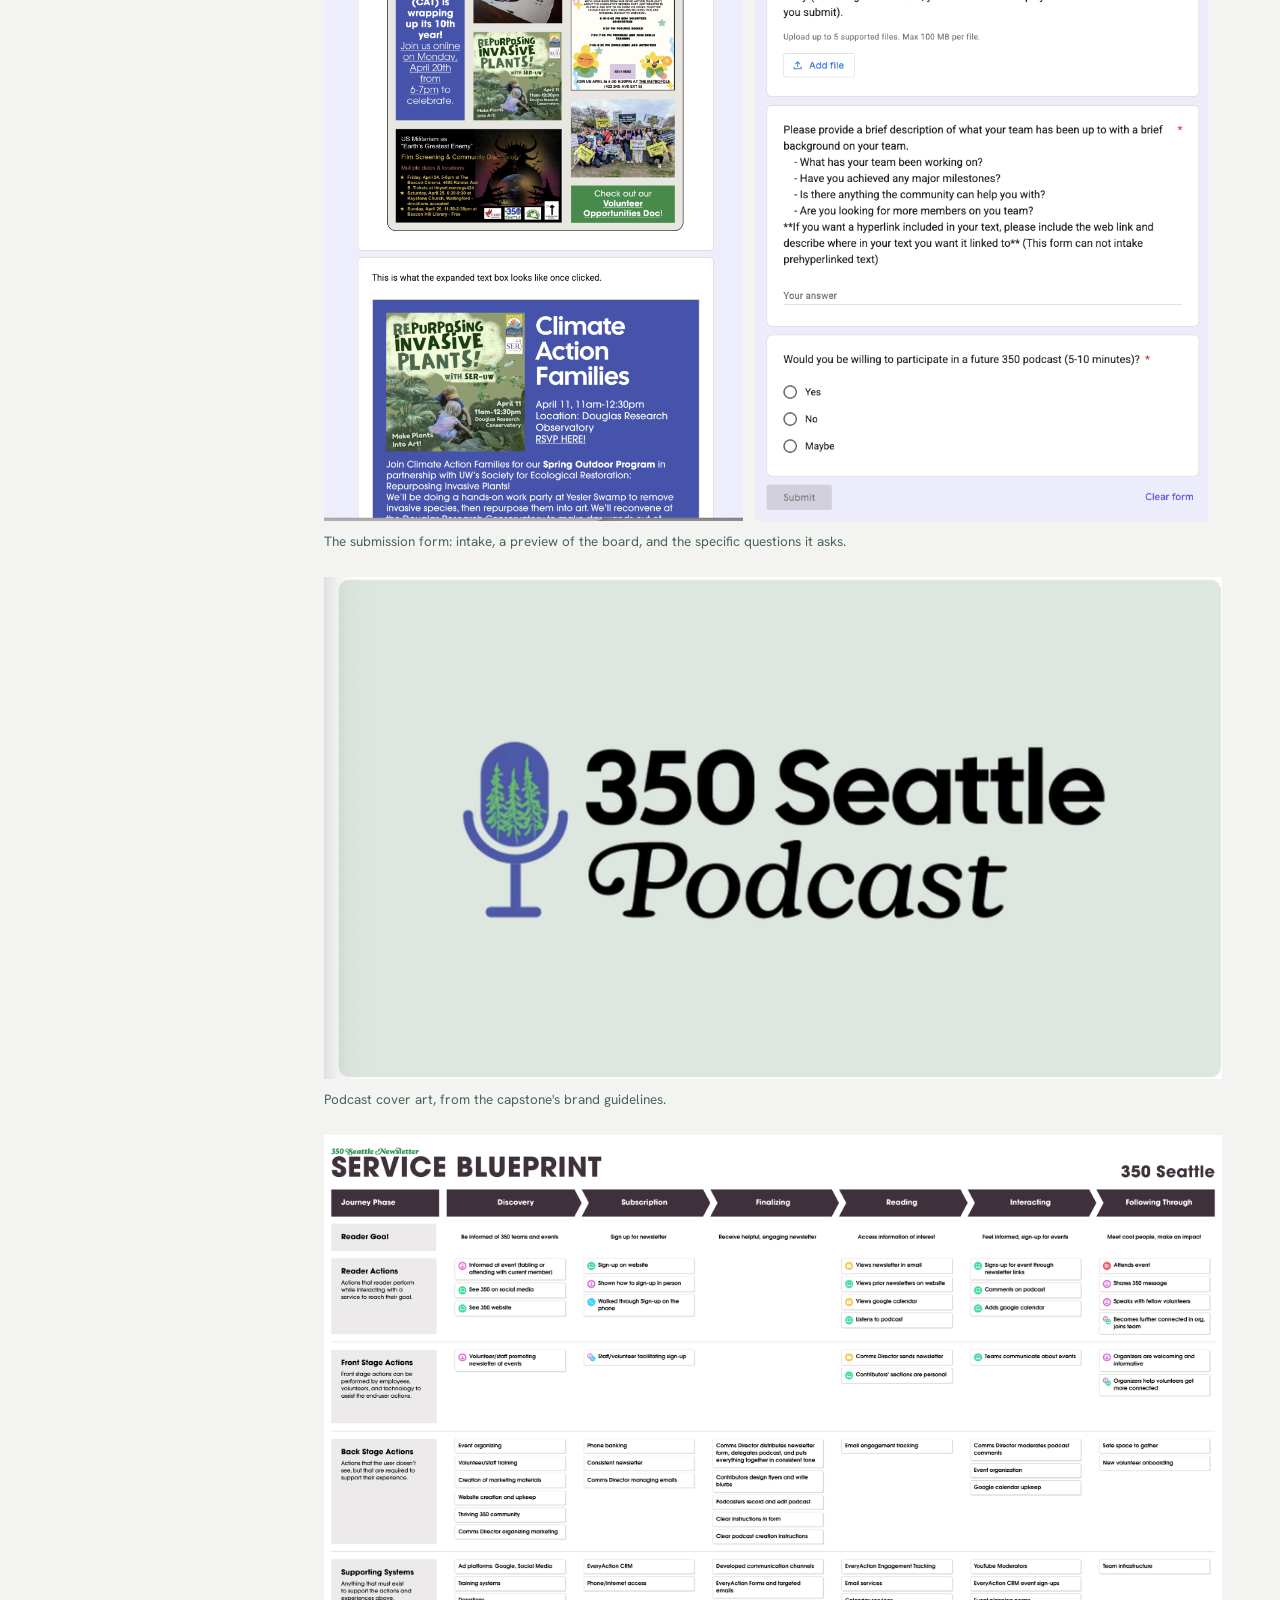
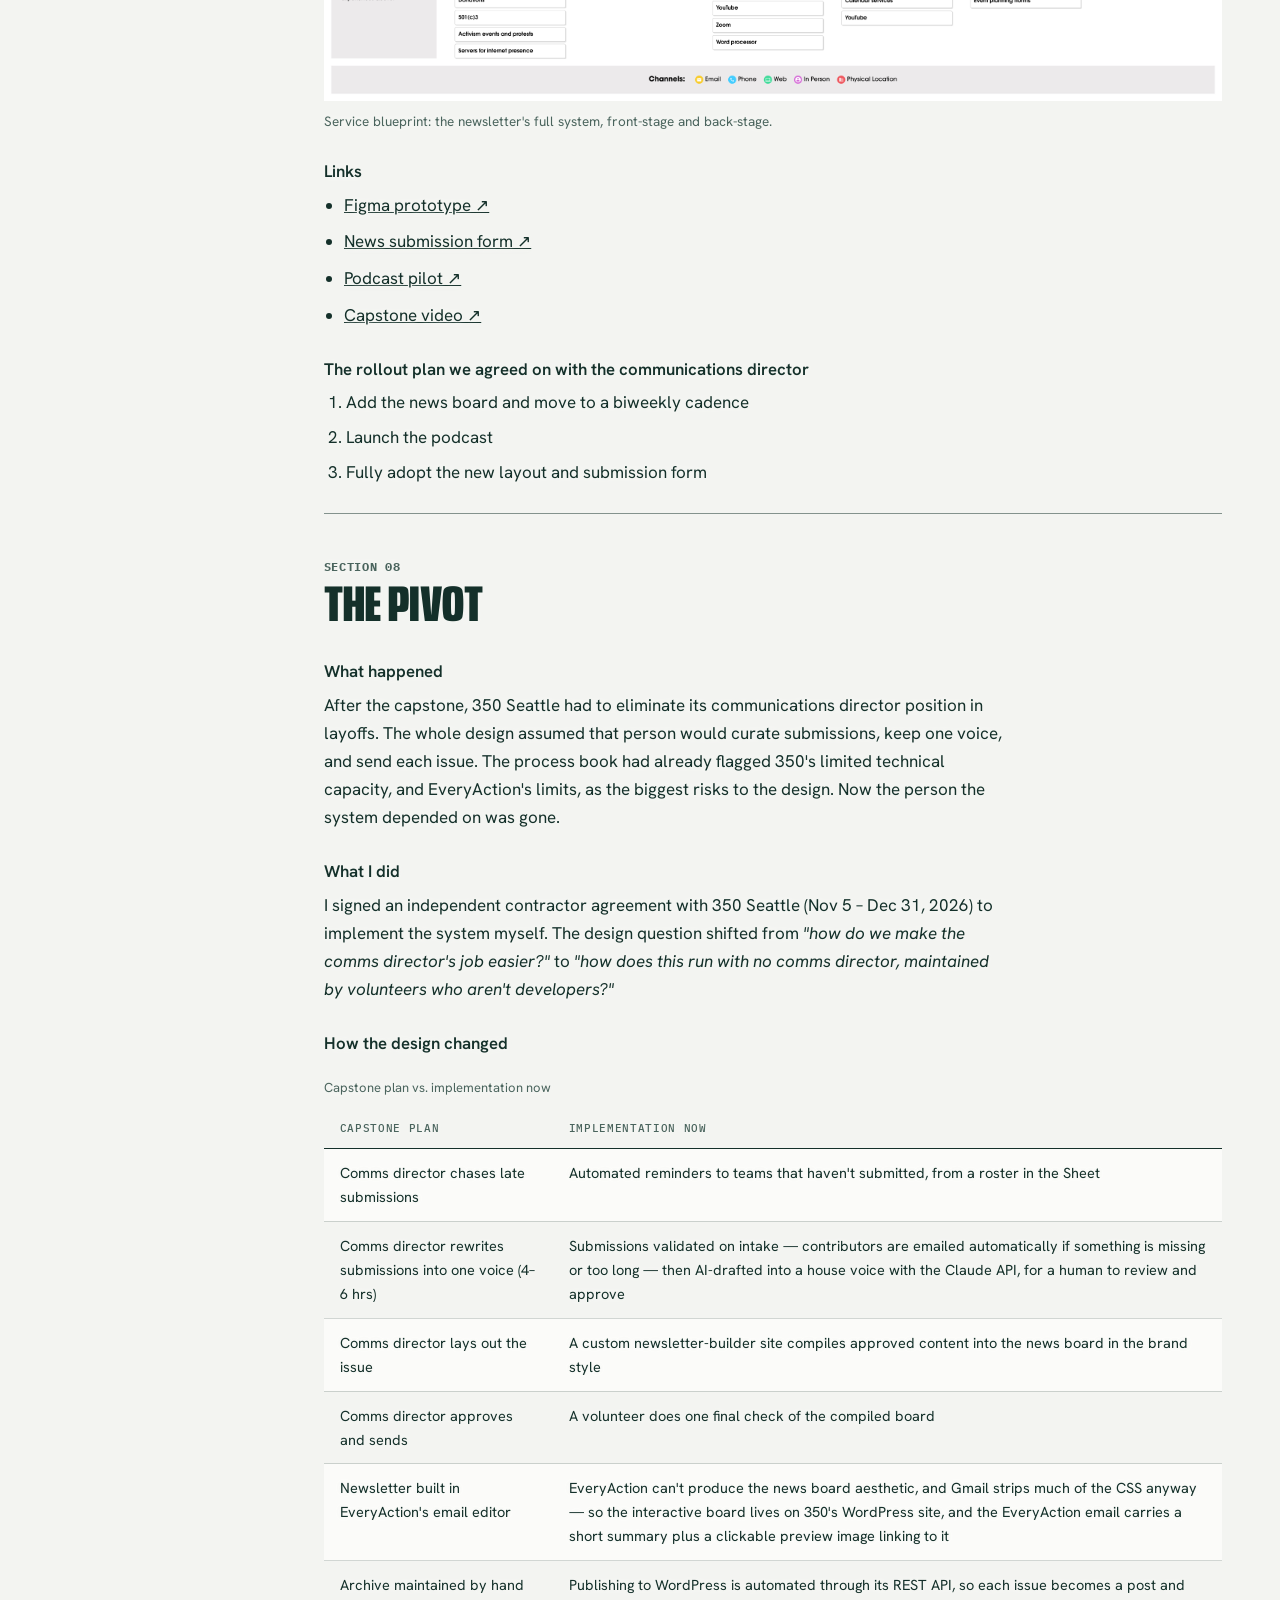
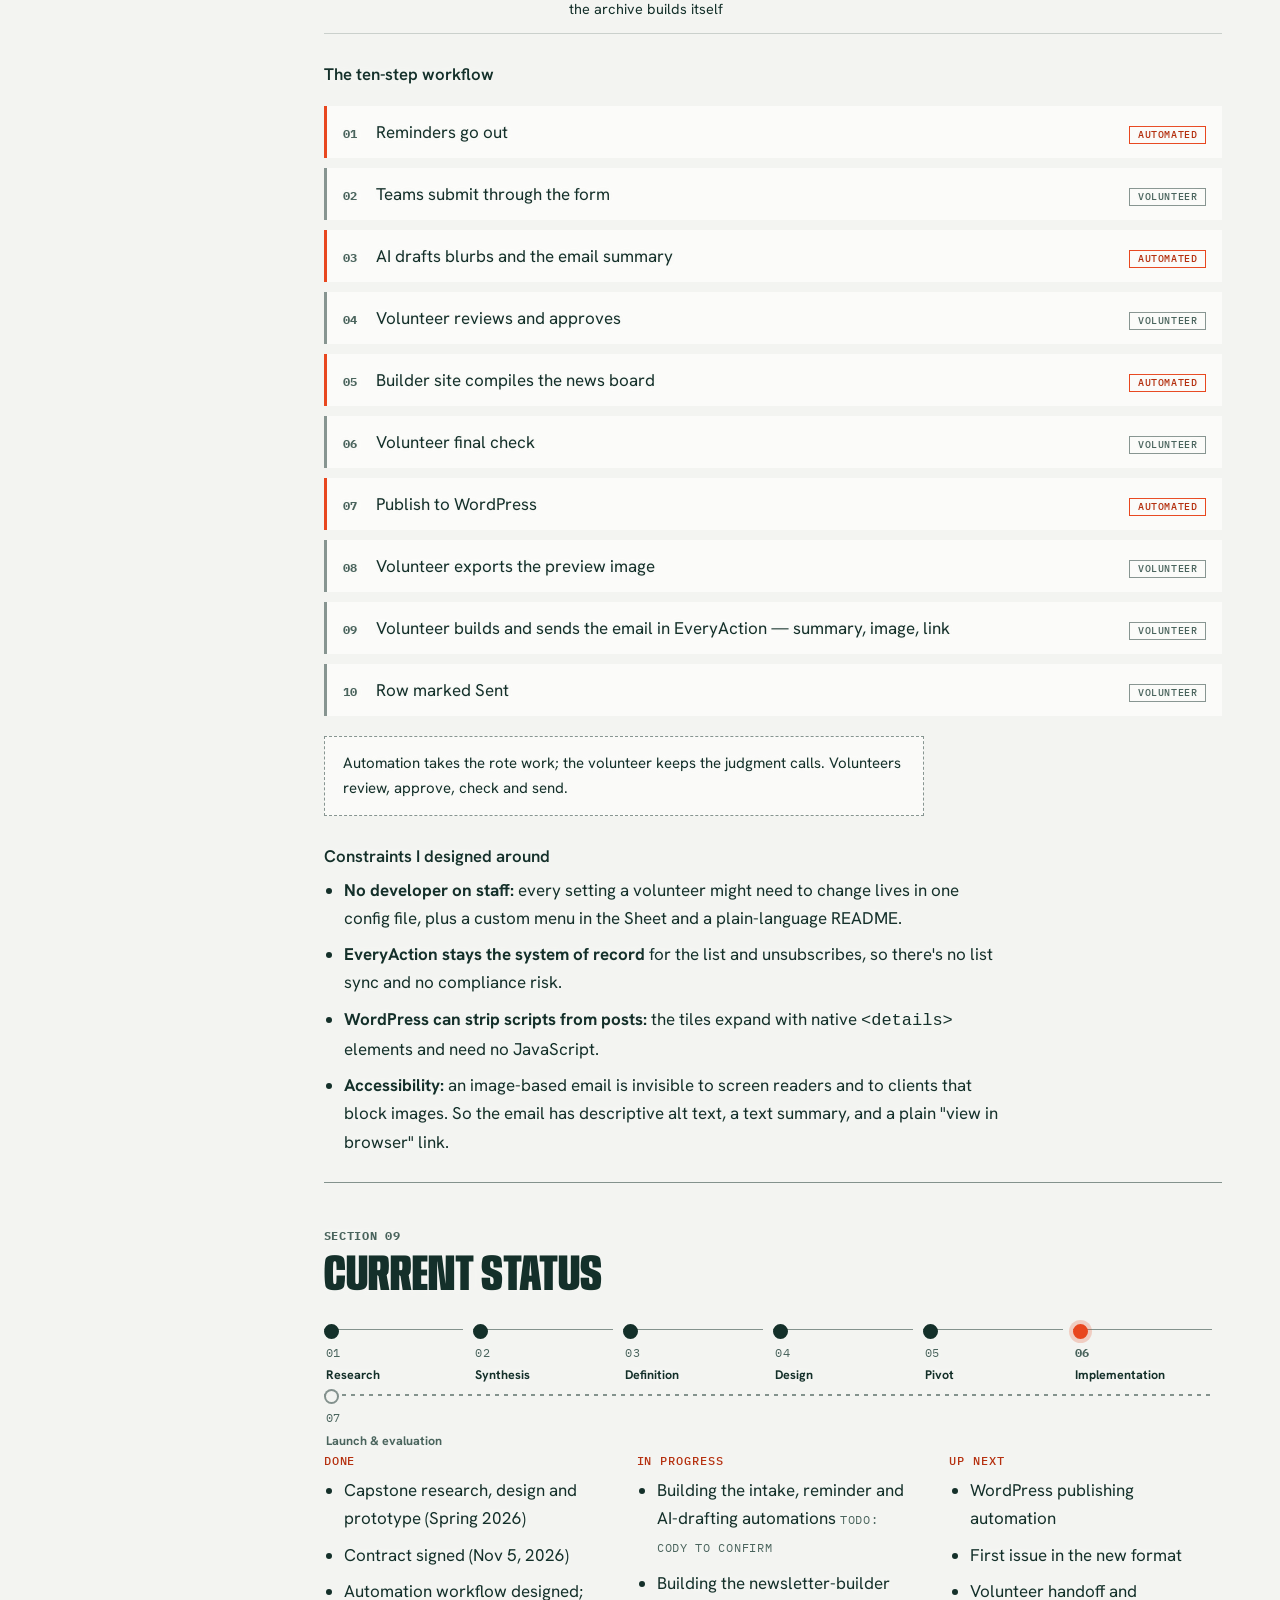
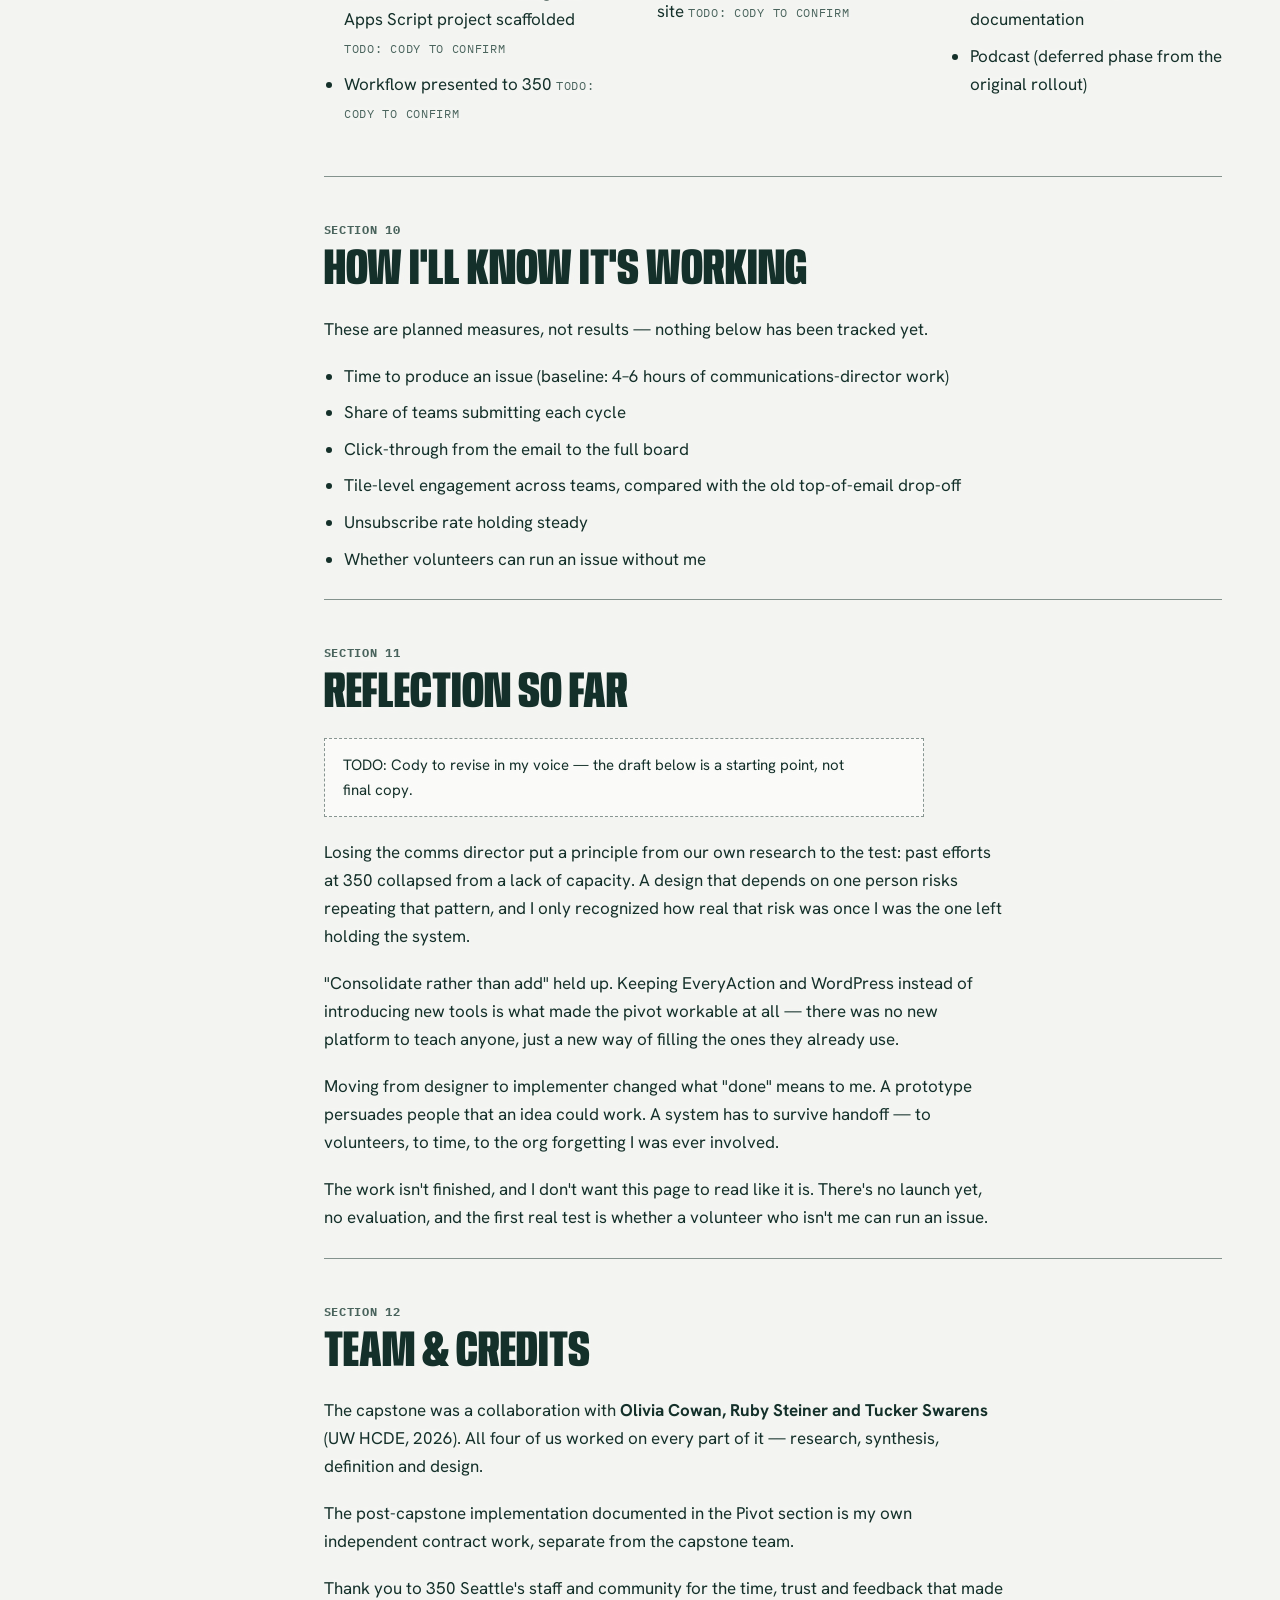
==== commit b9a536ac: "Show the full newsletter masthead in the 350 Seattle hero image Co-Authored-By: Claude Opus 5.5 <nor" ====
--- a/350-seattle-newsletter.html
+++ b/350-seattle-newsletter.html
@@ -27,7 +27,7 @@
     <div><dt>Methods</dt><dd>Field study, interviews, CSQ survey, in-vivo coding, affinity mapping, co-design, journey mapping, service blueprinting, prototyping</dd></div>
     <div><dt>Tools</dt><dd>Figma, Google Forms/Sheets, Google Apps Script, Claude API, WordPress, EveryAction CRM</dd></div>
   </dl>
-  <button type="button" class="frame cover" aria-label="Enlarge image" style="margin-top:28px"><img src="assets/350newsletter/hero-newsletter.png" width="1600" height="1137" alt="The 350 Seattle Newsletter prototype: masthead and the start of the interactive News Board tile grid"></button>
+  <button type="button" class="frame cover" aria-label="Enlarge image" style="margin-top:28px"><img src="assets/350newsletter/hero-newsletter.png" width="1600" height="1334" alt="The 350 Seattle Newsletter prototype: masthead and the start of the interactive News Board tile grid"></button>
 </section>
 <div class="layout g">
   <nav class="toc" aria-label="Contents"><h2>Contents</h2><ol>
@@ -270,7 +270,7 @@
 <footer class="g">
   <nav class="pager" aria-label="More work">
     <a href="index.html#work"><span class="mono">All projects</span><b>Timeline</b></a>
-    <a href="llm-reflection-drg.html"><span class="mono">Next case study · Research · 2026</span><b>Reflecting With Machines</b></a>
+    <a href="llm-reflection-drg.html"><span class="mono">Next case study · Research · 2026</span><b>LLM Scaffolded Reflection</b></a>
   </nav>
   <p class="mono">© 2026 Cody Trinkaus · <a href="mailto:ctrink@uw.edu">ctrink@uw.edu</a> · <a href="https://linkedin.com/in/codytrinkaus" target="_blank" rel="noopener">LinkedIn</a></p>
 </footer>
